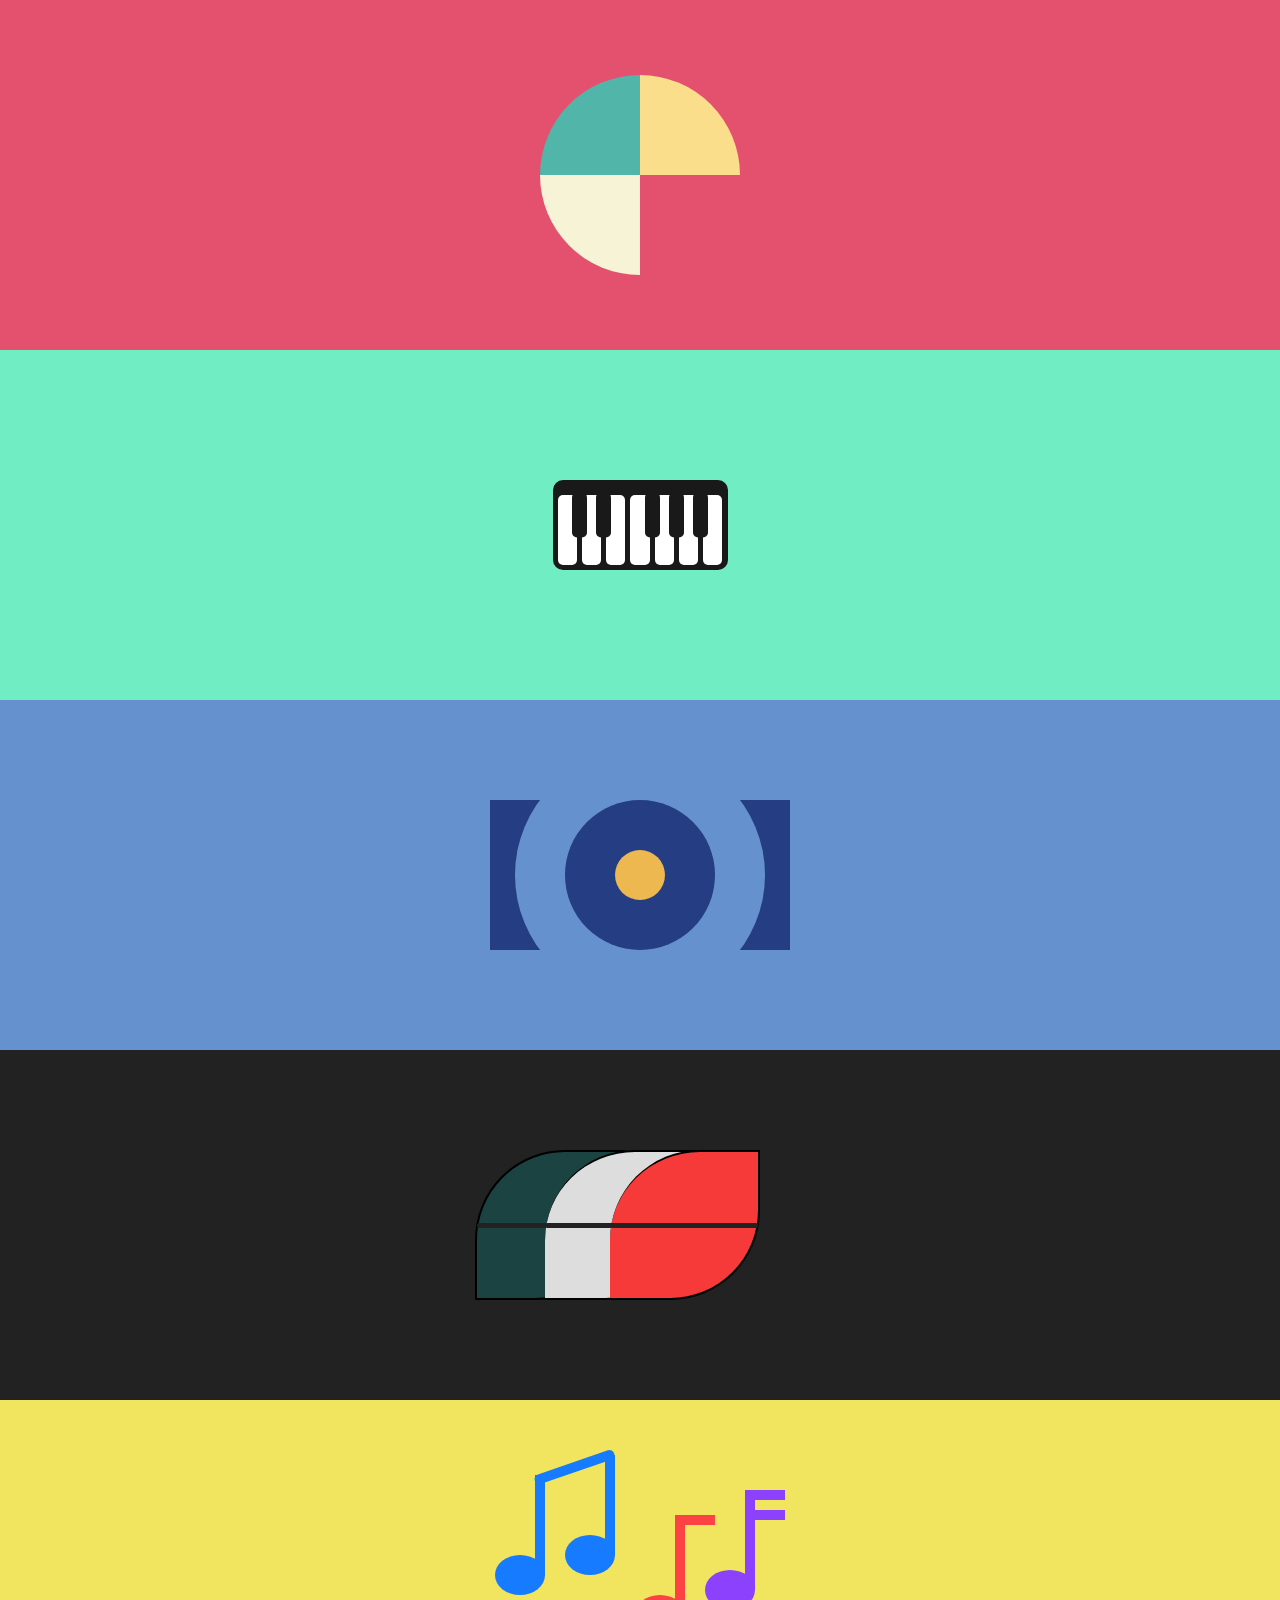
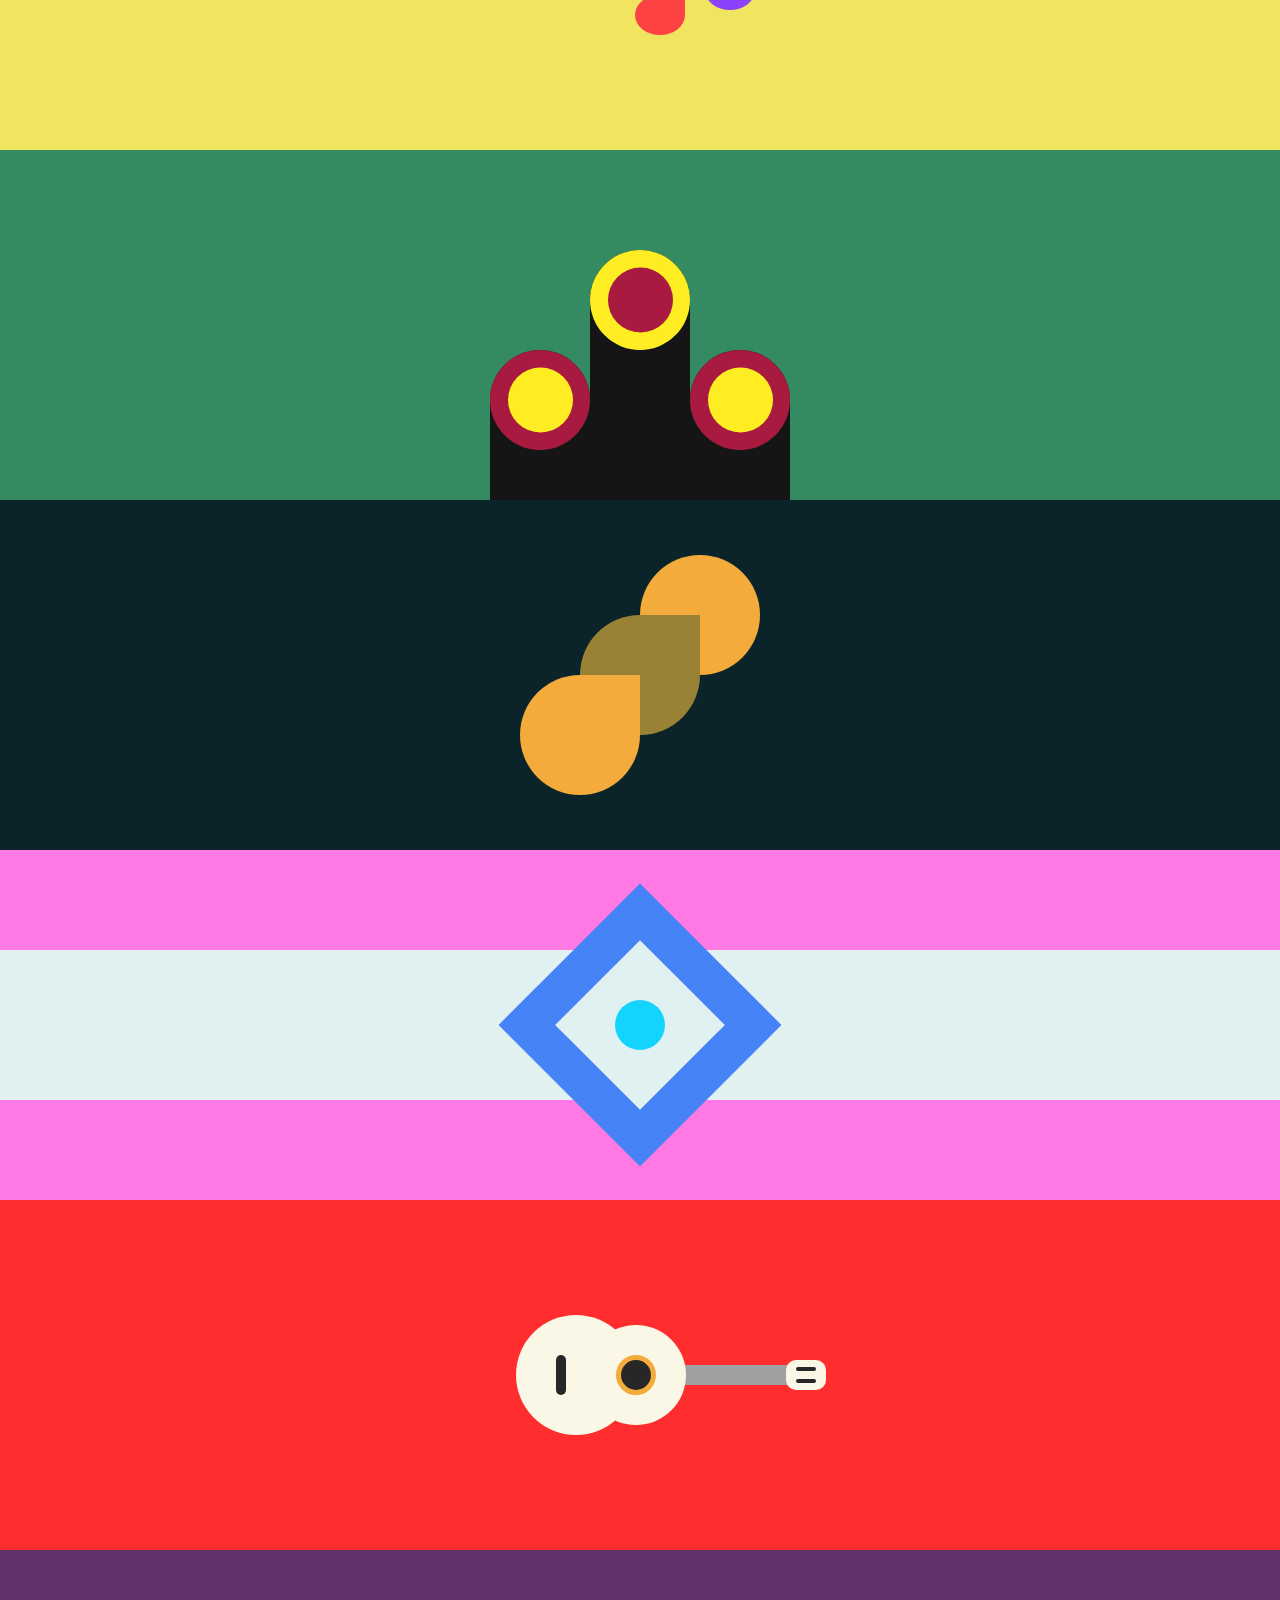
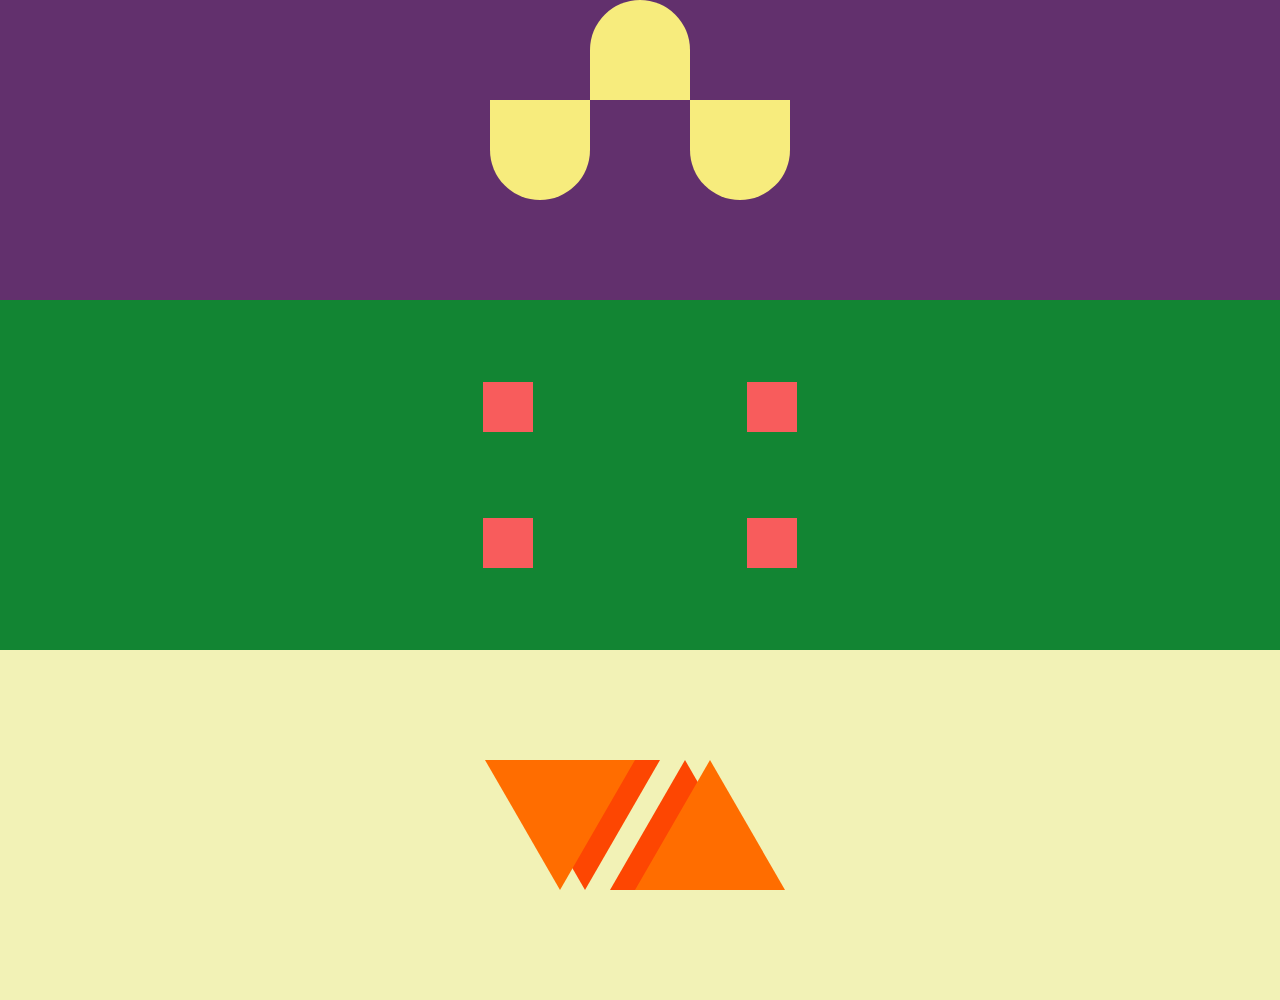
==== index.html @ 710fb30f "add favicon" ====
<!DOCTYPE html>
<html lang="en">
  <head>
    <meta charset="UTF-8" />
    <meta http-equiv="X-UA-Compatible" content="IE=edge" />
    <meta name="viewport" content="width=device-width, initial-scale=1.0" />
    <title>css shapes n drawings</title>
    <link rel="stylesheet" href="style.css" />
    <link rel="shortcut icon" href="./assets/favicon.ico" type="image/x-icon">
  </head>
  <body>
    <section class="pie wrapper">
      <div class="pieContainer">
        <div class="slices" id="tCircle"></div>
        <div class="slices" id="yCircle"></div>
        <div class="slices" id="wCircle"></div>
      </div>
    </section>
    <section class="piano">
      <div class="pianoCont">
        <div class="whiteKeys">
          <div class="w-keyC"></div>
          <div class="w-keyD"></div>
          <div class="w-keyE"></div>
          <div class="w-keyF"></div>
          <div class="w-keyG"></div>
          <div class="w-keyA"></div>
          <div class="w-keyB"></div>
        </div>
        <div class="blackKeys">
          <div class="b-keyC"></div>
          <div class="b-keyD"></div>
          <div class="t-key"></div>
          <div class="b-keyF"></div>
          <div class="b-keyG"></div>
          <div class="b-keyA"></div>
        </div>
      </div>
    </section>
    <section class="push wrapper">
      <div id="pushContainer">
        <div id="pushLight">
          <div id="pushDark">
            <div id="pushYellow"></div>
          </div>
        </div>
      </div>
    </section>
    <section class="leaf">
      <div class="leafContainer">
        <div class="leaves" id="leafOne">
            <div class="leafLine"></div>
        </div>
        <div class="leaves" id="leafTwo">
            <div class="leafLine"></div>
        </div>
        <div class="leaves" id="leafThree">
            <div class="leafLine"></div>
        </div>
      </div>
    </section>
    <section class="music">
      <div class="note musicA">
        <div class="musicUp"></div>
        <div class="musicSide musicLong"></div>
      </div>
      <div class="note musicB">
        <div class="musicUp"></div>
      </div>
      <div class="note musicC">
        <div class="musicUp"></div>
        <div class="musicSide"></div>
      </div>
      <div class="note musicD">
        <div class="musicUp"></div>
        <div class="musicSide"></div>
        <div class="musicSide musicDown"></div>
      </div>
    </section>
    <section class="ghosts">
      <div class="ghostContainer">
        <div id="ghostLow">
          <div id="gCircleO">
            <div id="gCircleI"></div>
          </div>
        </div>
        <div id="ghostHigh">
          <div id="hCircleO">
            <div id="hCircleI"></div>
          </div>
        </div>
        <div id="ghostLow">
          <div id="gCircleO">
            <div id="gCircleI"></div>
          </div>
        </div>
      </div>
    </section>
    <section class="rain wrapper">
      <div class="rainContainer">
        <div class="rainShape ly r rainFirst"></div>
        <div class="rainShape dy p rainMiddle"></div>
        <div class="rainShape ly p rainLast"></div>
      </div>
    </section>
    <section class="diamond">
      <div id="diamondCont">
        <div id="diamondBsq">
          <div id="diamondSsq">
            <div id="diamondCircle"></div>
          </div>
        </div>
      </div>
    </section>
    <section class="guitar">
      <div class="guitarCont"></div>
      <div class="guitarLeft guitarCircle">
        <div class="bridge"></div>
      </div>
      <div class="guitarRight guitarCircle">
        <div class="soundHole"></div>
      </div>
      <div class="neck">
        <div class="head">
          <div id="headLineOne"></div>
          <div id="headLineTwo"></div>
        </div>
      </div>
    </section>
    <section class="upDown wrapper">
      <div id="upDContainer">
        <div class="yel d"></div>
        <div class="yel"></div>
        <div class="yel d"></div>
      </div>
    </section>
    <section class="shapes wrapper">
      <div class="shapeContainer">
        <div id="square"></div>
        <div id="square"></div>
        <div id="square"></div>
        <div id="square"></div>
      </div>
    </section>
    <section class="triangles">
      <div class="triangle uT Tfront">
        <div class="triangle Tback"></div>
      </div>
      <div class="triangleD frontD">
        <div class="triangleD backD"></div>
      </div>
    </section>
  </body>
</html>
---- style.css ----
html {
  line-height: 1.15;
  -ms-text-size-adjust: 100%;
  -webkit-text-size-adjust: 100%;
}
body {
  margin: 0;
}
article,
aside,
footer,
header,
nav,
section {
  display: block;
}
h1 {
  font-size: 2em;
  margin: 0.67em 0;
}
figcaption,
figure,
main {
  display: block;
}
figure {
  margin: 1em 40px;
}
hr {
  box-sizing: content-box;
  height: 0;
  overflow: visible;
}
pre {
  font-family: monospace, monospace;
  font-size: 1em;
}
a {
  background-color: transparent;
  -webkit-text-decoration-skip: objects;
}
abbr[title] {
  border-bottom: none;
  text-decoration: underline;
  text-decoration: underline dotted;
}
b,
strong {
  font-weight: inherit;
}
b,
strong {
  font-weight: bolder;
}
code,
kbd,
samp {
  font-family: monospace, monospace;
  font-size: 1em;
}
dfn {
  font-style: italic;
}
mark {
  background-color: #ff0;
  color: #000;
}
small {
  font-size: 80%;
}
sub,
sup {
  font-size: 75%;
  line-height: 0;
  position: relative;
  vertical-align: baseline;
}
sub {
  bottom: -0.25em;
}
sup {
  top: -0.5em;
}
audio,
video {
  display: inline-block;
}
audio:not([controls]) {
  display: none;
  height: 0;
}
img {
  border-style: none;
}
svg:not(:root) {
  overflow: hidden;
}
button,
input,
optgroup,
select,
textarea {
  font-family: sans-serif;
  font-size: 100%;
  line-height: 1.15;
  margin: 0;
}
button,
input {
  overflow: visible;
}
button,
select {
  text-transform: none;
}
button,
html [type="button"],
[type="reset"],
button::-moz-focus-inner,
[type="button"]::-moz-focus-inner,
[type="reset"]::-moz-focus-inner,
[type="submit"]::-moz-focus-inner {
  border-style: none;
  padding: 0;
}
button:-moz-focusring,
[type="button"]:-moz-focusring,
[type="reset"]:-moz-focusring,
[type="submit"]:-moz-focusring {
  outline: 1px dotted ButtonText;
}
fieldset {
  padding: 0.35em 0.75em 0.625em;
}
legend {
  box-sizing: border-box;
  color: inherit;
  display: table;
  max-width: 100%;
  padding: 0;
  white-space: normal;
}
progress {
  display: inline-block;
  vertical-align: baseline;
}
textarea {
  overflow: auto;
}
[type="checkbox"],
[type="radio"] {
  box-sizing: border-box;
  padding: 0;
}
[type="number"]::-webkit-inner-spin-button,
[type="number"]::-webkit-outer-spin-button {
  height: auto;
}
[type="search"] {
  outline-offset: -2px;
}
[type="search"]::-webkit-search-cancel-button ::-webkit-file-upload-button {
  font: inherit;
}
details,
menu {
  display: block;
}
summary {
  display: list-item;
}
canvas {
  display: inline-block;
}
template {
  display: none;
}
[hidden] {
  display: none;
}

html {
  box-sizing: border-box;
}

*,
*:before,
*:after {
  box-sizing: inherit;
}

.sr-only {
  position: absolute;
  width: 1px;
  height: 1px;
  margin: -1px;
  border: 0;
  padding: 0;
  white-space: nowrap;
  clip-path: inset(100%);
  clip: rect(0 0 0 0);
  overflow: hidden;
}

section {
  height: 350px;
  width: 100%;
}
.shapes {
  background: #128533;
  display: flex;
  align-items: center;
}
.shapeContainer {
  display: flex;
  justify-content: space-between;
  flex-wrap: wrap;
  width: 400px;
  margin: 0 auto;
}
.push {
  background: #6592cf;
  display: flex;
  align-items: center;
}
#square {
  width: 50px;
  height: 50px;
  background: #f85c5c;
  margin: 43px;
}
#pushContainer {
  width: 300px;
  height: 150px;
  background: #243d83;
  display: flex;
  align-items: center;
  justify-content: center;
  margin: auto;
}

#pushLight {
  width: 250px;
  height: 250px;
  border-radius: 150px;
  background: #6592cf;
  display: flex;
  align-items: center;
  justify-content: center;
}

#pushDark {
  background: #243d83;
  width: 150px;
  height: 150px;
  border-radius: 100px;
  display: flex;
  animation: 3s alternate 1s linear infinite scale;
}

#pushYellow {
  width: 50px;
  height: 50px;
  background: #eeb850;
  border-radius: 50px;
  margin: auto;
  align-self: center;
  animation: alternate 2s linear infinite scale;
}
.upDown {
  background: #62306d;
  display: flex;
  justify-content: center;
}
#upDContainer {
  display: flex;
  margin: 50px 0;
}

.yel {
  width: 100px;
  height: 100px;
  background: #f7ec7d;
  border-radius: 50px 50px 0 0;
}

.d {
  transform: rotate(180deg) translateY(-100px);
}
.rain {
  background: #0b2429;
  display: flex;
  align-items: center;
}
.rainContainer {
  display: flex;
  flex-direction: row-reverse;
  margin: 0 auto;
}
.rainShape {
  height: 120px;
  width: 120px;
}
.ly {
  background: #f3ac3c;
}

.dy {
  background: #998235;
}

.p {
  border-radius: 100px 0px 100px 100px;
}
.r {
  border-radius: 150px;
}
.rainFirst {
  transform: translate(-60px, -60px);
  z-index: 0;
}

.rainMiddle {
  z-index: 1;
}

.rainLast {
  transform: translate(60px, 60px);
  z-index: 2;
}
.pie {
  background: #e3516e;
  display: flex;
  justify-content: center;
  align-items: center;
}
.pieContainer {
  display: flex;
  flex-wrap: wrap;
  width: 200px;
  animation: 7s linear infinite spin;
}
.slices {
  width: 100px;
  height: 100px;
}
#tCircle {
  background: #51b5a9;
  border-radius: 100px 0 0 0;
}

#yCircle {
  background: #fade8b;
  border-radius: 0 100px 0 0;
}

#wCircle {
  background: #f7f3d7;
  border-radius: 0 0 0 100px;
}
.leaf {
  background: #222222;
  display: flex;
  align-items: center;
}
.leaves {
  width: 150px;
  height: 150px;
  border-radius: 90px 0;
  display: flex;
  align-items: center;
}
.leafContainer {
  display: flex;
  margin: 0 auto;
}
.leafLine {
    background: #222222;
    width: 100%;
    height: 5px;
    border-radius: 50px;
}
#leafOne {
  background: #1a4341;
  transform: translate(60px);
  animation: 2s alternate linear infinite slideL; 
  border: 2px solid #000;
}
#leafTwo {
  background: #dddddd;
  transform: translate(-20px);
  border-top: 2px solid #000;
  border-bottom: 2px solid #000;
}

#leafThree {
  background: #f63a3a;
  transform: translate(-105px);
  animation: 2s alternate 1s linear infinite slideR;
  border-top: 2px solid #000;
  border-right: 2.5px solid #000;
  border-bottom: 2.5px solid #000;
}
.diamond {
  background: #ff7ae4;
  display: flex;
  align-items: center;
  justify-content: center;
}
#diamondCont {
  background: #e1f0f1;
  width: 100vw;
  height: 150px;
  display: flex;
  justify-content: center;
  align-items: center;
}

#diamondBsq {
  background: #4583f6;
  width: 200px;
  height: 200px;
  display: flex;
  justify-content: center;
  align-items: center;
  transform: rotate(45deg);
  animation: 4s ease-in-out infinite bSq;
}

#diamondSsq {
  background: #e1f0f1;
  width: 120px;
  height: 120px;
  display: flex;
  justify-content: center;
  align-items: center;
  animation: 4s ease-out infinite sSq;
}

#diamondCircle {
  background: #13d4ff;
  width: 50px;
  height: 50px;
  border-radius: 100px;
  animation: 4s linear infinite blueDot;
}
.ghosts {
  background: #348b61;
  display: flex;
  align-items: flex-end;
  justify-content: center;
}

.ghostContainer {
  display: flex;
  justify-content: space-around;
  align-items: baseline;
}

#ghostLow {
  height: 150px;
  width: 100px;
  background: #161515;
  border-radius: 100px 100px 0 0;
  animation: 9.5s ease-in-out infinite ghostLow;
}

#ghostLow:last-of-type {
    animation: 6.5s ease-out 1.5s infinite ghostLow;
}

#ghostHigh {
  height: 250px;
  width: 100px;
  background: #161515;
  border-radius: 100px 100px 0 0;
  animation: 10s ease-in-out infinite ghostHigh;
}

#gCircleO {
  background: #a81a40;
  width: 100px;
  height: 100px;
  border-radius: 100px;
  animation: 4.5s ease-in-out 1s alternate infinite ghostScaleL;
}

#gCircleO:last-of-type {
    animation: 3.5s ease-in-out alternate infinite ghostScaleL;
}

#gCircleI {
  background: #ffed24;
  width: 65px;
  height: 65px;
  border-radius: 75px;
  margin: 0 auto;
  transform: translateY(17.5px);
}

#hCircleO {
  background: #ffed24;
  width: 100px;
  height: 100px;
  border-radius: 100px;
  animation: 3.5s ease-in-out alternate infinite ghostScaleH;
}

#hCircleI {
  background: #a81a40;
  width: 65px;
  height: 65px;
  border-radius: 75px;
  margin: 0 auto;
  transform: translateY(17.5px);
}

.music {
  background: #f1e55f;
  display: flex;
  gap: 20px;
  justify-content: center;
  align-items: center;
}
.note {
  width: 50px;
  height: 40px;
  background: #167bff;
  border-radius: 50%;
  position: relative;
}

.note:last-of-type {
  background: #8c42fc;
}

.musicA {
  margin-left: -30px;
  animation: 2s alternate infinite upDown;
}

.musicB {
  top: -20px;
  animation: 2s alternate infinite upDown;
}

.musicC {
  background: #fc4242;
  top: 40px;
  animation: 2s ease-in-out alternate 3s infinite upDown;
}

.musicD {
  top: 15px;
  animation: 2s ease-in alternate 1.5s infinite upDown;
}

.musicUp {
  position: absolute;
  width: 10px;
  height: 100px;
  background: inherit;
  bottom: 50%;
  right: 0;
}

.musicSide {
  background: inherit;
  position: absolute;
  top: -80px;
  right: -60%;
  height: 10px;
  width: 40px;
}

.musicLong {
  width: 83.5px;
  right: -143%;
  top: -93px;
  transform: rotate(161deg);
  border-radius: 20px;
}

.musicDown {
  top: -60px;
}

.guitar {
  background: #ff2d2d;
  display: flex;
  align-items: center;
  justify-content: center;
}

.guitarCont {
  display: flex;
  align-items: center;
}

.guitarCircle {
  background: #fbf7e7;
  aspect-ratio: 1;
  border-radius: 50%;
}

.guitarLeft {
  width: 120px;
  margin-left: 37px;
  position: relative;
}

.guitarLeft > * {
  width: 10px;
  border-radius: 100vw;
  height: 33%;
  background: #272727;
  position: absolute;
  top: 40px;
  left: 40px;
}

.guitarRight {
  width: 100px;
  margin-left: -50px;
  z-index: 1;
  display: grid;
  place-items: center;
}

.guitarRight > * {
  background: #272727;
  width: 40px;
  border-radius: 50%;
  aspect-ratio: 1;
  border: 5px solid #f3ac3c;
}

.neck {
  background: #a0a0a0;
  height: 20px;
  width: 120px;
  margin-left: -5px;
  position: relative;
}

.head {
  height: 30px;
  width: 40px;
  background: #fbf7e7;
  position: absolute;
  right: -25px;
  top: -5px;
  border-radius: 10px;
  display: flex;
  flex-direction: column;
  justify-content: space-evenly;
  align-items: center;
}

.head > * {
  background: #272727;
  width: 50%;
  height: 4px;
  border-radius: 50vw;
}

.piano {
  background: #71edc4;
  display: flex;
  align-items: center;
  justify-content: center;
}

.pianoCont {
  width: 175px;
  height: 90px;
  background: #191919;
  border-radius: 10px;
  padding: 5px;
  position: relative;
}

.whiteKeys {
  display: flex;
  height: 100%;
  gap: 5px;
}

.whiteKeys > * {
  background: #ffffff;
  border-radius: 5px;
  height: 70px;
  width: 100px;
  flex: 1;
  margin-top: auto;
}

.w-keyC {
    animation: 2.5s linear  infinite playing  
}

.w-keyD {
    animation: 2.5s linear 0.2s infinite playing
}

.w-keyE {
    animation: 2.5s linear 0.4s infinite playing
}

.w-keyF {
    animation: 2.5s linear 0.5s infinite playing
}

.w-keyG {
    animation: 2.5s linear 0.7s infinite playing
}

.w-keyA {
    animation: 2.5s linear 0.9s infinite playing
}

.w-keyB {
    animation: 2.5s linear 1.1s infinite playing
}

.b-keyC {
    animation: 2.5s linear 0.1s infinite playingB
}

.b-keyD {
    animation: 2.5s linear 0.3s infinite playingB
}

.b-keyF {
    animation: 2.5s linear 0.6s infinite playingB
}

.b-keyG {
    animation: 2.5s linear 0.8s infinite playingB
}

.b-keyA {
    animation: 2.5s linear 1s infinite playingB
}


.blackKeys {
  display: flex;
  position: absolute;
  inset: 0 10px;
  height: 100%;
  justify-content: space-evenly;
}

.blackKeys > * {
  background: #191919;
  width: 15px;
  height: 45px;
  transform: translateY(12.5px);
  border-radius: 5px;
}

.t-key {
  background: transparent;
}

/* this code be ugly lol */
.triangles {
  display: flex;
  align-items: center;
  justify-content: center;
  background: #f2f2b6;
}

.triangle {
  width: 0px;
  height: 0px;
  border-left: 75px solid transparent;
  border-right: 75px solid transparent;
  border-bottom: 130px solid #fd4602;
}
.uT {
  transform: rotate(180deg);
}
.Tfront {
  position: relative;
  left: 20px;
}
.Tback {
  position: absolute;
  left: -50px;
  border-bottom: 130px solid #ff6d00;
}
.triangleD {
  width: 0px;
  height: 0px;
  border-left: 75px solid transparent;
  border-right: 75px solid transparent;
  border-bottom: 130px solid #fd4602;
}
.frontD {
  z-index: 1;
  position: relative;
  right: 30px;
}
.backD {
  position: absolute;
  right: -100px;
  border-bottom: 130px solid #ff6d00;
}

/* animations */

@keyframes spin {
  from {
    transform: rotate(0deg);
  }
  to {
    transform: rotate(360deg);
  }
}

@keyframes scale {
  from {
    transform: scale(1);
  }
  to {
    transform: scale(1.5);
  }
}

@keyframes slideL {
    from {
        transform: translateX(60px)
    }
    to {
        transform: translateX(50px)
    }
}

@keyframes slideR {
    from {
        transform: translateX(-105px);
    }
    to {
        transform: translateX(-115px);
    }
}

@keyframes upDown {
    0% {
        transform: translateY(0px)
    }
    20% {
        transform: translateY(-8px)
    }
    60% {
        transform: translateY(8px)
    }
    90% {
        transform: translateY(-2.5px)
    }
}

@keyframes playing {
    0% {
        background: #ffffff;
        transform: translateY(0px);
    }
    4% {
        background: #ffed24;
        transform: translateY(2px);
    }
    6% {
        background: #ffffff;
        transform: translateY(0px);
    }
}

@keyframes playingB {
    0% {
        background: #191919;
        transform: translateY(12.5px);
    }
    4% {
        background: #fd4602;
        transform: translateY(14.5px);
    }
    6% {
        background: #191919;
        transform: translateY(12.5px);
    }
}

@keyframes ghostLow {
    0% {
        height: 150px;
    }
    35% {
        height: 185px;
    }
    65% {
        height: 145px;
    }
    80% {
        height: 160px;
    }
}

@keyframes ghostHigh {
    0% {
        height: 250px;
    }
    35% {
        height: 265px;
    }
    60% {
        height: 240px;
    }
    85% {
        height: 260px;
    }
}

@keyframes ghostScaleL {
    from {
        transform: scale(1);
        background: #a81a40;
    }
    to {
        transform: scale(1.10);
        background: #71011f;
    }
}

@keyframes ghostScaleH {
    from {
        transform: scale(1);
        background: #ffed24;
    }
    to {
        transform: scale(1.15);
        background: #ed9f0e;
    }
}

@keyframes blueDot {
    0% {
        transform: scale(1);
    }
    75% {
        transform: scale(1.75);
    }
    80% {
        transform: scale(0)
    }
}

@keyframes bSq {
    0% {
        transform: translateY(0px) rotate(45deg);
    }
    20% {
        transform: translateY(-8px) rotate(45deg);
    }
    60% {
        transform: translateY(8px) rotate(55deg);
    }
    85% {
        transform: translateY(0px) rotate(0deg);
    }
}

@keyframes sSq {
    0% {
        background: #e1f0f1;
        transform: scale(1);
        border: 0px solid #e1f0f1;
        border-radius: 0px;
    }
    90% {
        background: #101010;
        transform: scale(1.1);
        border: 5px solid #e1f0f1;
        border-radius: 10px
    }
    100% {
        background: #e1f0f1;
        transform: scale(1);
        border: 0px solid #e1f0f1;
        border-radius: 0px;
    }
}
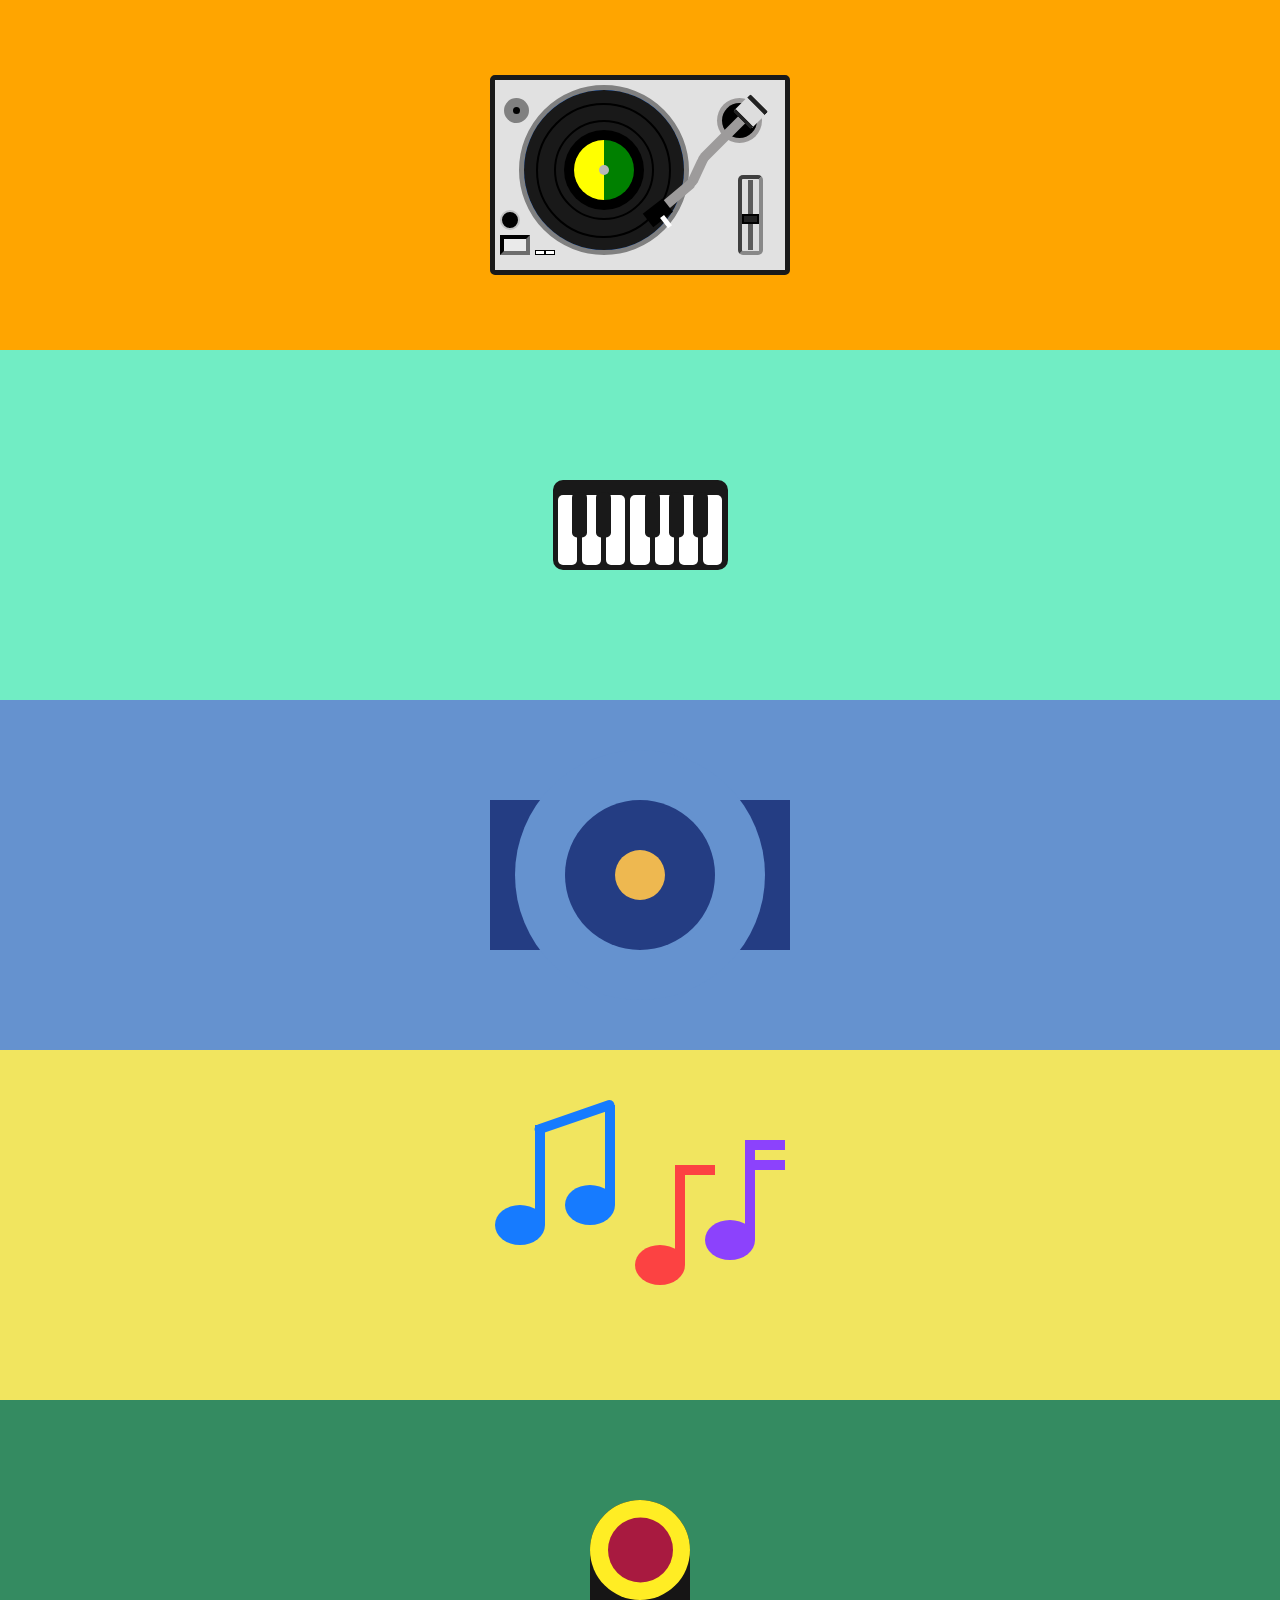
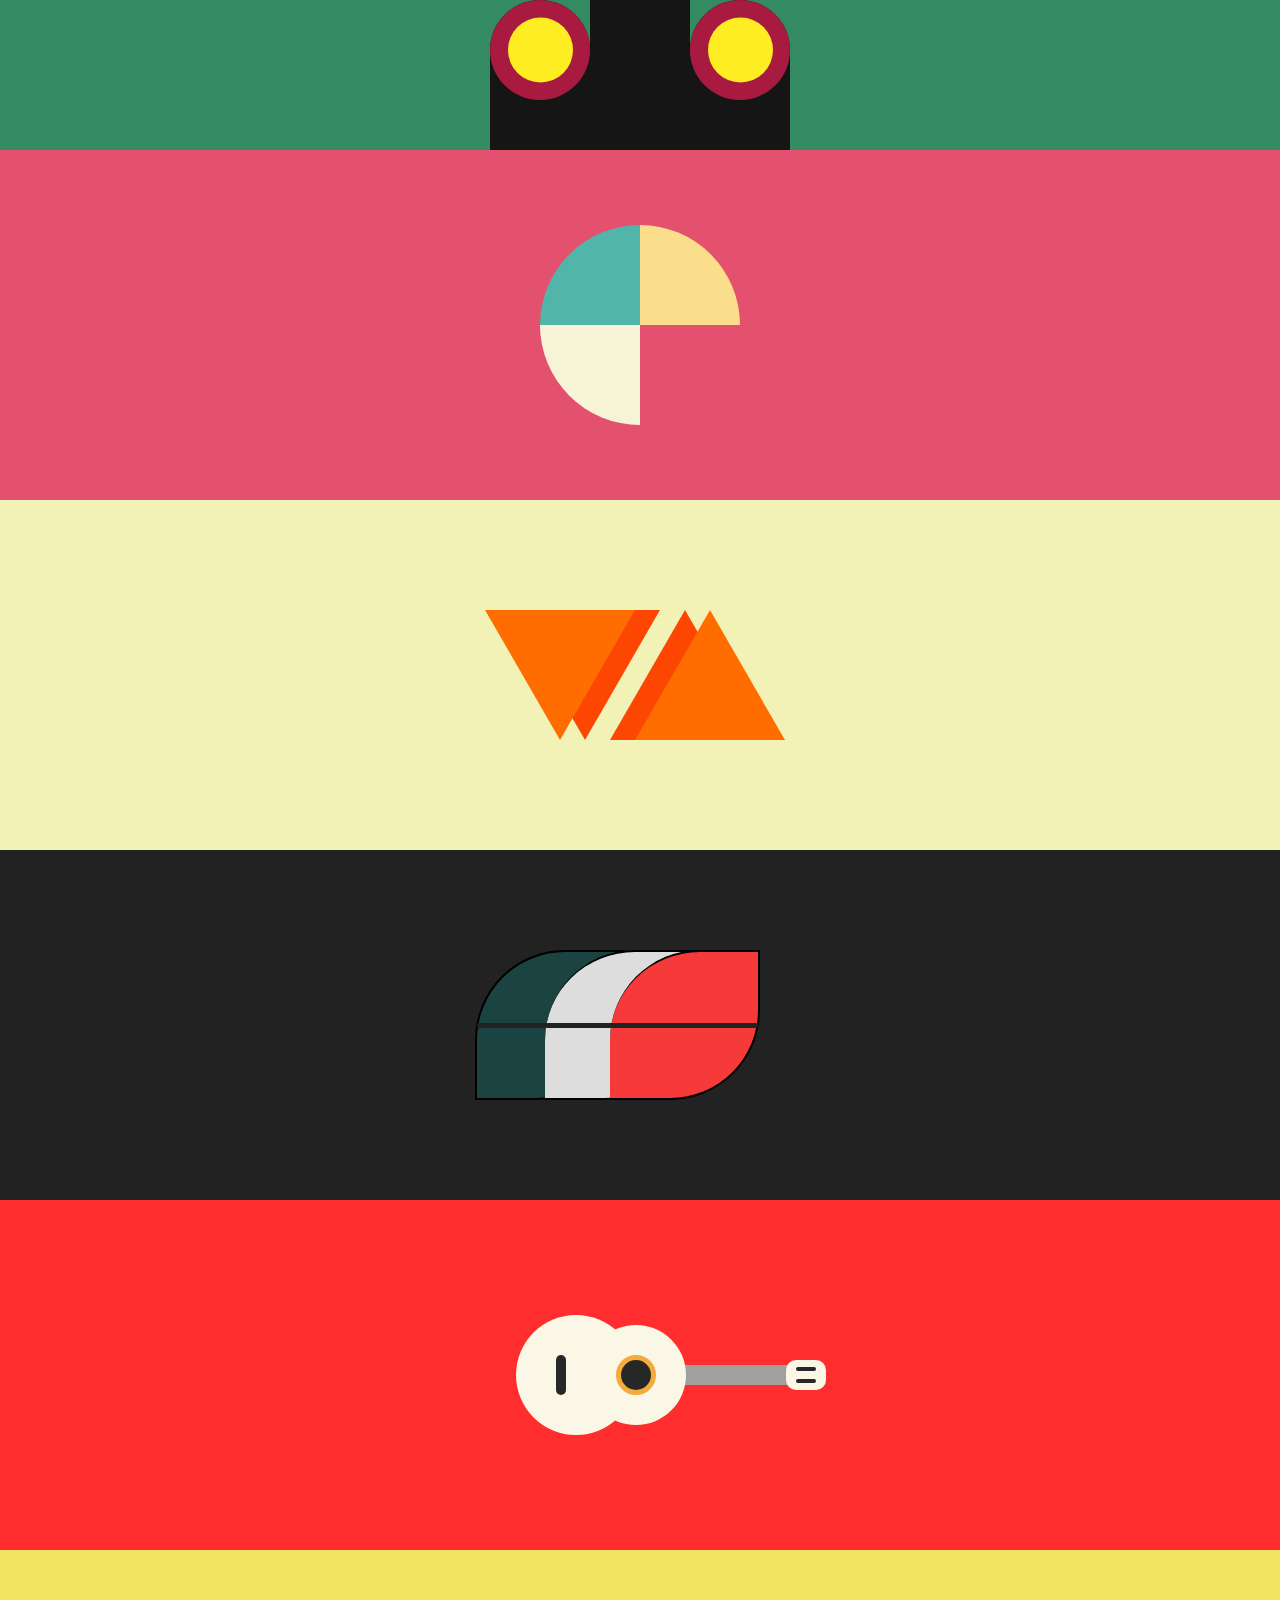
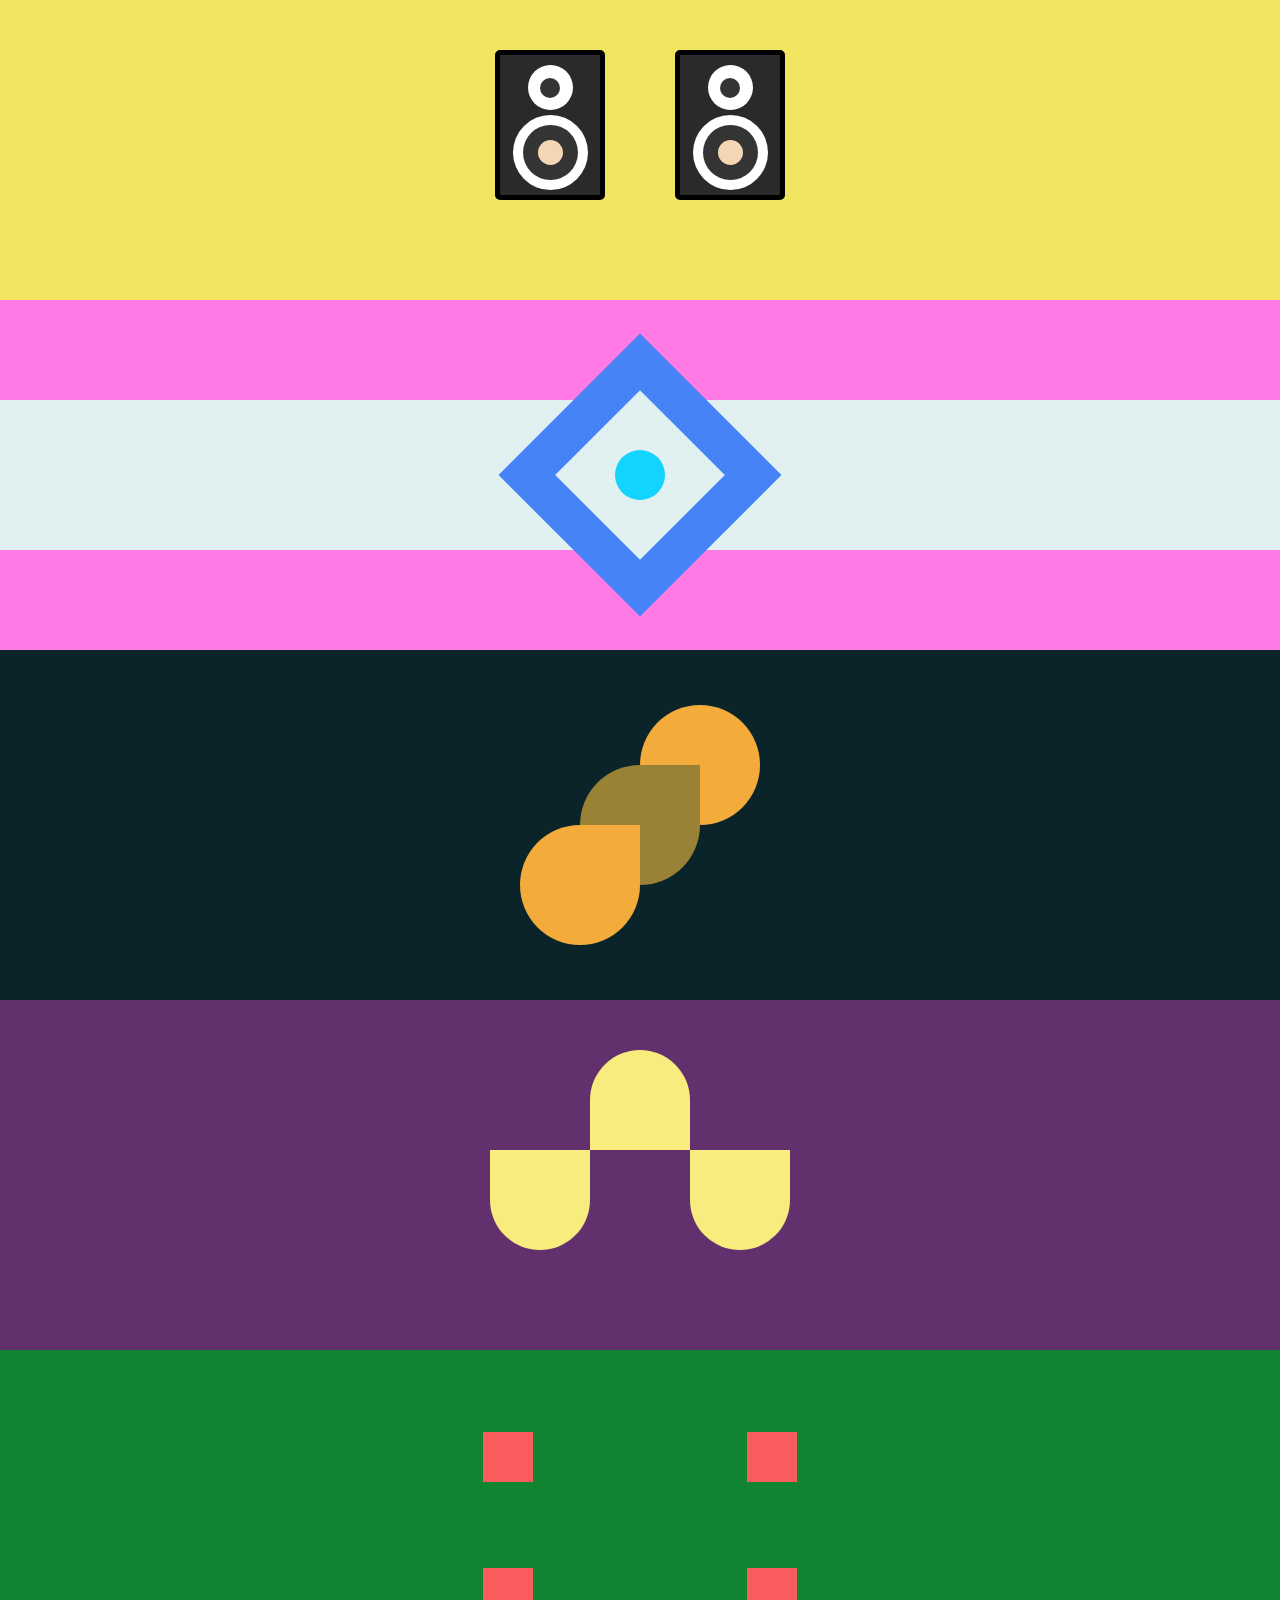
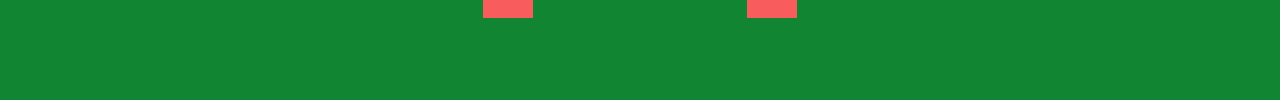
==== commit 7cacbb2b: "turntable and speakers -- rearranged order" ====
--- a/index.html
+++ b/index.html
@@ -9,13 +9,53 @@
     <link rel="shortcut icon" href="./assets/favicon.ico" type="image/x-icon">
   </head>
   <body>
-    <section class="pie wrapper">
-      <div class="pieContainer">
-        <div class="slices" id="tCircle"></div>
-        <div class="slices" id="yCircle"></div>
-        <div class="slices" id="wCircle"></div>
-      </div>
-    </section>
+  <section class="turntable">
+    <div class="plinth">
+      <div class="start"></div>
+      <div class="strobe"></div>
+      <div class="adapter">
+        <div class="innerAdapter"></div>
+      </div>
+      <div class="speedButton">
+        <div class="thirtyThree"></div>
+        <div class="fortyFour"></div>
+      </div>
+      <div class="platterContainer">
+        <div class="platter">
+          <div class="record">
+            <div class="grooveLine">
+              <div class="grooveInner">
+                <div class="innerGroove"></div>
+              </div>
+            </div>
+            <div class="label">
+              <div class="labelL"></div>
+              <div class="labelR"></div>
+            </div>
+          </div>
+          <div class="spindle"></div>
+        </div>
+      </div>
+      <div class="rightSide">
+          <div class="armBase">
+            <div class="innerBase"></div>
+          </div>
+        <div class="arm">
+          <div class="counterWeight"></div>
+          <div class="armBend"></div>
+          <div class="armBendTwo"></div>
+          <div class="cartridge">
+            <div class="lift"></div>
+          </div>
+        </div>
+        <div class="controls">
+          <div class="speed">
+            <div class="lever"></div>
+          </div>
+        </div>
+      </div>
+    </div>
+  </section>
     <section class="piano">
       <div class="pianoCont">
         <div class="whiteKeys">
@@ -46,19 +86,6 @@
         </div>
       </div>
     </section>
-    <section class="leaf">
-      <div class="leafContainer">
-        <div class="leaves" id="leafOne">
-            <div class="leafLine"></div>
-        </div>
-        <div class="leaves" id="leafTwo">
-            <div class="leafLine"></div>
-        </div>
-        <div class="leaves" id="leafThree">
-            <div class="leafLine"></div>
-        </div>
-      </div>
-    </section>
     <section class="music">
       <div class="note musicA">
         <div class="musicUp"></div>
@@ -96,6 +123,82 @@
         </div>
       </div>
     </section>
+        <section class="pie wrapper">
+      <div class="pieContainer">
+        <div class="slices" id="tCircle"></div>
+        <div class="slices" id="yCircle"></div>
+        <div class="slices" id="wCircle"></div>
+      </div>
+    </section>
+    <section class="triangles">
+      <div class="triangle uT Tfront">
+        <div class="triangle Tback"></div>
+      </div>
+      <div class="triangleD frontD">
+        <div class="triangleD backD"></div>
+      </div>
+    </section>
+        <section class="leaf">
+      <div class="leafContainer">
+        <div class="leaves" id="leafOne">
+            <div class="leafLine"></div>
+        </div>
+        <div class="leaves" id="leafTwo">
+            <div class="leafLine"></div>
+        </div>
+        <div class="leaves" id="leafThree">
+            <div class="leafLine"></div>
+        </div>
+      </div>
+    </section>
+    <section class="guitar">
+      <div class="guitarCont"></div>
+      <div class="guitarLeft guitarCircle">
+        <div class="bridge"></div>
+      </div>
+      <div class="guitarRight guitarCircle">
+        <div class="soundHole"></div>
+      </div>
+      <div class="neck">
+        <div class="head">
+          <div id="headLineOne"></div>
+          <div id="headLineTwo"></div>
+        </div>
+      </div>
+    </section>
+  <section class="speakers">
+    <div class="speakerContainer">
+      <div class="speaker">
+        <div class="topCone">
+          <div class="topConeInner"></div>
+        </div>
+        <div class="bottomCone">
+          <div class="bottomConeInner">
+            <div class="innerInner"></div>
+          </div>
+        </div>
+      </div>
+      <div class="speaker">
+        <div class="topCone">
+          <div class="topConeInner"></div>
+        </div>
+        <div class="bottomCone">
+          <div class="bottomConeInner">
+            <div class="innerInner"></div>
+          </div>
+        </div>
+      </div>
+    </div>
+  </section>
+    <section class="diamond">
+      <div id="diamondCont">
+        <div id="diamondBsq">
+          <div id="diamondSsq">
+            <div id="diamondCircle"></div>
+          </div>
+        </div>
+      </div>
+    </section>
     <section class="rain wrapper">
       <div class="rainContainer">
         <div class="rainShape ly r rainFirst"></div>
@@ -103,30 +206,6 @@
         <div class="rainShape ly p rainLast"></div>
       </div>
     </section>
-    <section class="diamond">
-      <div id="diamondCont">
-        <div id="diamondBsq">
-          <div id="diamondSsq">
-            <div id="diamondCircle"></div>
-          </div>
-        </div>
-      </div>
-    </section>
-    <section class="guitar">
-      <div class="guitarCont"></div>
-      <div class="guitarLeft guitarCircle">
-        <div class="bridge"></div>
-      </div>
-      <div class="guitarRight guitarCircle">
-        <div class="soundHole"></div>
-      </div>
-      <div class="neck">
-        <div class="head">
-          <div id="headLineOne"></div>
-          <div id="headLineTwo"></div>
-        </div>
-      </div>
-    </section>
     <section class="upDown wrapper">
       <div id="upDContainer">
         <div class="yel d"></div>
@@ -142,13 +221,5 @@
         <div id="square"></div>
       </div>
     </section>
-    <section class="triangles">
-      <div class="triangle uT Tfront">
-        <div class="triangle Tback"></div>
-      </div>
-      <div class="triangleD frontD">
-        <div class="triangleD backD"></div>
-      </div>
-    </section>
   </body>
 </html>
--- a/style.css
+++ b/style.css
@@ -808,7 +808,341 @@
   right: -100px;
   border-bottom: 130px solid #ff6d00;
 }
-
+  .speakers {
+    display: flex; 
+    justify-content: center;
+    align-items: center;
+    background: #f1e55f;
+  }
+  .speakerContainer {
+    display: flex;
+    flex-direction: space-between;
+  }
+  .speaker {
+    background: #2b2a2a;
+    height: 150px;
+    width: 110px;
+    border: 5px solid #000;
+    border-radius: 5px;
+    margin: 0 35px;
+    display: flex;
+    flex-direction: column;
+    justify-content: center;
+    align-items: center;
+  }
+  .bottomCone {
+    width: 75px;
+    height: 75px; 
+    background: #fff;
+    border-radius: 100px;
+    display: flex;
+    align-items: center;
+    justify-content: center;
+    position: relative;
+  }
+  .bottomConeInner {
+    width: 55px;
+    height: 55px;
+    border-radius: 50px;
+    background: rgb(52, 52, 52);
+    display: flex;
+    justify-content: center;
+    align-items: center;
+    animation: 2.25s linear infinite thump;
+  }
+  .innerInner {
+    width: 25px;
+    height: 25px;
+    border-radius: 50px;
+    background: #F5D6B4;
+  }
+  .topCone {
+    width: 45px;
+    height: 45px;
+    margin: 5px 0;
+    border-radius: 50px;
+    background: rgb(255, 255, 255);
+    display: flex;
+    justify-content: center;
+    align-items: center;
+  }
+  .topConeInner {
+    width: 20px;
+    height: 20px;
+    border-radius: 50px;
+    background: rgb(52, 52, 52)
+  }
+  .turntable {
+    display: flex;
+    justify-content: center;
+    align-items: center;
+    background: #FFA500;
+  }
+.plinth {
+  background: #E1E1E1;
+  width: 300px;
+  height: 200px;
+  border-radius: 5px;
+  border: 5px solid #1a1a1a;
+  display: flex;
+  align-items: center;
+  position: relative;
+}
+.adapter {
+  width: 25px;
+  height: 25px;
+  background: grey;
+  border-radius: 25px;
+  position: absolute;
+  top: 17.5px;
+  left: 8.5px;
+  display: flex;
+  justify-content: center;
+  align-items: center;
+}
+.innerAdapter {
+  width: 7px;
+  height: 7px;
+  background: black;
+  border-radius: 10px;
+}
+.strobe {
+  height: 20px;
+  width: 20px;
+  background: black;
+  border: 2px solid #c1c1c1;
+  border-radius: 20px;
+  position: absolute; 
+  bottom: 40px;
+  left: 5px;
+}
+.start {
+  width: 30px;
+  height: 20px;
+  background: #EAEAEA;
+  border: 4px inset #191919;
+  position: absolute;
+  bottom: 15px;
+  left: 5px;
+}
+.speedButton {
+  height: 5px;
+  width: 20px;
+  background: black;
+  position: absolute;
+  bottom: 15px;
+  left: 40px;
+  display: flex;
+}
+.thirtyThree {
+  width: 10px;
+  height: 5px;
+  background: #fff;
+  border: 1px solid #000;
+}
+.fortyFour {
+  width: 10px;
+  height: 5px;
+  background: #fff;
+  border: 1px solid #000;
+}
+.platterContainer {
+  width: 225px;
+  height: 180px;
+  background: #E1E1E1;
+}
+.platter {
+  width: 170px;
+  height: 170px;
+  border-radius: 180px;
+  border: 5px solid grey;
+  background: #3383FF;
+  margin: 0 auto;
+  position: relative;
+  display: flex;
+  justify-content: center;
+  align-items: center;
+}
+.record {
+  width: 160px;
+  height: 160px;
+  border-radius: 160px;
+  background: #191919;
+  display: flex;
+  align-items: center;
+  justify-content: center;
+  transform: rotate(0deg);
+  animation: 2s linear infinite nowPlaying;
+}
+.grooveLine {
+  height: 135px;
+  width: 135px;
+  border-radius: 135px;
+  background: #191919;
+  border: 2px double #000;
+  display: flex;
+  align-items: center;
+  justify-content: center;
+}
+.grooveInner {
+  height: 100px;
+  width: 100px;
+  background: #191919;
+  border: 2px double #000;
+  border-radius: 100px;
+  display: flex;
+  justify-content: center;
+  align-items: center;
+}
+.innerGroove {
+  height: 80px;
+  width: 80px;
+  background: black;
+  border-radius: 50px;
+}
+.label {
+  width: 60px;
+  height: 60px;
+  border-radius: 50px;
+  background: #000;
+  display: flex;
+  position: absolute;
+}
+.labelL {
+  width: 30px;
+  height: 60px;
+  border-radius: 60px 0 0 60px;
+  background: yellow;
+}
+.labelR {
+  width: 30px;
+  height: 60px; 
+  border-radius: 0 60px 60px 0;
+  background: green;
+}
+.spindle {
+  width: 10px;
+  height: 10px;
+  border-radius: 10px;
+  background: rgb(183, 183, 183);
+  position: absolute;
+}
+.rightSide {
+  width: 75px;
+  height: 180px;
+  background: #E1E1E1;
+  display: flex;
+  flex-direction: column;
+  position: relative;
+  z-index: 1;
+}
+.arm {
+  height: 75px;
+  width: 10px;
+  position: relative;
+  background: #9d9b9b;
+  margin: 0 auto;
+  border-radius: 0 0 0 50px;
+  transform-origin: top right 100%;
+  transform: translateX(-25px) translateY(15px) rotate(45deg);
+}
+.armBase {
+  height: 45px;
+  width: 45px;
+  border-radius: 100%;
+  background: #9d9b9b;
+  z-index: -1;
+  position: absolute;
+  top: 12.5px;
+  left: 4.5px;
+  display: flex;
+  justify-content: center;
+  align-items: center;
+}
+.innerBase {
+  height: 35px;
+  width: 35px;
+  border-radius: 35px;
+  background: black;
+}
+.counterWeight {
+  height: 25px;
+  width: 25px;
+  border-radius: 2px;
+  background: #DDDDDD;
+  border-top: 5px solid #222222;
+  border-bottom: 4px solid #222222;
+  position: absolute;
+  left: -7px;
+  top: -12.5px;
+  
+}
+.armBend {
+  height: 40px;
+  width: 10px;
+  border-radius: 50px 0 50px 0;
+  transform: rotate(-20deg);
+  background: #9d9b9b;
+  position: absolute;
+  bottom: -25px;
+  right: -5px;
+}
+.armBendTwo {
+  height: 40px;
+  width: 10px;
+  border-radius: 50px 50px 0 0;
+  transform: rotate(5deg);
+  background: #9d9b9b;
+  position: absolute;
+  bottom: -55px;
+  right: -8px;
+}
+.cartridge {
+  width: 16.5px;
+  height: 25px;
+  background: #000;
+  position: absolute;
+  bottom: -75px;
+  right: -9px;
+  transform: rotate(7deg);
+}
+.lift {
+  height: 5px;
+  width: 12.5px;
+  background: #fff;
+  position: absolute;
+  right: -10px;
+  top: 9px;
+}
+.controls {
+  height: 80px;
+  width: 25px;
+  background: #DDDDDD;
+  border: 4px inset rgba(123, 123, 123, 0.867);
+  border-radius: 5px;
+  bottom: 10px;
+  left: 25px;
+  margin: 0 auto;
+  position: absolute;
+  display: flex;
+  align-items: center;
+}
+.speed {
+  height: 70px;
+  width: 5px;
+  background: rgb(91, 91, 91);
+  margin: 0 auto;
+  
+}
+.lever {
+  height: 10px;
+  width: 17.5px;
+  background: #212121;
+  border: 2px solid #000;
+  position: absolute;
+  left: 0px;
+  top: 35px;
+}
 /* animations */
 
 @keyframes spin {
@@ -991,3 +1325,36 @@
         border-radius: 0px;
     }
 }
+
+@keyframes thump {
+    0% {
+        transform: scale(1)
+    }
+    20% {
+        transform: scale(1)
+    }
+    22% {
+        transform: scale(1.1)
+    }
+    24% {
+        transform: scale(1)
+    }
+    30% {
+        transform: scale(1)
+    }
+    32% {
+        transform: scale(1.1)
+    }
+    34% {
+        transform: scale(1)
+    }
+}
+
+@keyframes nowPlaying {
+  0% { 
+    transform: rotate(0deg)
+  }
+  100% {
+    transform: rotate(359deg)
+  }
+}
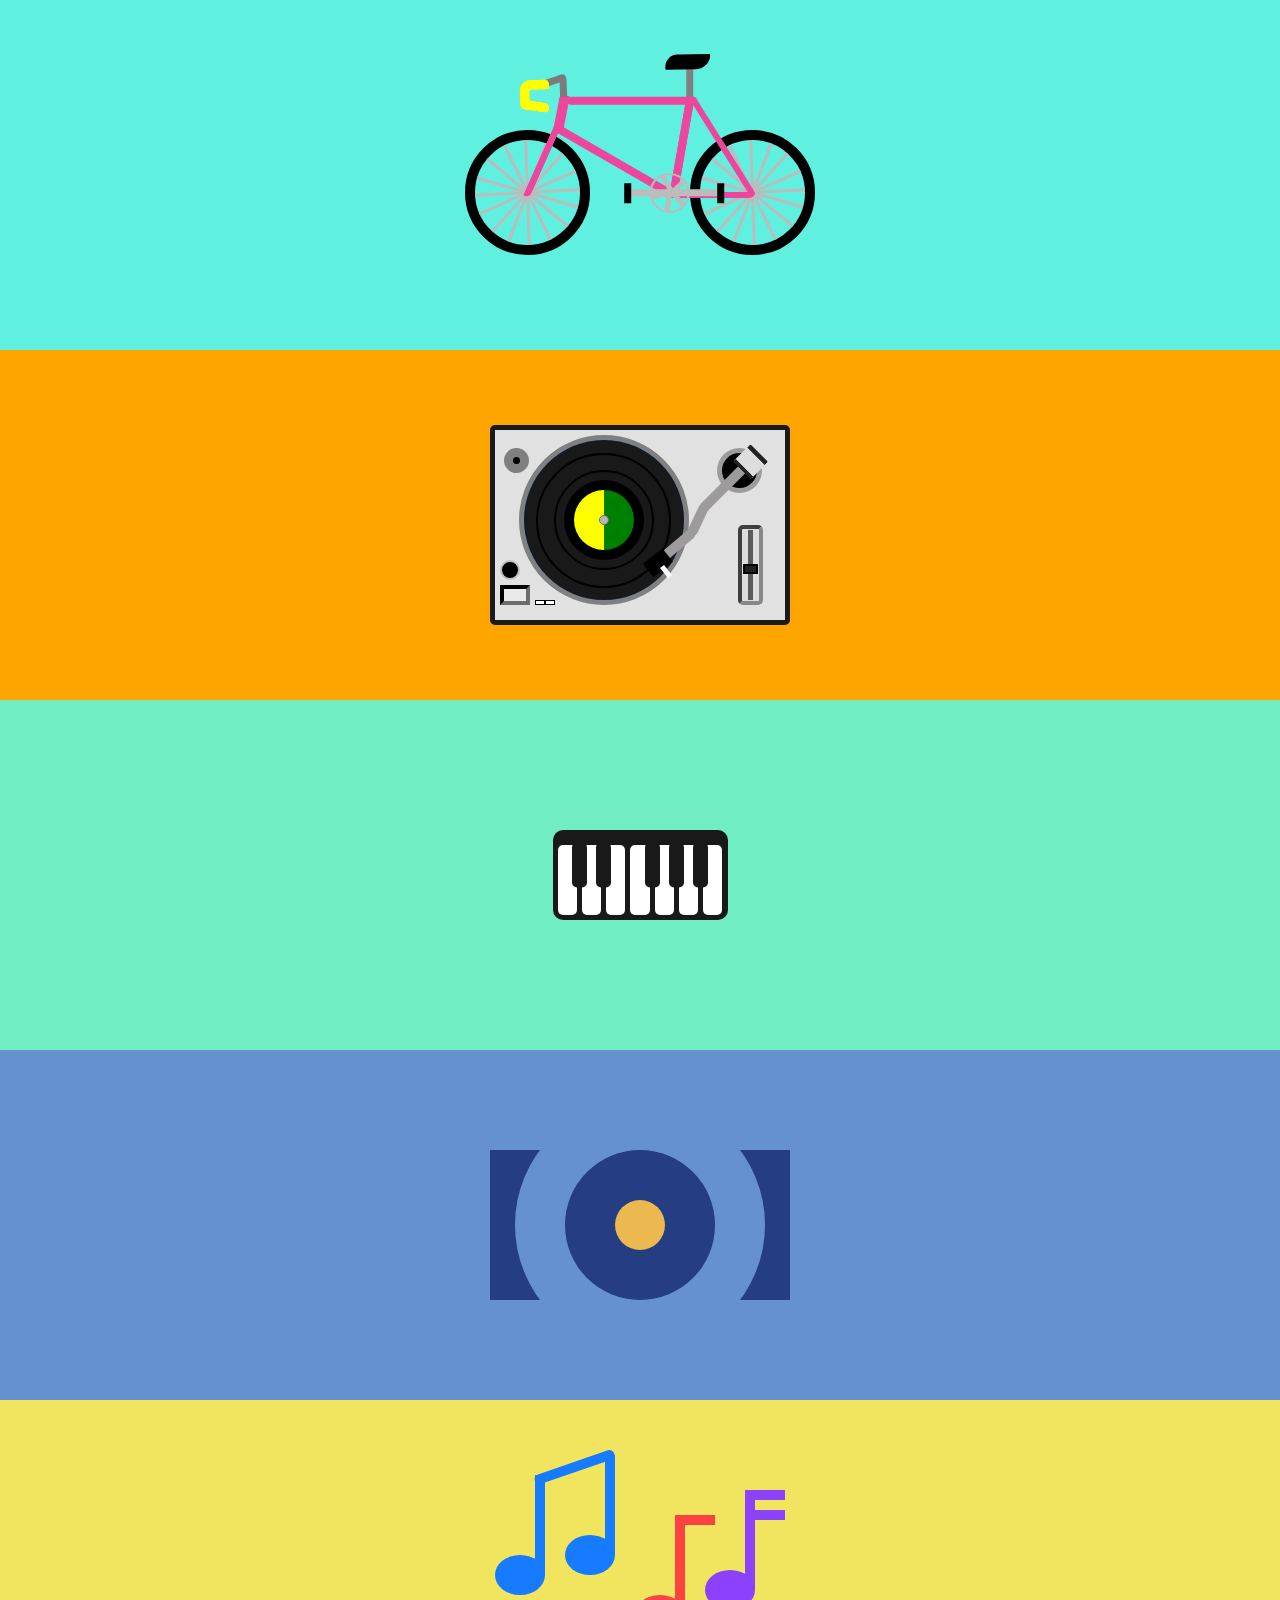
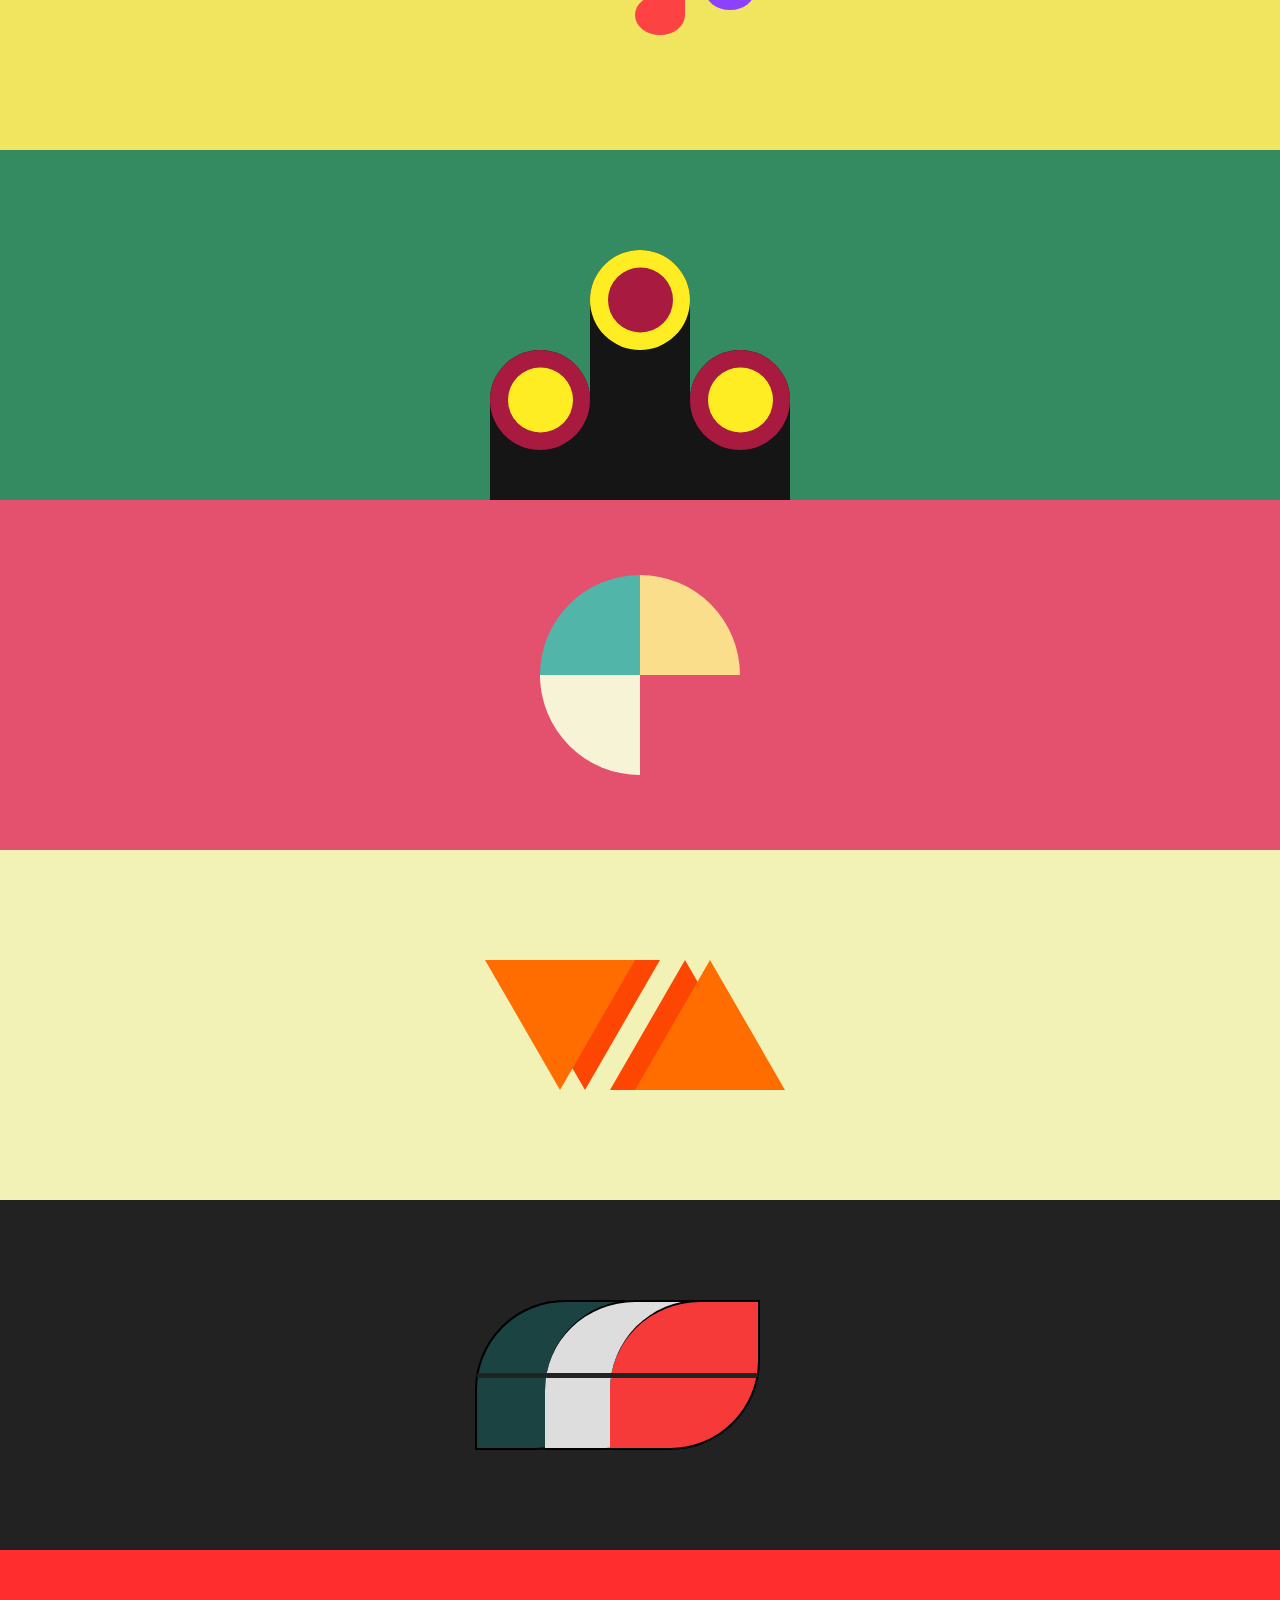
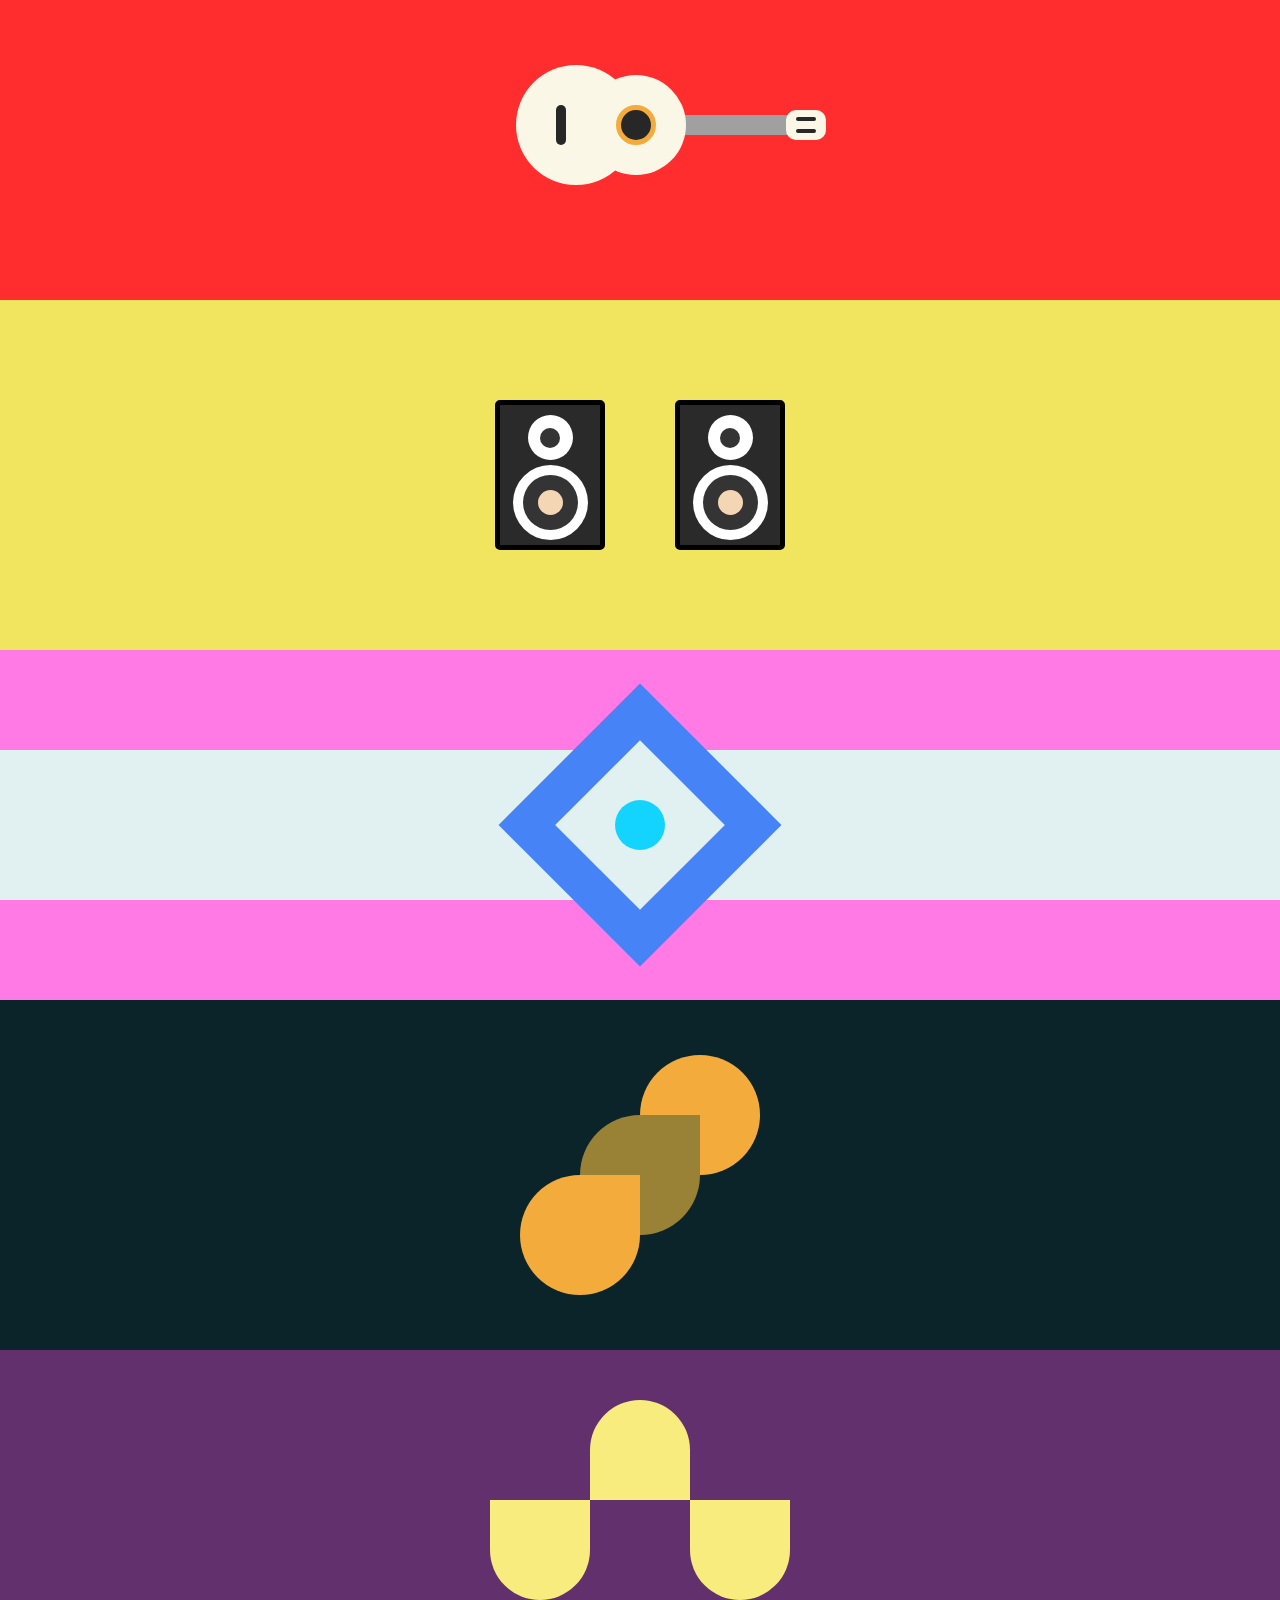
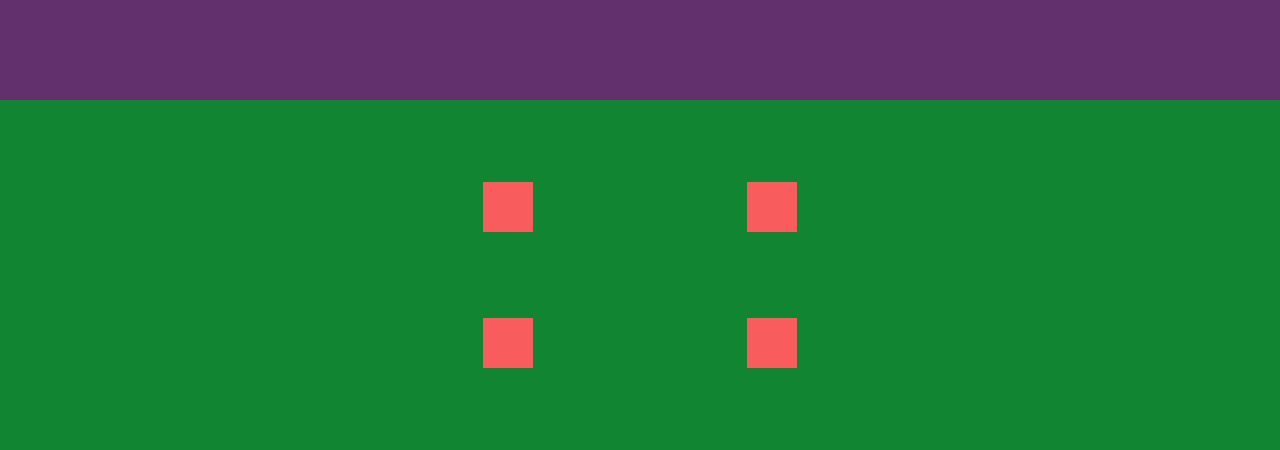
==== commit e6ac8449: "added bike still need to figure pedals" ====
--- a/index.html
+++ b/index.html
@@ -6,56 +6,121 @@
     <meta name="viewport" content="width=device-width, initial-scale=1.0" />
     <title>css shapes n drawings</title>
     <link rel="stylesheet" href="style.css" />
-    <link rel="shortcut icon" href="./assets/favicon.ico" type="image/x-icon">
+    <link rel="shortcut icon" href="./assets/favicon.ico" type="image/x-icon" />
   </head>
   <body>
-  <section class="turntable">
-    <div class="plinth">
-      <div class="start"></div>
-      <div class="strobe"></div>
-      <div class="adapter">
-        <div class="innerAdapter"></div>
-      </div>
-      <div class="speedButton">
-        <div class="thirtyThree"></div>
-        <div class="fortyFour"></div>
-      </div>
-      <div class="platterContainer">
-        <div class="platter">
-          <div class="record">
-            <div class="grooveLine">
-              <div class="grooveInner">
-                <div class="innerGroove"></div>
+    <section class="bike">
+      <div class="wheelsContainer">
+        <div class="wheel">
+          <div class="wheelHub">
+            <div class="spoke s1"></div>
+            <div class="spoke s2"></div>
+            <div class="spoke s3"></div>
+            <div class="spoke s4"></div>
+            <div class="spoke s5"></div>
+            <div class="spoke s6"></div>
+            <div class="spoke s7"></div>
+            <div class="spoke s8"></div>
+          </div>
+          <div class="frameConnectF">
+            <div class="fork"></div>
+          </div>
+        </div>
+        <div class="wheel">
+          <div class="wheelHub">
+            <div class="spoke s1"></div>
+            <div class="spoke s2"></div>
+            <div class="spoke s3"></div>
+            <div class="spoke s4"></div>
+            <div class="spoke s5"></div>
+            <div class="spoke s6"></div>
+            <div class="spoke s7"></div>
+            <div class="spoke s8"></div>
+          </div>
+          <div class="frameConnectR">
+            <div class="rearForkT"></div>
+            <div class="rearForkB">
+              <div class="frame">
+                <div class="seatPost">
+                  <div class="seat"></div>
+                </div>
+                <div class="topTube">
+                  <div class="headTube">
+                    <div class="stem"></div>
+                    <div class="stemBend"></div>
+                    <div class="handlebar">
+                      <div class="hbContinue"></div>
+                    </div>
+                  </div>
+                </div>
+                <div class="bottomTube">
+                  <div class="chainRing">
+                    <div class="crSpindle">
+                      <div class="spindleArm sa1"></div>
+                      <div class="spindleArm sa2"></div>
+                      <div class="spindleArm sa3"></div>
+                      <div class="spindleArm sa4"></div>
+                      <div class="spindleArm sa5"></div>
+                      <div class="pedalArm">
+                        <div class="pedal ped1"></div>
+                        <div class="pedal ped2"></div>
+                      </div>
+                    </div>
+                  </div>
+                </div>
               </div>
             </div>
-            <div class="label">
-              <div class="labelL"></div>
-              <div class="labelR"></div>
-            </div>
-          </div>
-          <div class="spindle"></div>
-        </div>
-      </div>
-      <div class="rightSide">
+          </div>
+          </div>
+      </div>
+    </section>
+    <section class="turntable">
+      <div class="plinth">
+        <div class="start"></div>
+        <div class="strobe"></div>
+        <div class="adapter">
+          <div class="innerAdapter"></div>
+        </div>
+        <div class="speedButton">
+          <div class="thirtyThree"></div>
+          <div class="fortyFour"></div>
+        </div>
+        <div class="platterContainer">
+          <div class="platter">
+            <div class="record">
+              <div class="grooveLine">
+                <div class="grooveInner">
+                  <div class="innerGroove"></div>
+                </div>
+              </div>
+              <div class="label">
+                <div class="labelL"></div>
+                <div class="labelR"></div>
+              </div>
+            </div>
+            <div class="spindle"></div>
+          </div>
+        </div>
+        <div class="rightSide">
           <div class="armBase">
             <div class="innerBase"></div>
           </div>
-        <div class="arm">
-          <div class="counterWeight"></div>
-          <div class="armBend"></div>
-          <div class="armBendTwo"></div>
-          <div class="cartridge">
-            <div class="lift"></div>
-          </div>
-        </div>
-        <div class="controls">
-          <div class="speed">
-            <div class="lever"></div>
-          </div>
-        </div>
-      </div>
-    </div>
-  </section>
+          <div class="arm">
+            <div class="counterWeight"></div>
+            <div class="armBend"></div>
+            <div class="armBendTwo"></div>
+            <div class="cartridge">
+              <div class="lift"></div>
+            </div>
+          </div>
+          <div class="controls">
+            <div class="speed">
+              <div class="lever"></div>
+            </div>
+          </div>
+        </div>
+      </div>
+    </section>
     <section class="piano">
       <div class="pianoCont">
         <div class="whiteKeys">
@@ -123,7 +188,7 @@
         </div>
       </div>
     </section>
-        <section class="pie wrapper">
+    <section class="pie wrapper">
       <div class="pieContainer">
         <div class="slices" id="tCircle"></div>
         <div class="slices" id="yCircle"></div>
@@ -138,16 +203,16 @@
         <div class="triangleD backD"></div>
       </div>
     </section>
-        <section class="leaf">
+    <section class="leaf">
       <div class="leafContainer">
         <div class="leaves" id="leafOne">
-            <div class="leafLine"></div>
+          <div class="leafLine"></div>
         </div>
         <div class="leaves" id="leafTwo">
-            <div class="leafLine"></div>
+          <div class="leafLine"></div>
         </div>
         <div class="leaves" id="leafThree">
-            <div class="leafLine"></div>
+          <div class="leafLine"></div>
         </div>
       </div>
     </section>
@@ -166,30 +231,30 @@
         </div>
       </div>
     </section>
-  <section class="speakers">
-    <div class="speakerContainer">
-      <div class="speaker">
-        <div class="topCone">
-          <div class="topConeInner"></div>
-        </div>
-        <div class="bottomCone">
-          <div class="bottomConeInner">
-            <div class="innerInner"></div>
-          </div>
-        </div>
-      </div>
-      <div class="speaker">
-        <div class="topCone">
-          <div class="topConeInner"></div>
-        </div>
-        <div class="bottomCone">
-          <div class="bottomConeInner">
-            <div class="innerInner"></div>
-          </div>
-        </div>
-      </div>
-    </div>
-  </section>
+    <section class="speakers">
+      <div class="speakerContainer">
+        <div class="speaker">
+          <div class="topCone">
+            <div class="topConeInner"></div>
+          </div>
+          <div class="bottomCone">
+            <div class="bottomConeInner">
+              <div class="innerInner"></div>
+            </div>
+          </div>
+        </div>
+        <div class="speaker">
+          <div class="topCone">
+            <div class="topConeInner"></div>
+          </div>
+          <div class="bottomCone">
+            <div class="bottomConeInner">
+              <div class="innerInner"></div>
+            </div>
+          </div>
+        </div>
+      </div>
+    </section>
     <section class="diamond">
       <div id="diamondCont">
         <div id="diamondBsq">
--- a/style.css
+++ b/style.css
@@ -2,6 +2,7 @@
   line-height: 1.15;
   -ms-text-size-adjust: 100%;
   -webkit-text-size-adjust: 100%;
+  overflow-x: hidden;
 }
 body {
   margin: 0;
@@ -375,15 +376,15 @@
   margin: 0 auto;
 }
 .leafLine {
-    background: #222222;
-    width: 100%;
-    height: 5px;
-    border-radius: 50px;
+  background: #222222;
+  width: 100%;
+  height: 5px;
+  border-radius: 50px;
 }
 #leafOne {
   background: #1a4341;
   transform: translate(60px);
-  animation: 2s alternate linear infinite slideL; 
+  animation: 2s alternate linear infinite slideL;
   border: 2px solid #000;
 }
 #leafTwo {
@@ -466,7 +467,7 @@
 }
 
 #ghostLow:last-of-type {
-    animation: 6.5s ease-out 1.5s infinite ghostLow;
+  animation: 6.5s ease-out 1.5s infinite ghostLow;
 }
 
 #ghostHigh {
@@ -486,7 +487,7 @@
 }
 
 #gCircleO:last-of-type {
-    animation: 3.5s ease-in-out alternate infinite ghostScaleL;
+  animation: 3.5s ease-in-out alternate infinite ghostScaleL;
 }
 
 #gCircleI {
@@ -696,53 +697,52 @@
 }
 
 .w-keyC {
-    animation: 2.5s linear  infinite playing  
+  animation: 2.5s linear 0.05 infinite playing;
 }
 
 .w-keyD {
-    animation: 2.5s linear 0.2s infinite playing
+  animation: 2.5s linear 0.2s infinite playing;
 }
 
 .w-keyE {
-    animation: 2.5s linear 0.4s infinite playing
+  animation: 2.5s linear 0.4s infinite playing;
 }
 
 .w-keyF {
-    animation: 2.5s linear 0.5s infinite playing
+  animation: 2.5s linear 0.5s infinite playing;
 }
 
 .w-keyG {
-    animation: 2.5s linear 0.7s infinite playing
+  animation: 2.5s linear 0.7s infinite playing;
 }
 
 .w-keyA {
-    animation: 2.5s linear 0.9s infinite playing
+  animation: 2.5s linear 0.9s infinite playing;
 }
 
 .w-keyB {
-    animation: 2.5s linear 1.1s infinite playing
+  animation: 2.5s linear 1.1s infinite playing;
 }
 
 .b-keyC {
-    animation: 2.5s linear 0.1s infinite playingB
+  animation: 2.5s linear 0.1s infinite playingB;
 }
 
 .b-keyD {
-    animation: 2.5s linear 0.3s infinite playingB
+  animation: 2.5s linear 0.3s infinite playingB;
 }
 
 .b-keyF {
-    animation: 2.5s linear 0.6s infinite playingB
+  animation: 2.5s linear 0.6s infinite playingB;
 }
 
 .b-keyG {
-    animation: 2.5s linear 0.8s infinite playingB
+  animation: 2.5s linear 0.8s infinite playingB;
 }
 
 .b-keyA {
-    animation: 2.5s linear 1s infinite playingB
-}
-
+  animation: 2.5s linear 1s infinite playingB;
+}
 
 .blackKeys {
   display: flex;
@@ -808,78 +808,78 @@
   right: -100px;
   border-bottom: 130px solid #ff6d00;
 }
-  .speakers {
-    display: flex; 
-    justify-content: center;
-    align-items: center;
-    background: #f1e55f;
-  }
-  .speakerContainer {
-    display: flex;
-    flex-direction: space-between;
-  }
-  .speaker {
-    background: #2b2a2a;
-    height: 150px;
-    width: 110px;
-    border: 5px solid #000;
-    border-radius: 5px;
-    margin: 0 35px;
-    display: flex;
-    flex-direction: column;
-    justify-content: center;
-    align-items: center;
-  }
-  .bottomCone {
-    width: 75px;
-    height: 75px; 
-    background: #fff;
-    border-radius: 100px;
-    display: flex;
-    align-items: center;
-    justify-content: center;
-    position: relative;
-  }
-  .bottomConeInner {
-    width: 55px;
-    height: 55px;
-    border-radius: 50px;
-    background: rgb(52, 52, 52);
-    display: flex;
-    justify-content: center;
-    align-items: center;
-    animation: 2.25s linear infinite thump;
-  }
-  .innerInner {
-    width: 25px;
-    height: 25px;
-    border-radius: 50px;
-    background: #F5D6B4;
-  }
-  .topCone {
-    width: 45px;
-    height: 45px;
-    margin: 5px 0;
-    border-radius: 50px;
-    background: rgb(255, 255, 255);
-    display: flex;
-    justify-content: center;
-    align-items: center;
-  }
-  .topConeInner {
-    width: 20px;
-    height: 20px;
-    border-radius: 50px;
-    background: rgb(52, 52, 52)
-  }
-  .turntable {
-    display: flex;
-    justify-content: center;
-    align-items: center;
-    background: #FFA500;
-  }
+.speakers {
+  display: flex;
+  justify-content: center;
+  align-items: center;
+  background: #f1e55f;
+}
+.speakerContainer {
+  display: flex;
+  flex-direction: space-between;
+}
+.speaker {
+  background: #2b2a2a;
+  height: 150px;
+  width: 110px;
+  border: 5px solid #000;
+  border-radius: 5px;
+  margin: 0 35px;
+  display: flex;
+  flex-direction: column;
+  justify-content: center;
+  align-items: center;
+}
+.bottomCone {
+  width: 75px;
+  height: 75px;
+  background: #fff;
+  border-radius: 100px;
+  display: flex;
+  align-items: center;
+  justify-content: center;
+  position: relative;
+}
+.bottomConeInner {
+  width: 55px;
+  height: 55px;
+  border-radius: 50px;
+  background: rgb(52, 52, 52);
+  display: flex;
+  justify-content: center;
+  align-items: center;
+  animation: 2.25s linear infinite thump;
+}
+.innerInner {
+  width: 25px;
+  height: 25px;
+  border-radius: 50px;
+  background: #f5d6b4;
+}
+.topCone {
+  width: 45px;
+  height: 45px;
+  margin: 5px 0;
+  border-radius: 50px;
+  background: rgb(255, 255, 255);
+  display: flex;
+  justify-content: center;
+  align-items: center;
+}
+.topConeInner {
+  width: 20px;
+  height: 20px;
+  border-radius: 50px;
+  background: rgb(52, 52, 52);
+}
+.turntable {
+  display: flex;
+  justify-content: center;
+  align-items: center;
+  background: #ffa500;
+}
 .plinth {
-  background: #E1E1E1;
+  background: #e1e1e1;
   width: 300px;
   height: 200px;
   border-radius: 5px;
@@ -912,14 +912,14 @@
   background: black;
   border: 2px solid #c1c1c1;
   border-radius: 20px;
-  position: absolute; 
+  position: absolute;
   bottom: 40px;
   left: 5px;
 }
 .start {
   width: 30px;
   height: 20px;
-  background: #EAEAEA;
+  background: #eaeaea;
   border: 4px inset #191919;
   position: absolute;
   bottom: 15px;
@@ -949,14 +949,14 @@
 .platterContainer {
   width: 225px;
   height: 180px;
-  background: #E1E1E1;
+  background: #e1e1e1;
 }
 .platter {
   width: 170px;
   height: 170px;
   border-radius: 180px;
   border: 5px solid grey;
-  background: #3383FF;
+  background: #3383ff;
   margin: 0 auto;
   position: relative;
   display: flex;
@@ -1016,7 +1016,7 @@
 }
 .labelR {
   width: 30px;
-  height: 60px; 
+  height: 60px;
   border-radius: 0 60px 60px 0;
   background: green;
 }
@@ -1024,13 +1024,14 @@
   width: 10px;
   height: 10px;
   border-radius: 10px;
-  background: rgb(183, 183, 183);
+  background: #b7b7b7;
+  border: 1px double #6d6d6d;
   position: absolute;
 }
 .rightSide {
   width: 75px;
   height: 180px;
-  background: #E1E1E1;
+  background: #e1e1e1;
   display: flex;
   flex-direction: column;
   position: relative;
@@ -1069,13 +1070,12 @@
   height: 25px;
   width: 25px;
   border-radius: 2px;
-  background: #DDDDDD;
+  background: #dddddd;
   border-top: 5px solid #222222;
   border-bottom: 4px solid #222222;
   position: absolute;
   left: -7px;
   top: -12.5px;
-  
 }
 .armBend {
   height: 40px;
@@ -1117,7 +1117,7 @@
 .controls {
   height: 80px;
   width: 25px;
-  background: #DDDDDD;
+  background: #dddddd;
   border: 4px inset rgba(123, 123, 123, 0.867);
   border-radius: 5px;
   bottom: 10px;
@@ -1132,17 +1132,317 @@
   width: 5px;
   background: rgb(91, 91, 91);
   margin: 0 auto;
-  
 }
 .lever {
   height: 10px;
-  width: 17.5px;
+  width: 14.5px;
   background: #212121;
   border: 2px solid #000;
   position: absolute;
-  left: 0px;
+  left: 1.5px;
   top: 35px;
 }
+
+.bike {
+  display: flex;
+  justify-content: center;
+  align-items: center;
+  background: #5ff0df;
+}
+
+.wheelsContainer {
+  display: flex;
+  justify-content: space-between;
+  width: 350px;
+  padding-top: 35px;
+}
+
+.wheel {
+  border: 10px solid black;
+  border-radius: 125px;
+  width: 125px;
+  height: 125px;
+  display: flex;
+  justify-content: center;
+  align-items: center;
+}
+
+.wheelHub {
+  width: 15px;
+  height: 15px;
+  border: 5px solid #bcbcbc;
+  background: #bcbcbc;
+  border-radius: 50px;
+  position: relative;
+  transform: rotate(0deg);
+  animation: 5s linear infinite riding;
+}
+
+.spoke {
+  background: #bcbcbc;
+  position: absolute;
+}
+
+.s1 {
+  transform: translateX(1px) translateY(-50px) rotate(66deg);
+  width: 3px;
+  height: 105px;
+}
+
+.s2 {
+  transform: translateX(1px) translateY(-50px) rotate(154deg);
+  width: 3px;
+  height: 105px;
+}
+
+.s3 {
+  transform: translateX(1px) translateY(-50px) rotate(286deg);
+  width: 3px;
+  height: 105px;
+}
+
+.s4 {
+  transform: translateX(1px) translateY(-50px) rotate(21deg);
+  width: 3px;
+  height: 105px;
+}
+
+.s5 {
+  transform: translateX(1px) translateY(-50px) rotate(42deg);
+  width: 3px;
+  height: 105px;
+}
+
+.s6 {
+  transform: translateX(1px) translateY(-50px) rotate(310deg);
+  width: 3px;
+  height: 105px;
+}
+
+.s7 {
+  transform: translateX(1px) translateY(-50px) rotate(358deg);
+  width: 3px;
+  height: 105px;
+}
+
+.s8 {
+  transform: translateX(1px) translateY(-50px) rotate(87deg);
+  width: 3px;
+  height: 105px;
+}
+
+.frameConnectF {
+  transform: translateX(-10px) translateY(0px);
+}
+
+.frameConnectR {
+  transform: translateX(-10px) translateY(0px);
+}
+
+.fork {
+  width: 7px;
+  height: 75px;
+  border: 3px solid #ed469c;
+  border-radius: 0px 15px 25px 5px;
+  background-color: #ed469c;
+  position: absolute;
+  top: -65px;
+  transform: translateX(13px) translateY(-3px) rotate(24deg);
+}
+
+.rearForkT {
+  width: 6px;
+  height: 112px;
+  border: 3px solid #ed469c;
+  border-radius: 5px 5px 5px 5px;
+  background-color: #ed469c;
+  position: absolute;
+  transform: translateX(-30px) translateY(-102px) rotate(328deg);
+}
+
+.rearForkB {
+  width: 6px;
+  height: 86px;
+  border: 3px solid #ed469c;
+  border-radius: 5px 5px 15px 702px;
+  background-color: #ed469c;
+  position: absolute;
+  transform: translateX(-41px) translateY(-41px) rotate(-90deg);
+  z-index: 5;
+}
+
+.frame {
+  width: 8px;
+  height: 100px;
+  border: 3px solid #ed469c;
+  background-color: #ed469c;
+  position: absolute;
+  transform: translateY(-40px) translateX(45px) rotate(100deg);
+  z-index: 5;
+}
+
+.seatPost {
+  width: 7px;
+  height: 35px;
+  background: grey;
+  position: absolute;
+  top: -20px;
+  transform: translateX(-6px) translateY(-15px) rotate(350deg);
+}
+
+.seat {
+  width: 45px;
+  height: 15px;
+  background: black;
+  transform: translateX(-21px) translateY(-10px) rotate(359deg);
+  border-radius: 85px 5px 100px 5px;
+}
+
+.bottomTube {
+  width: 8px;
+  height: 136.5px;
+  border: 3px solid #ed469c;
+  border-radius: 5px 5px 5px 5px;
+  background-color: #ed469c;
+  position: absolute;
+  transform: translateX(-68px) translateY(5px) rotate(290deg);
+}
+
+.chainRing {
+  height: 40px;
+  width: 40px;
+  border-radius: 50px;
+  border: 2px solid #bcbcbc;
+  transform: translateX(-19px) translateY(110px);
+  display: flex;
+  justify-content: center;
+  align-items: center;
+}
+
+.crSpindle {
+  width: 10px;
+  height: 10px;
+  border-radius: 100%;
+  background: #bcbcbc;
+  transform: rotate(0deg);
+  /* animation: 5s linear infinite riding; */
+}
+
+.spindleArm {
+  background: #bcbcbc;
+}
+
+.sa1 {
+  transform: translateX(-5px) translateY(-2px) rotate(66deg);
+  width: 5px;
+  height: 20px;
+}
+
+.sa2 {
+  transform: translateX(-4px) translateY(-32px) rotate(137deg);
+  width: 5px;
+  height: 20px;
+}
+
+.sa3 {
+  transform: translateX(9px) translateY(-51px) rotate(210deg);
+  width: 5px;
+  height: 20px;
+}
+
+.sa4 {
+  transform: translateX(11px) translateY(-61px) rotate(287deg);
+  width: 5px;
+  height: 20px;
+}
+
+.sa5 {
+  transform: translateX(2px) translateY(-76px) rotate(17deg);
+  width: 5px;
+  height: 20px;
+}
+
+.pedalArm {
+  width: 7px;
+  height: 100px;
+  background: #bcbcbc;
+  transform: translateX(4px) translateY(-141px) rotate(330deg);
+  border-radius: 5px 5px 0 0;
+}
+
+.pedal {
+  width: 20px;
+  height: 7px;
+  background: black;
+  transform: rotate(0deg) translateX(-7px) translateY(0px);
+}
+
+.ped1 {
+  z-index: 10;
+}
+
+.ped2 {
+  transform: rotate(0deg) translateX(-7px) translateY(86px);
+}
+
+.topTube {
+  width: 8px;
+  height: 130px;
+  border: 3px solid #ed469c;
+  border-radius: 10px 10px 10px 10px;
+  background-color: #ed469c;
+  position: absolute;
+  transform: translateX(-60px) translateY(-54px) rotate(260deg);
+}
+
+.headTube {
+  width: 10px;
+  height: 35px;
+  background: #ed469c;
+  transform: translateX(-16px) translateY(-26px) rotate(101deg);
+  border-radius: 3px 0 0 0;
+  z-index: 2;
+  position: relative;
+}
+
+.stem {
+  width: 7px;
+  height: 22px;
+  background: #7b7b7b;
+  transform: translateX(-2px) translateY(-20px) rotate(347deg);
+  z-index: 1;
+  position: relative;
+  border-radius: 0 5px 0 0;
+}
+.stemBend {
+  width: 7px;
+  height: 22px;
+  background: #7b7b7b;
+  transform: translateX(-11px) translateY(-46px) rotate(60deg);
+  border-radius: 5px 5px 5px 0;
+}
+
+.handlebar {
+  width: 30px;
+  height: 30px;
+  border: 10px solid yellow;
+  border-radius: 10px 16px 7px 30px;
+  border-left: none;
+  border-bottom: none;
+  transform: translateX(-40px) translateY(-54px) rotate(257deg);
+}
+
+.hbContinue {
+  width: 29px;
+  height: 10px;
+  /* background: orange; */
+  border: 10px solid yellow;
+  border-left: none;
+  border-bottom: none;
+  transform: translateX(-11px) translateY(0px) rotate(280deg);
+  border-radius: 55px 67px 10px 75px;
+}
+
 /* animations */
 
 @keyframes spin {
@@ -1164,197 +1464,206 @@
 }
 
 @keyframes slideL {
-    from {
-        transform: translateX(60px)
-    }
-    to {
-        transform: translateX(50px)
-    }
+  from {
+    transform: translateX(60px);
+  }
+  to {
+    transform: translateX(50px);
+  }
 }
 
 @keyframes slideR {
-    from {
-        transform: translateX(-105px);
-    }
-    to {
-        transform: translateX(-115px);
-    }
+  from {
+    transform: translateX(-105px);
+  }
+  to {
+    transform: translateX(-115px);
+  }
 }
 
 @keyframes upDown {
-    0% {
-        transform: translateY(0px)
-    }
-    20% {
-        transform: translateY(-8px)
-    }
-    60% {
-        transform: translateY(8px)
-    }
-    90% {
-        transform: translateY(-2.5px)
-    }
+  0% {
+    transform: translateY(0px);
+  }
+  20% {
+    transform: translateY(-8px);
+  }
+  60% {
+    transform: translateY(8px);
+  }
+  90% {
+    transform: translateY(-2.5px);
+  }
 }
 
 @keyframes playing {
-    0% {
-        background: #ffffff;
-        transform: translateY(0px);
-    }
-    4% {
-        background: #ffed24;
-        transform: translateY(2px);
-    }
-    6% {
-        background: #ffffff;
-        transform: translateY(0px);
-    }
+  0% {
+    background: #ffffff;
+    transform: translateY(0px);
+  }
+  4% {
+    background: #ffed24;
+    transform: translateY(2px);
+  }
+  6% {
+    background: #ffffff;
+    transform: translateY(0px);
+  }
 }
 
 @keyframes playingB {
-    0% {
-        background: #191919;
-        transform: translateY(12.5px);
-    }
-    4% {
-        background: #fd4602;
-        transform: translateY(14.5px);
-    }
-    6% {
-        background: #191919;
-        transform: translateY(12.5px);
-    }
+  0% {
+    background: #191919;
+    transform: translateY(12.5px);
+  }
+  4% {
+    background: #fd4602;
+    transform: translateY(14.5px);
+  }
+  6% {
+    background: #191919;
+    transform: translateY(12.5px);
+  }
 }
 
 @keyframes ghostLow {
-    0% {
-        height: 150px;
-    }
-    35% {
-        height: 185px;
-    }
-    65% {
-        height: 145px;
-    }
-    80% {
-        height: 160px;
-    }
+  0% {
+    height: 150px;
+  }
+  35% {
+    height: 185px;
+  }
+  65% {
+    height: 145px;
+  }
+  80% {
+    height: 160px;
+  }
 }
 
 @keyframes ghostHigh {
-    0% {
-        height: 250px;
-    }
-    35% {
-        height: 265px;
-    }
-    60% {
-        height: 240px;
-    }
-    85% {
-        height: 260px;
-    }
+  0% {
+    height: 250px;
+  }
+  35% {
+    height: 265px;
+  }
+  60% {
+    height: 240px;
+  }
+  85% {
+    height: 260px;
+  }
 }
 
 @keyframes ghostScaleL {
-    from {
-        transform: scale(1);
-        background: #a81a40;
-    }
-    to {
-        transform: scale(1.10);
-        background: #71011f;
-    }
+  from {
+    transform: scale(1);
+    background: #a81a40;
+  }
+  to {
+    transform: scale(1.1);
+    background: #71011f;
+  }
 }
 
 @keyframes ghostScaleH {
-    from {
-        transform: scale(1);
-        background: #ffed24;
-    }
-    to {
-        transform: scale(1.15);
-        background: #ed9f0e;
-    }
+  from {
+    transform: scale(1);
+    background: #ffed24;
+  }
+  to {
+    transform: scale(1.15);
+    background: #ed9f0e;
+  }
 }
 
 @keyframes blueDot {
-    0% {
-        transform: scale(1);
-    }
-    75% {
-        transform: scale(1.75);
-    }
-    80% {
-        transform: scale(0)
-    }
+  0% {
+    transform: scale(1);
+  }
+  75% {
+    transform: scale(1.75);
+  }
+  80% {
+    transform: scale(0);
+  }
 }
 
 @keyframes bSq {
-    0% {
-        transform: translateY(0px) rotate(45deg);
-    }
-    20% {
-        transform: translateY(-8px) rotate(45deg);
-    }
-    60% {
-        transform: translateY(8px) rotate(55deg);
-    }
-    85% {
-        transform: translateY(0px) rotate(0deg);
-    }
+  0% {
+    transform: translateY(0px) rotate(45deg);
+  }
+  20% {
+    transform: translateY(-8px) rotate(45deg);
+  }
+  60% {
+    transform: translateY(8px) rotate(55deg);
+  }
+  85% {
+    transform: translateY(0px) rotate(0deg);
+  }
 }
 
 @keyframes sSq {
-    0% {
-        background: #e1f0f1;
-        transform: scale(1);
-        border: 0px solid #e1f0f1;
-        border-radius: 0px;
-    }
-    90% {
-        background: #101010;
-        transform: scale(1.1);
-        border: 5px solid #e1f0f1;
-        border-radius: 10px
-    }
-    100% {
-        background: #e1f0f1;
-        transform: scale(1);
-        border: 0px solid #e1f0f1;
-        border-radius: 0px;
-    }
+  0% {
+    background: #e1f0f1;
+    transform: scale(1);
+    border: 0px solid #e1f0f1;
+    border-radius: 0px;
+  }
+  90% {
+    background: #101010;
+    transform: scale(1.1);
+    border: 5px solid #e1f0f1;
+    border-radius: 10px;
+  }
+  100% {
+    background: #e1f0f1;
+    transform: scale(1);
+    border: 0px solid #e1f0f1;
+    border-radius: 0px;
+  }
 }
 
 @keyframes thump {
-    0% {
-        transform: scale(1)
-    }
-    20% {
-        transform: scale(1)
-    }
-    22% {
-        transform: scale(1.1)
-    }
-    24% {
-        transform: scale(1)
-    }
-    30% {
-        transform: scale(1)
-    }
-    32% {
-        transform: scale(1.1)
-    }
-    34% {
-        transform: scale(1)
-    }
+  0% {
+    transform: scale(1);
+  }
+  20% {
+    transform: scale(1);
+  }
+  22% {
+    transform: scale(1.1);
+  }
+  24% {
+    transform: scale(1);
+  }
+  30% {
+    transform: scale(1);
+  }
+  32% {
+    transform: scale(1.1);
+  }
+  34% {
+    transform: scale(1);
+  }
 }
 
 @keyframes nowPlaying {
-  0% { 
-    transform: rotate(0deg)
+  0% {
+    transform: rotate(0deg);
   }
   100% {
-    transform: rotate(359deg)
-  }
-}
+    transform: rotate(359deg);
+  }
+}
+
+@keyframes riding {
+  0% {
+    transform: rotate(0deg);
+  }
+  100% {
+    transform: rotate(-359deg);
+  }
+}
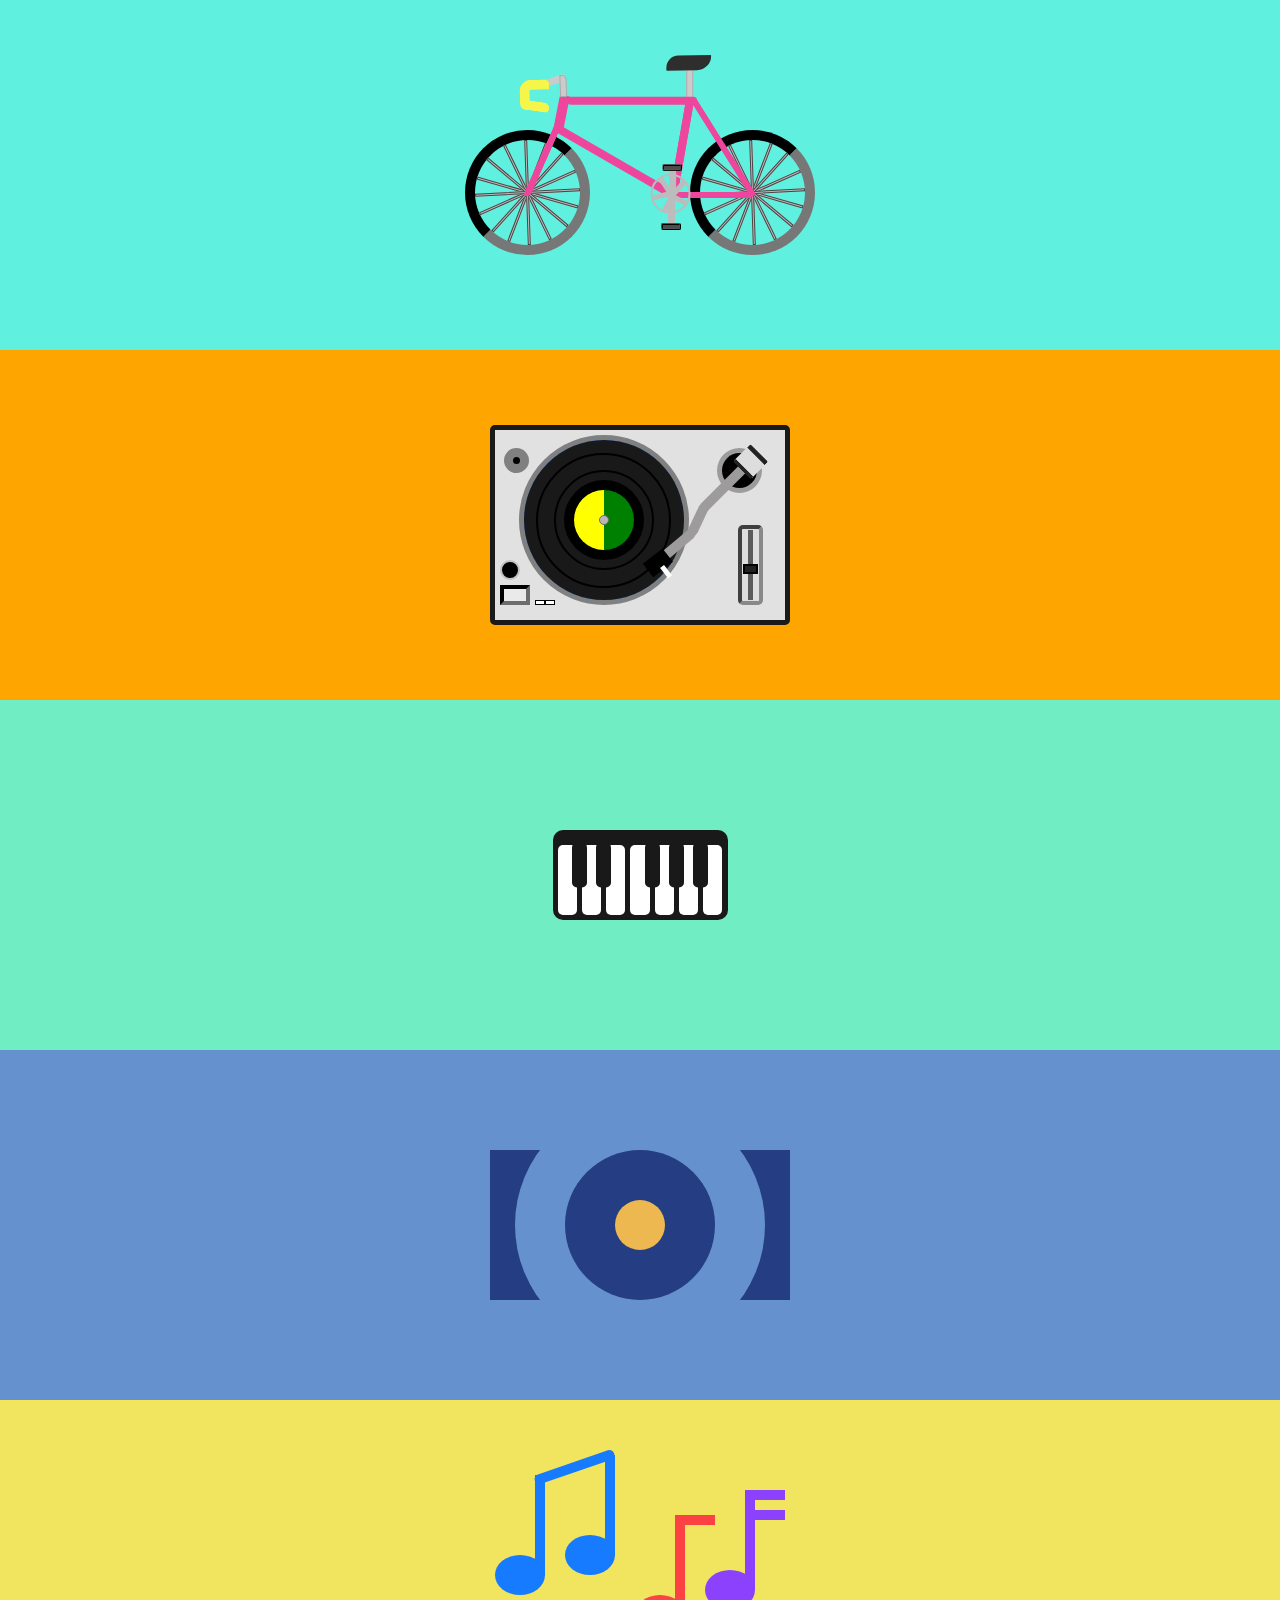
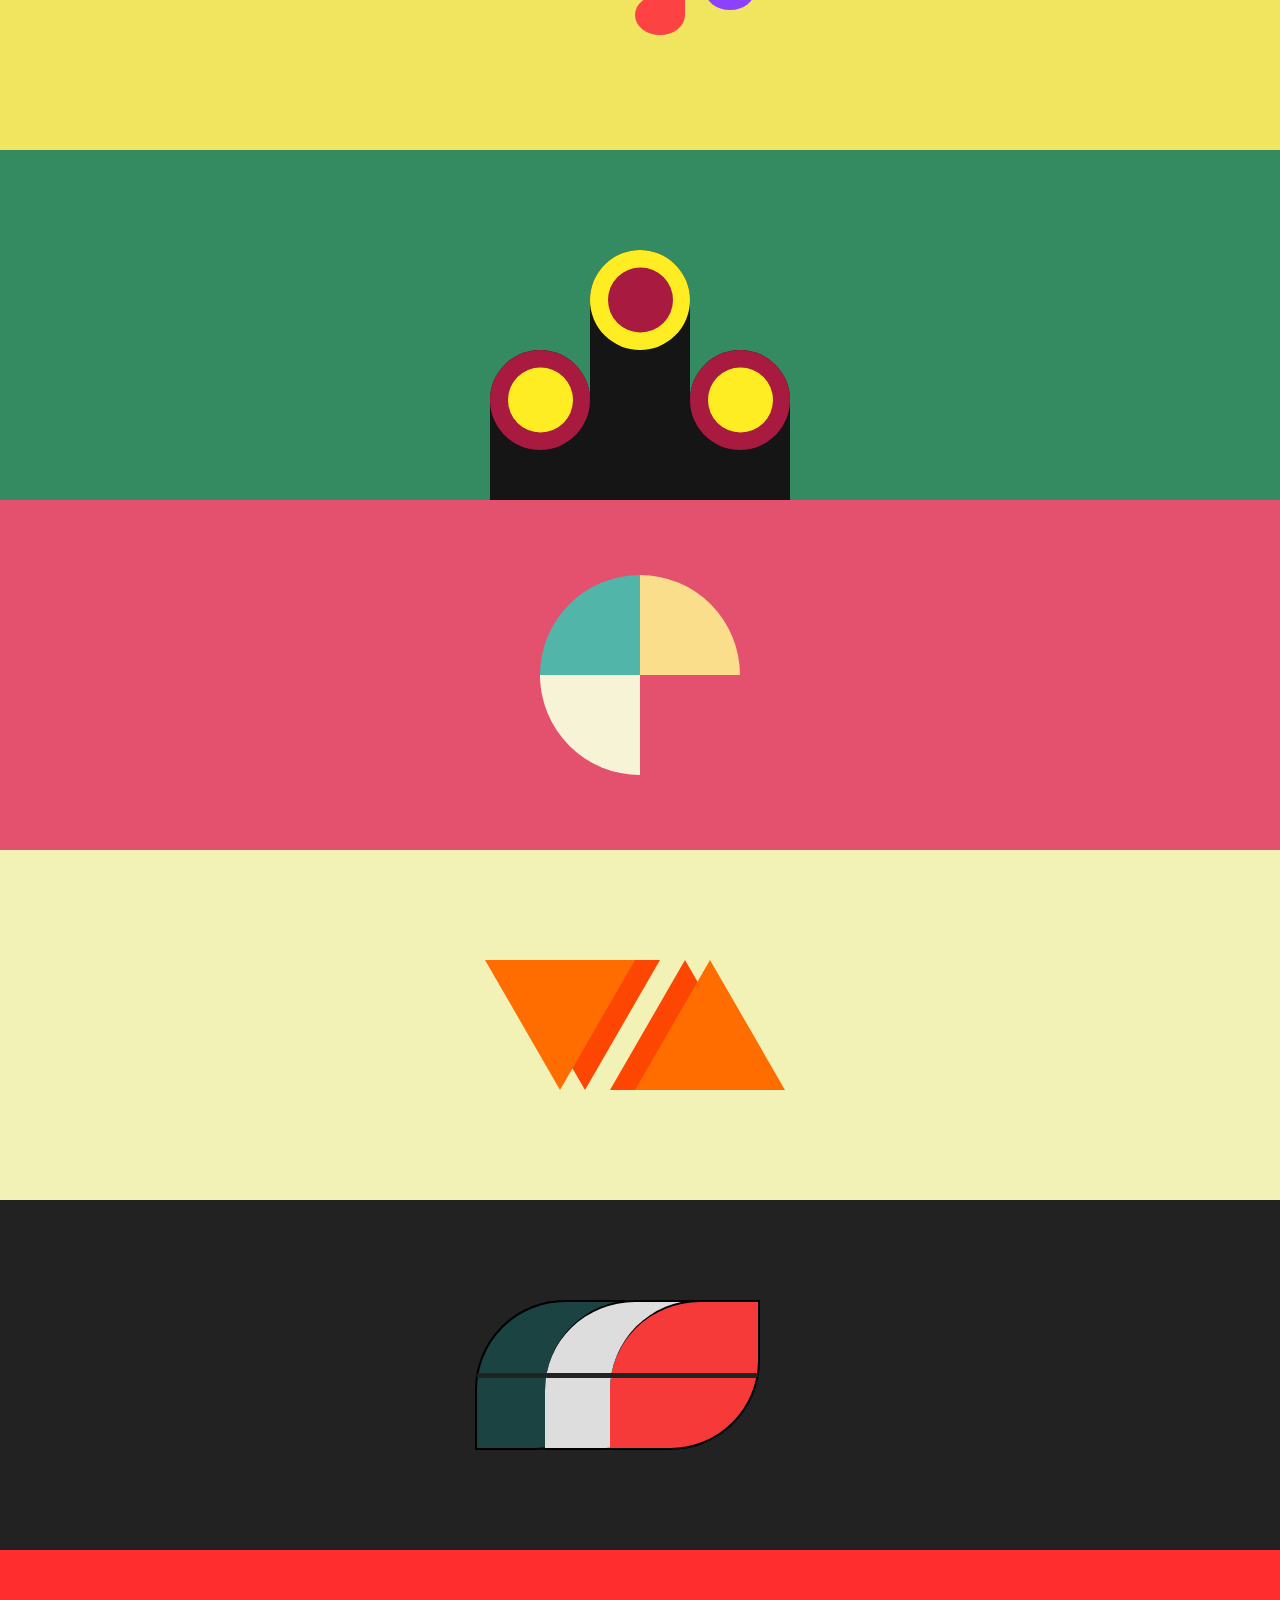
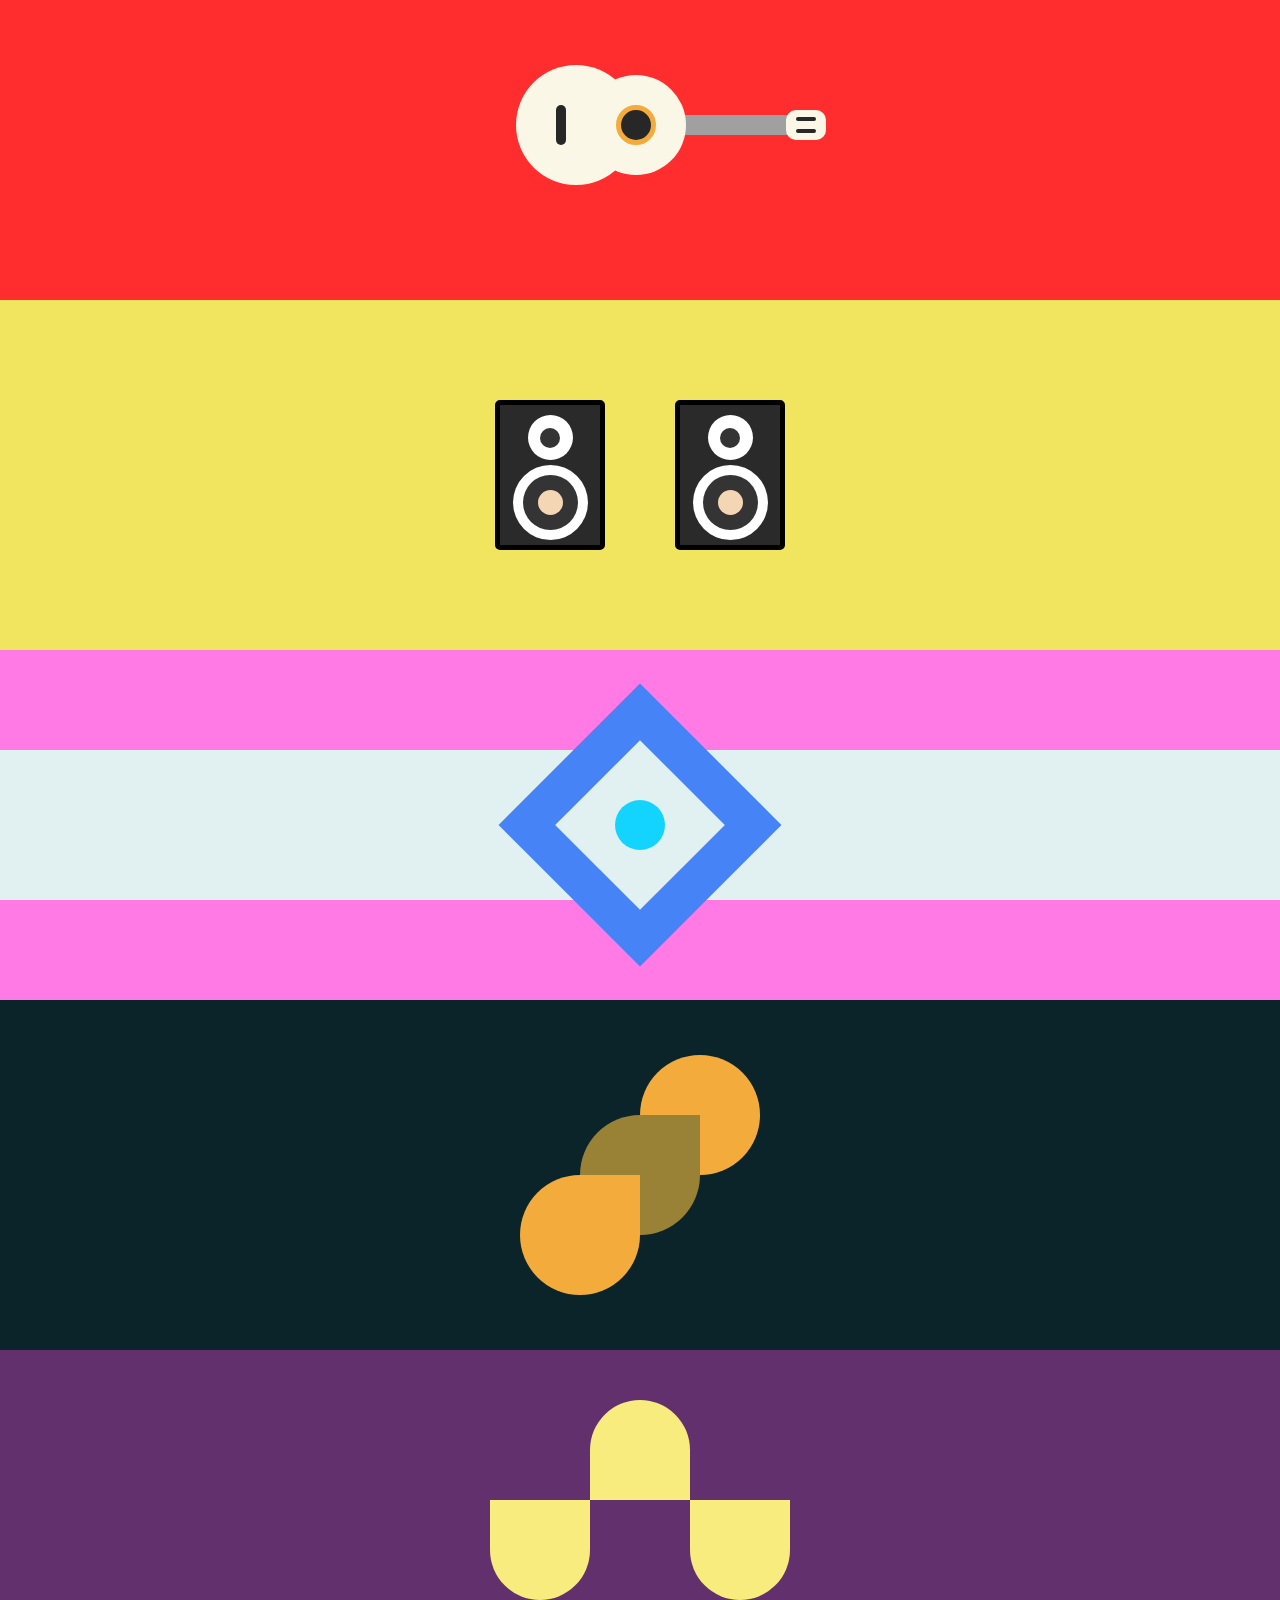
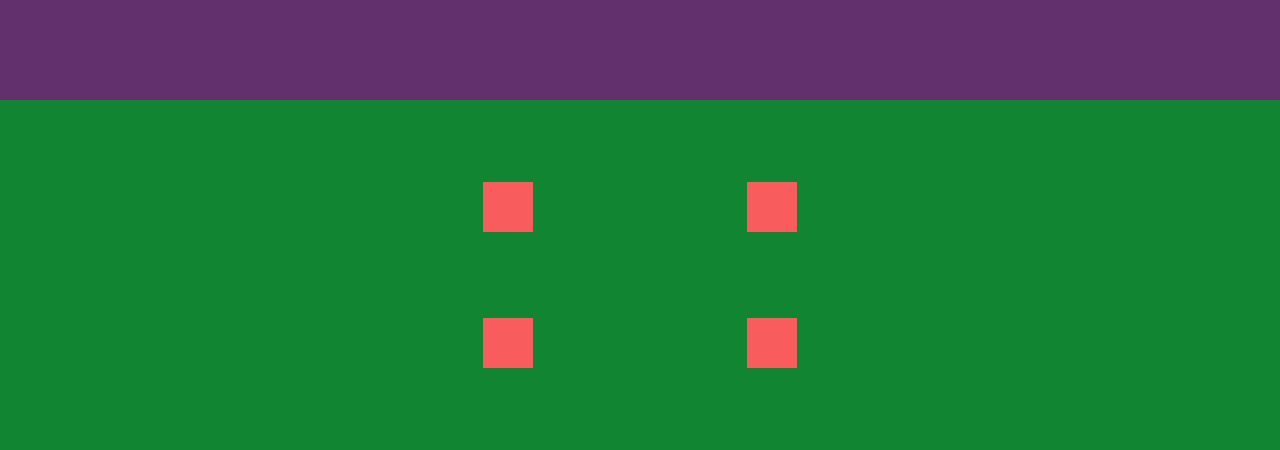
==== commit 8c5773d5: "bike done" ====
--- a/index.html
+++ b/index.html
@@ -37,6 +37,7 @@
             <div class="spoke s7"></div>
             <div class="spoke s8"></div>
           </div>
+          <!-- <div class="chain"></div> -->
           <div class="frameConnectR">
             <div class="rearForkT"></div>
             <div class="rearForkB">
@@ -53,25 +54,26 @@
                     </div>
                   </div>
                 </div>
-                <div class="bottomTube">
-                  <div class="chainRing">
-                    <div class="crSpindle">
-                      <div class="spindleArm sa1"></div>
-                      <div class="spindleArm sa2"></div>
-                      <div class="spindleArm sa3"></div>
-                      <div class="spindleArm sa4"></div>
-                      <div class="spindleArm sa5"></div>
-                      <div class="pedalArm">
-                        <div class="pedal ped1"></div>
-                        <div class="pedal ped2"></div>
-                      </div>
+                <div class="bottomTube"></div>
+                <div class="chainRing">
+                  <div class="crSpindle">
+                    <div class="spindleArm sa1"></div>
+                    <div class="spindleArm sa2"></div>
+                    <div class="spindleArm sa3"></div>
+                    <div class="spindleArm sa4"></div>
+                    <div class="spindleArm sa5"></div>
+                    <div class="pedalArm">
+                      <div class="pedal ped1"></div>
                     </div>
                   </div>
                 </div>
               </div>
             </div>
           </div>
-          </div>
+        </div>
+        <div class="pedalArmBack">
+          <div class="pedal ped2"></div>
+        </div>
       </div>
     </section>
     <section class="turntable">
--- a/style.css
+++ b/style.css
@@ -697,7 +697,7 @@
 }
 
 .w-keyC {
-  animation: 2.5s linear 0.05 infinite playing;
+  animation: 2.5s linear 0.05s infinite playing;
 }
 
 .w-keyD {
@@ -1155,10 +1155,12 @@
   justify-content: space-between;
   width: 350px;
   padding-top: 35px;
+  position: relative;
+  z-index: 5;
 }
 
 .wheel {
-  border: 10px solid black;
+  border: 10px inset #232323;
   border-radius: 125px;
   width: 125px;
   height: 125px;
@@ -1178,8 +1180,19 @@
   animation: 5s linear infinite riding;
 }
 
+.chain {
+  width: 110px;
+  height: 46px;
+  border: 3px solid #272727;
+  position: absolute;
+  z-index: 3;
+  transform: translateX(-50px) translateY(0.5px);
+  border-radius: 65px 70px 70px 65px;
+}
+
 .spoke {
   background: #bcbcbc;
+  border: .5px solid #464646;
   position: absolute;
 }
 
@@ -1276,7 +1289,7 @@
   height: 100px;
   border: 3px solid #ed469c;
   background-color: #ed469c;
-  position: absolute;
+  position: relative;
   transform: translateY(-40px) translateX(45px) rotate(100deg);
   z-index: 5;
 }
@@ -1284,7 +1297,8 @@
 .seatPost {
   width: 7px;
   height: 35px;
-  background: grey;
+  background: #cbcbcb;
+  border: 1.5px solid #aeabab;
   position: absolute;
   top: -20px;
   transform: translateX(-6px) translateY(-15px) rotate(350deg);
@@ -1293,7 +1307,7 @@
 .seat {
   width: 45px;
   height: 15px;
-  background: black;
+  background: #2e2e2e;
   transform: translateX(-21px) translateY(-10px) rotate(359deg);
   border-radius: 85px 5px 100px 5px;
 }
@@ -1305,6 +1319,7 @@
   border-radius: 5px 5px 5px 5px;
   background-color: #ed469c;
   position: absolute;
+  z-index: -6;
   transform: translateX(-68px) translateY(5px) rotate(290deg);
 }
 
@@ -1313,10 +1328,12 @@
   width: 40px;
   border-radius: 50px;
   border: 2px solid #bcbcbc;
-  transform: translateX(-19px) translateY(110px);
-  display: flex;
-  justify-content: center;
-  align-items: center;
+  transform: translateX(-22px) translateY(76px);
+  display: flex;
+  justify-content: center;
+  align-items: center;
+  position: relative;
+  z-index: -5;
 }
 
 .crSpindle {
@@ -1325,7 +1342,7 @@
   border-radius: 100%;
   background: #bcbcbc;
   transform: rotate(0deg);
-  /* animation: 5s linear infinite riding; */
+  animation: 12s linear infinite riding;
 }
 
 .spindleArm {
@@ -1364,25 +1381,40 @@
 
 .pedalArm {
   width: 7px;
-  height: 100px;
+  height: 30px;
   background: #bcbcbc;
-  transform: translateX(4px) translateY(-141px) rotate(330deg);
+  transform: translateX(1px) translateY(-125px) rotate(350deg);
   border-radius: 5px 5px 0 0;
+}
+
+.pedalArmBack {
+  width: 7px;
+  height: 30px;
+  background: #bcbcbc;
+  transform: translateX(203px) translateY(65px) rotate(0deg);
+  border-radius: 5px 5px 0 0;
+  position: absolute;
+  z-index: -5;
+  transform-origin: top;
+  animation: 12s linear infinite spindleBack;
 }
 
 .pedal {
   width: 20px;
   height: 7px;
-  background: black;
+  background: #4c4c4c;
+  border: 2px ridge #000000;
+  border-radius: 2px;
   transform: rotate(0deg) translateX(-7px) translateY(0px);
 }
 
 .ped1 {
-  z-index: 10;
+  position: relative;
+  z-index: -5;
 }
 
 .ped2 {
-  transform: rotate(0deg) translateX(-7px) translateY(86px);
+  transform: rotate(0deg) translateX(-7px) translateY(28px);
 }
 
 .topTube {
@@ -1408,7 +1440,8 @@
 .stem {
   width: 7px;
   height: 22px;
-  background: #7b7b7b;
+  background: #cbcbcb;
+    border: 1.5px solid #aeabab;
   transform: translateX(-2px) translateY(-20px) rotate(347deg);
   z-index: 1;
   position: relative;
@@ -1417,7 +1450,7 @@
 .stemBend {
   width: 7px;
   height: 22px;
-  background: #7b7b7b;
+  background: #cbcbcb;
   transform: translateX(-11px) translateY(-46px) rotate(60deg);
   border-radius: 5px 5px 5px 0;
 }
@@ -1425,7 +1458,7 @@
 .handlebar {
   width: 30px;
   height: 30px;
-  border: 10px solid yellow;
+  border: 10px solid #f5f54a;
   border-radius: 10px 16px 7px 30px;
   border-left: none;
   border-bottom: none;
@@ -1436,7 +1469,7 @@
   width: 29px;
   height: 10px;
   /* background: orange; */
-  border: 10px solid yellow;
+  border: 10px solid #f5f54a;
   border-left: none;
   border-bottom: none;
   transform: translateX(-11px) translateY(0px) rotate(280deg);
@@ -1667,3 +1700,12 @@
     transform: rotate(-359deg);
   }
 }
+
+@keyframes spindleBack {
+  0% {
+    transform: translateX(199px) translateY(62px) rotate(0deg);
+  }
+  100% {
+    transform: translateX(199px) translateY(62px) rotate(-359deg);
+  }
+}
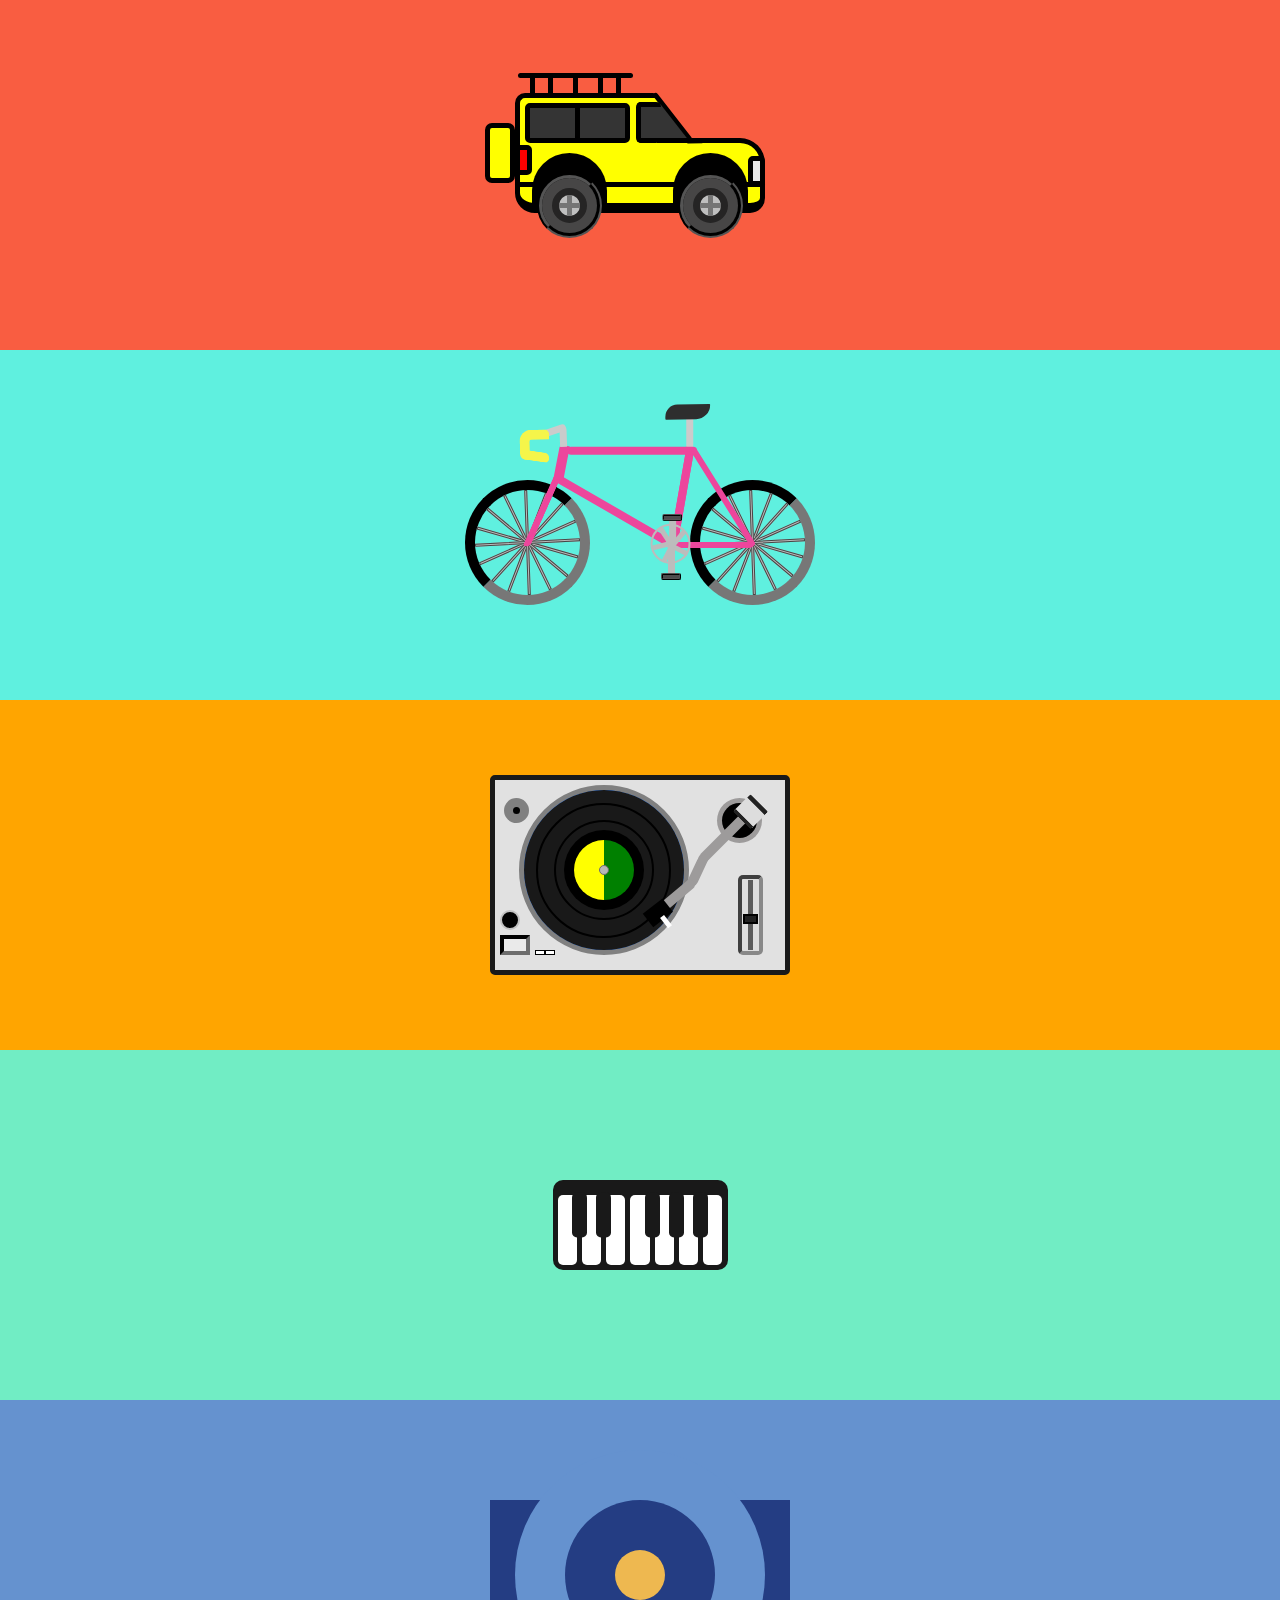
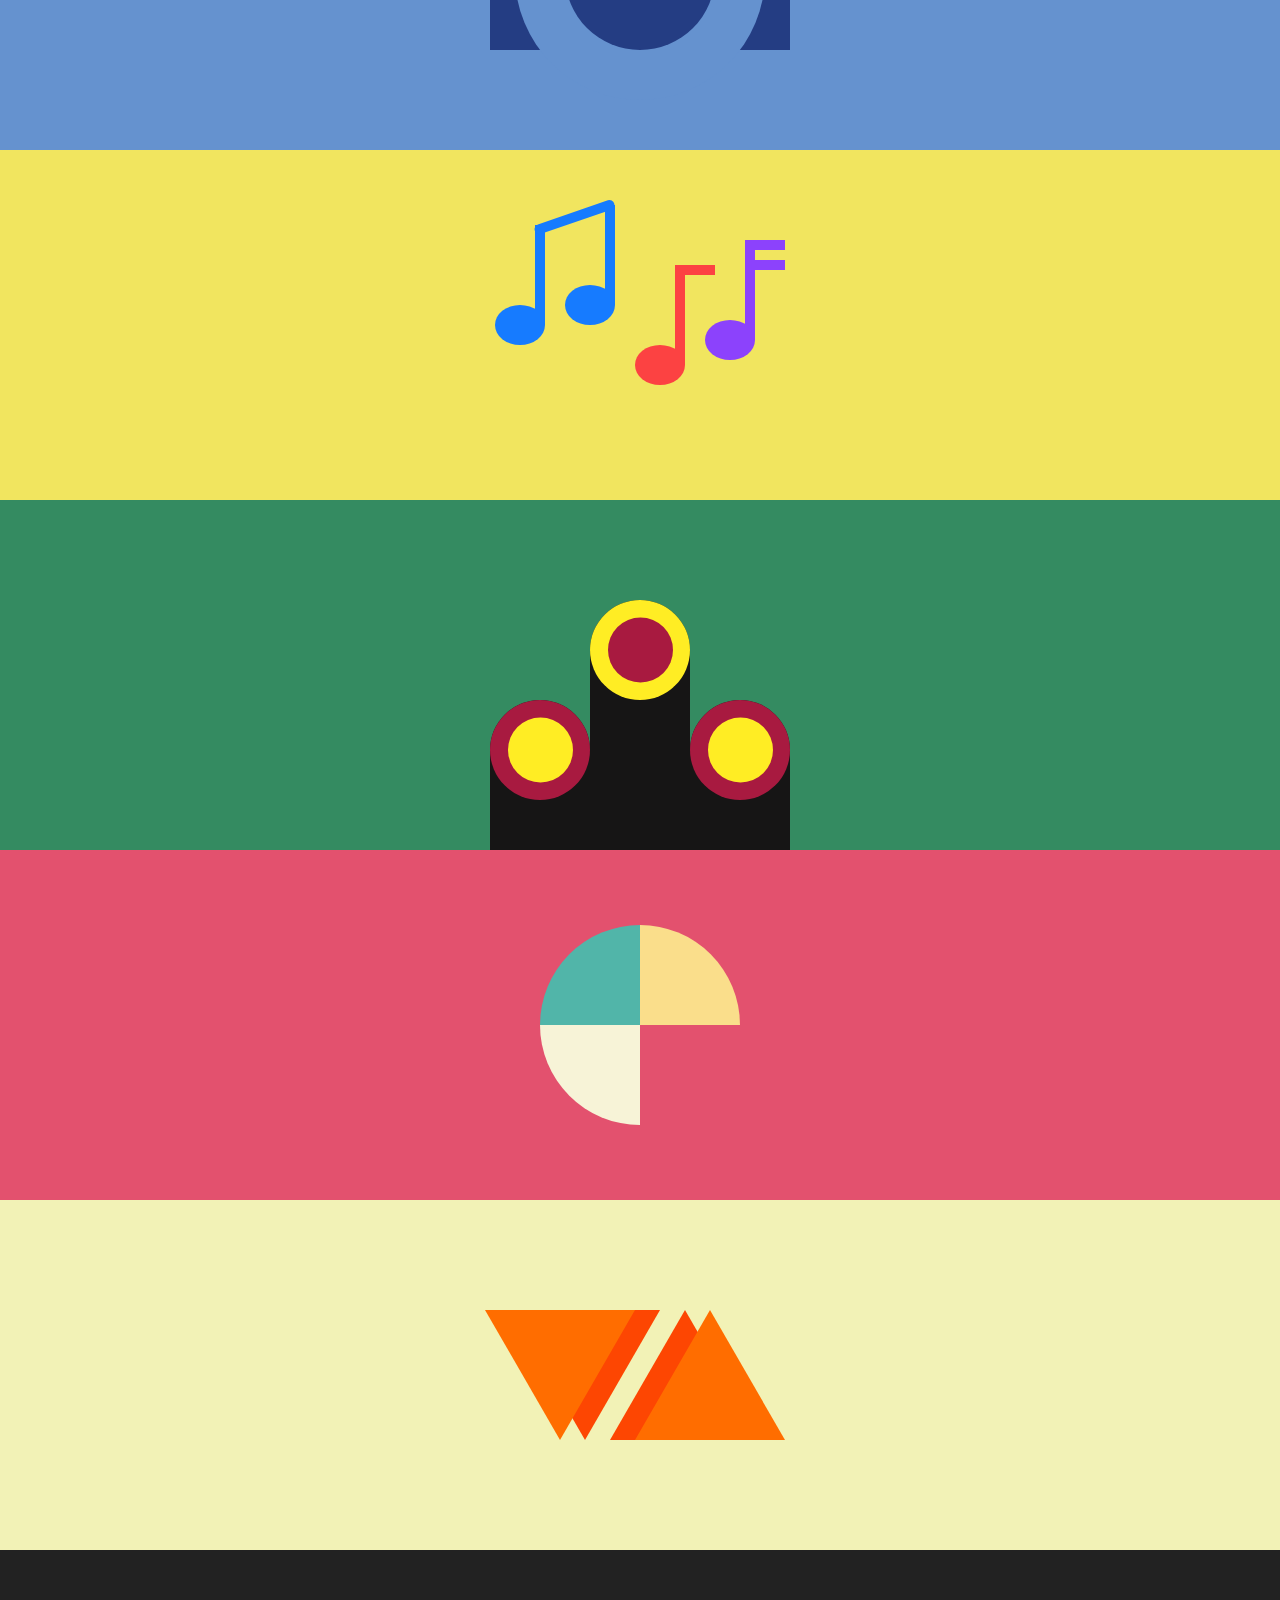
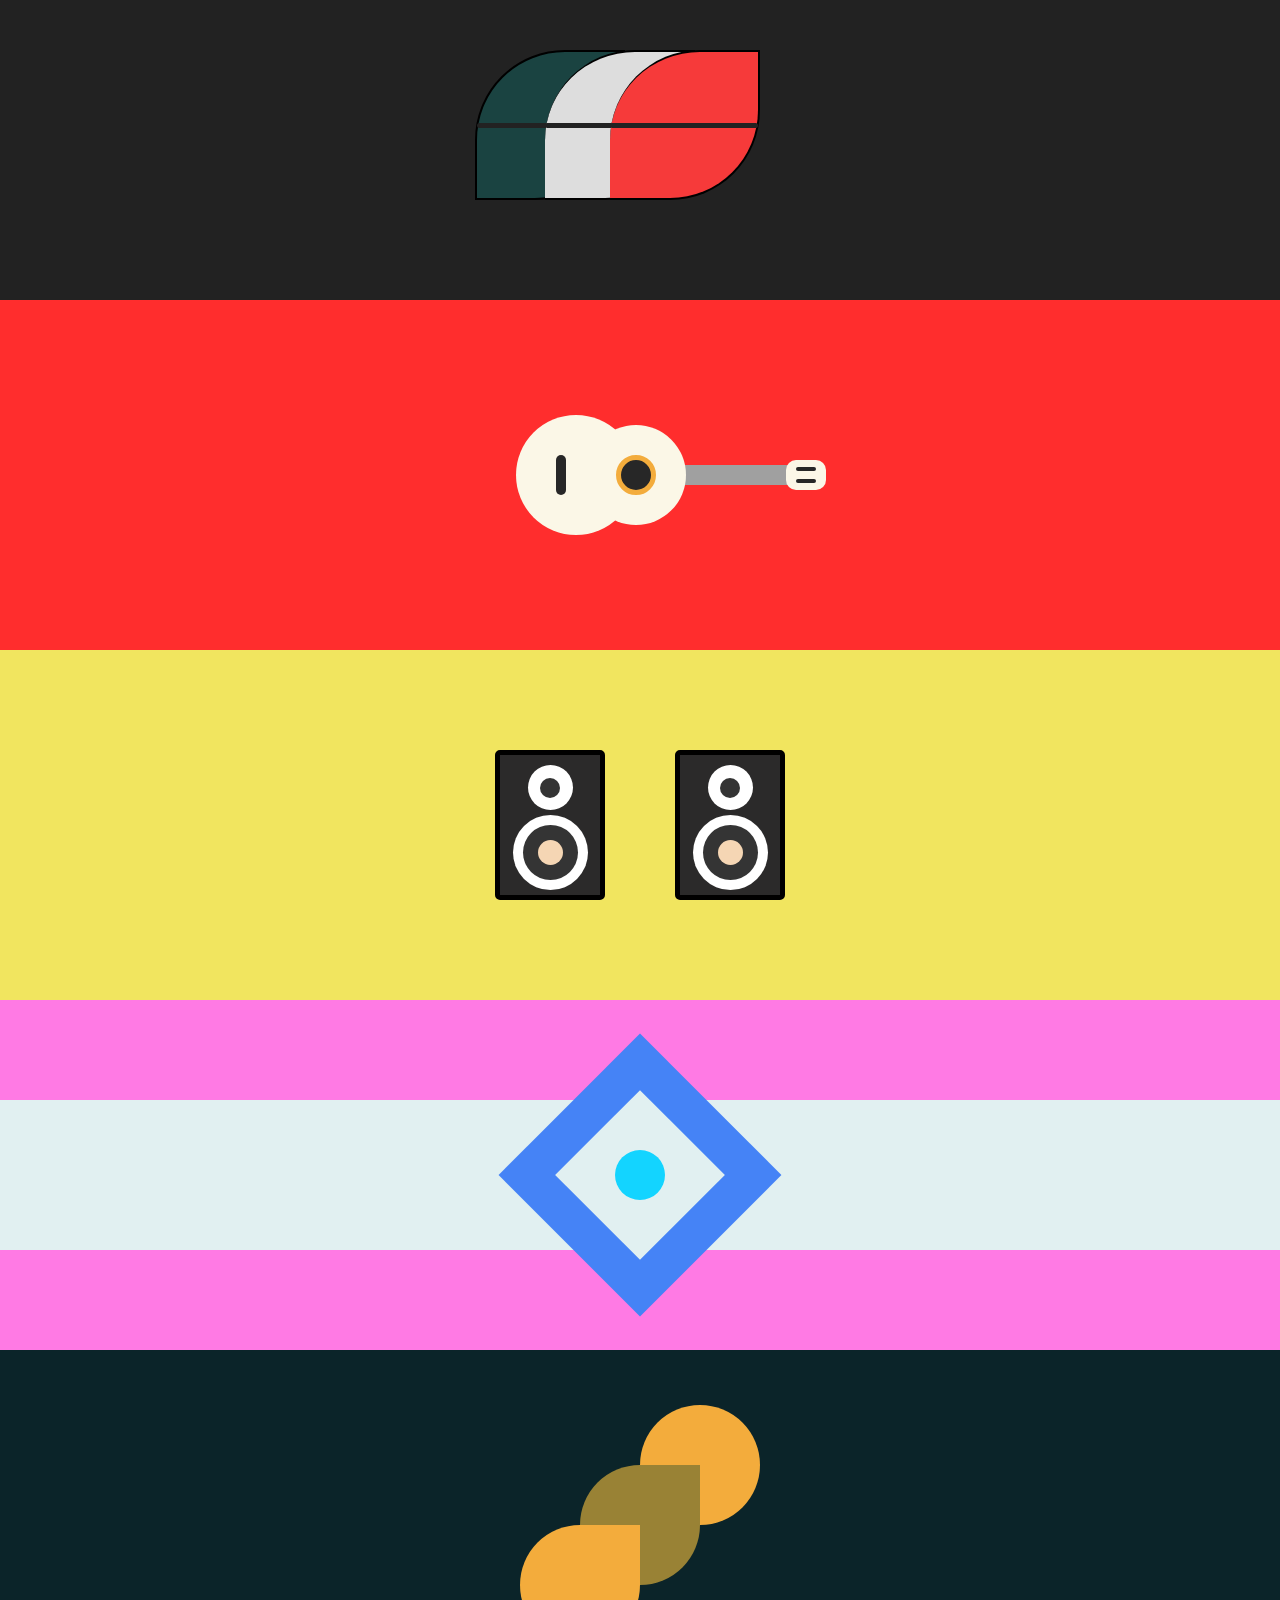
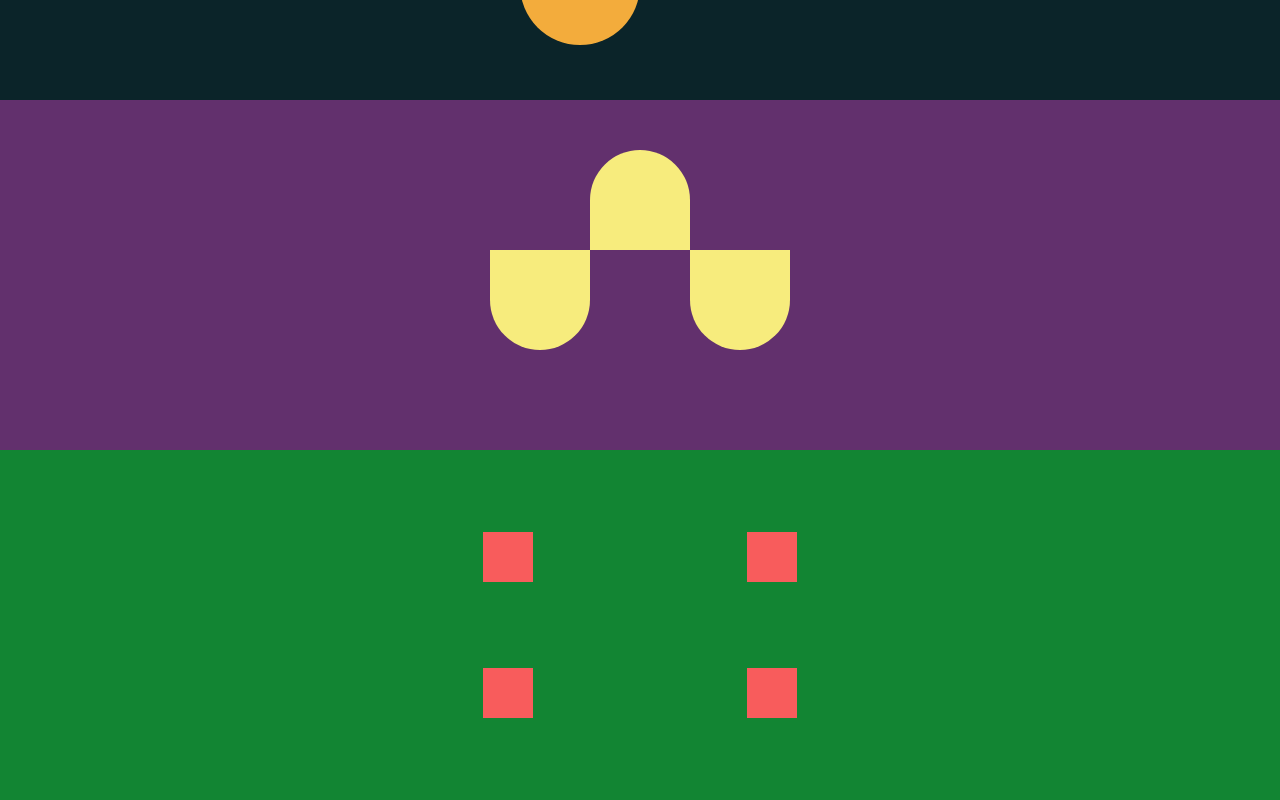
==== commit c10e2cbe: "truck done?" ====
--- a/index.html
+++ b/index.html
@@ -9,6 +9,54 @@
     <link rel="shortcut icon" href="./assets/favicon.ico" type="image/x-icon" />
   </head>
   <body>
+    <section class="truck">
+      <div class="truckBody">
+        <div class="rearLight"></div>
+        <div class="frontLight"></div>
+        <div class="fenderLine"></div>
+        <div class="wheelWells">
+          <div class="tire">
+            <div class="rim">
+              <div class="rimSpoke rs1"></div>
+              <div class="rimSpoke rs2"></div>
+            </div>
+          </div>
+        </div>
+        <div class="wheelWells">
+          <div class="tire">
+            <div class="rim">
+              <div class="rimSpoke rs1"></div>
+              <div class="rimSpoke rs2"></div>
+            </div>
+          </div>
+        </div>
+        <div class="topFrame">
+          <div class="roofRack">
+            <div class="rackLine rl1"></div>
+            <div class="rackLine rl2"></div>
+            <div class="rackLine rl3"></div>
+            <div class="rackLine rl4"></div>
+            <div class="rackLine rl5"></div>
+          </div>
+          <div class="topFrameR">
+            <div class="window">
+              <div class="windowDiv"></div>
+            </div>
+            <div class="frontWindow"></div>
+          </div>
+          <div class="topFrameF">
+            <div class="bezel">
+              <div class="bezelCont"></div>
+            </div>
+            <div class="triangleWindow"></div>
+            <div class="frontWindowAdd">
+              <div class="windowLine"></div>
+            </div>
+          </div>
+        </div>
+        <div class="spare"></div>
+      </div>
+    </section>
     <section class="bike">
       <div class="wheelsContainer">
         <div class="wheel">
--- a/style.css
+++ b/style.css
@@ -1192,7 +1192,7 @@
 
 .spoke {
   background: #bcbcbc;
-  border: .5px solid #464646;
+  border: 0.5px solid #464646;
   position: absolute;
 }
 
@@ -1298,7 +1298,6 @@
   width: 7px;
   height: 35px;
   background: #cbcbcb;
-  border: 1.5px solid #aeabab;
   position: absolute;
   top: -20px;
   transform: translateX(-6px) translateY(-15px) rotate(350deg);
@@ -1441,7 +1440,6 @@
   width: 7px;
   height: 22px;
   background: #cbcbcb;
-    border: 1.5px solid #aeabab;
   transform: translateX(-2px) translateY(-20px) rotate(347deg);
   z-index: 1;
   position: relative;
@@ -1476,6 +1474,245 @@
   border-radius: 55px 67px 10px 75px;
 }
 
+.truck {
+  display: flex;
+  justify-content: center;
+  align-items: center;
+  background: #f95d41;
+}
+
+.truckBody {
+  height: 75px;
+  width: 250px;
+  border: 5px solid black;
+  border-bottom: 10px solid black;
+  background: yellow;
+  border-radius: 0px 25px 15px 20px;
+  display: flex;
+  position: relative;
+  justify-content: space-between;
+  padding: 0 12px;
+  align-items: end;
+}
+
+.rearLight {
+  height: 30px;
+  width: 17px;
+  border-radius: 5px;
+  background: red;
+  border: 5px solid black;
+  position: absolute;
+  transform: translateX(-17px) translateY(-28px);
+}
+
+.frontLight {
+  height: 30px;
+  width: 17px;
+  border-radius: 5px;
+  background: #e8e8e8;
+  border: 5px solid black;
+  position: absolute;
+  transform: translateX(216px) translateY(-17px);
+}
+
+.fenderLine {
+  width: 250px;
+  height: 5px;
+  border-radius: 10px;
+  background: #000000;
+  position: absolute;
+  transform: translateX(-17px) translateY(-16px);
+}
+
+.topFrame {
+  height: 75px;
+  width: 275px;
+  position: absolute;
+  top: -50px;
+  left: -5px;
+  display: flex;
+}
+
+.roofRack {
+  position: absolute;
+  height: 5px;
+  width: 115px;
+  background: #000000;
+  transform: translateX(3px) translateY(-20px) rotate(0deg);
+  border-radius: 10px;
+}
+
+.rackLine {
+  width: 5px;
+  height: 23px;
+  background: #000000;
+  position: absolute;
+}
+
+.rl1 {
+  transform: translateX(98px);
+}
+
+.rl2 {
+  transform: translateX(80px);
+}
+
+.rl3 {
+  transform: translateX(55px);
+}
+
+.rl4 {
+  transform: translateX(30px);
+}
+
+.rl5 {
+  transform: translateX(12px);
+}
+
+.topFrameR {
+  width: 140px;
+  height: 50px;
+  border: 5px solid rgb(0, 0, 0);
+  border-right: none;
+  border-bottom: none;
+  background: yellow;
+  border-radius: 10px 2px 0 0;
+  display: flex;
+  justify-content: flex-start;
+}
+
+.window {
+  height: 40px;
+  width: 105px;
+  border: 5px solid black;
+  background: #343434;
+  border-radius: 5px;
+  margin: 5px 0 0 5px;
+  display: flex;
+  justify-content: center;
+}
+
+.windowDiv {
+  height: 35px;
+  width: 5px;
+  background: black;
+}
+
+.topFrameF {
+  width: 0;
+  height: 0;
+  border-style: solid;
+  border-width: 50px 0 0 40px;
+  border-color: transparent transparent transparent yellow;
+  border-radius: 0px 0px 0px 0px;
+}
+
+.bezel {
+  width: 5px;
+  height: 60px;
+  background: black;
+  transform: translateX(-25px) translateY(-56px) rotate(322deg);
+  border-radius: 5px;
+}
+
+.bezelCont {
+  width: 5px;
+  height: 15px;
+  background: black;
+  transform: translateX(3px) translateY(55px) rotate(307deg);
+}
+
+.triangleWindow {
+  width: 0;
+  height: 0;
+  border-style: solid;
+  border-width: 35px 0 0 35px;
+  border-color: transparent transparent transparent #343434;
+  position: absolute;
+  transform: translateX(-37px) translateY(-97px) rotate(7deg);
+}
+
+.frontWindowAdd {
+  position: absolute;
+  height: 41px;
+  width: 25px;
+  background: #343434;
+  border: 5px solid black;
+  border-right: none;
+  border-radius: 5px;
+  transform: translateX(-59px) translateY(-101px) rotate(0deg);
+}
+
+.windowLine {
+  position: absolute;
+  width: 35px;
+  height: 5px;
+  background: #000000;
+  transform: translateX(16px) translateY(31px) rotate(0deg);
+}
+
+.wheelWells {
+  height: 50px;
+  width: 75px;
+  border-radius: 50px 50px 0 0;
+  background: #000000;
+  display: flex;
+  justify-content: center;
+  align-items: flex-end;
+  z-index: 10;
+}
+
+.tire {
+  height: 65px;
+  width: 65px;
+  border-radius: 100%;
+  background: #474646;
+  border: 5px groove #000000;
+  position: relative;
+  top: 35px;
+  display: flex;
+  align-items: center;
+  justify-content: center;
+  transform: translateY(0px);
+  /* animation: 1s linear infinite tireBounce; */
+}
+
+.rim {
+  height: 35px;
+  width: 35px;
+  border-radius: 100%;
+  background: #bfbfbf;
+  border: 7px solid #252424;
+  transform: rotate(0deg);
+  animation: 2s linear infinite nowPlaying;
+}
+
+.rimSpoke {
+  height: 21px;
+  width: 5px;
+  background: #757575;
+  position: absolute;
+}
+
+.rs1 {
+  transform: translateX(8px) translateY(0px) rotate(0deg);
+}
+
+.rs2 {
+  transform: translateX(8px) translateY(0px) rotate(90deg);
+}
+
+.spare {
+  width: 30px;
+  height: 60px;
+  border-radius: 7px;
+  border: 5px solid black;
+  background: yellow;
+  position: absolute;
+  left: -35px;
+  top: -20px;
+}
+
 /* animations */
 
 @keyframes spin {
@@ -1709,3 +1946,18 @@
     transform: translateX(199px) translateY(62px) rotate(-359deg);
   }
 }
+
+@keyframes tireBounce {
+  0% {
+    transform: translateY(0px);
+  }
+  50% {
+    transform: translateY(-4px);
+  }
+  65% {
+    transform: translateY(-1px);
+  }
+  100% {
+    transform: translateY(1px);
+  }
+}
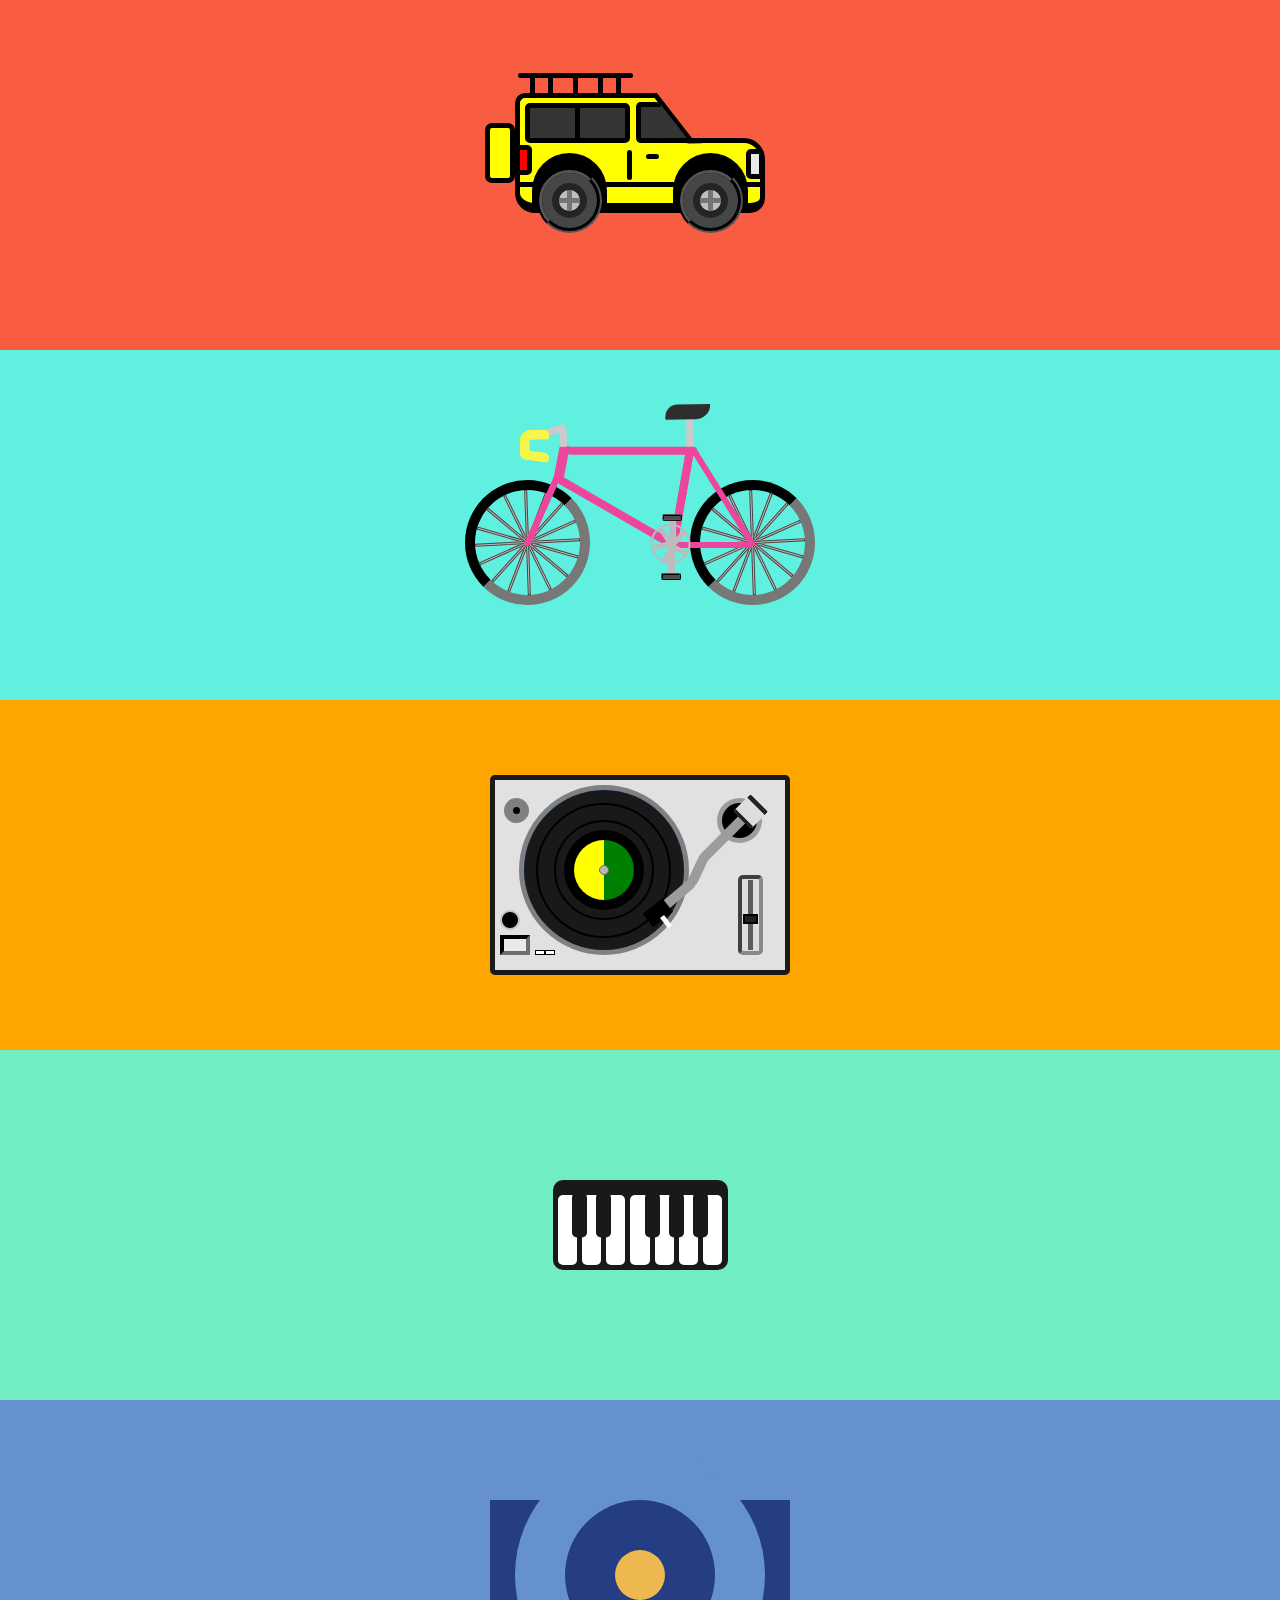
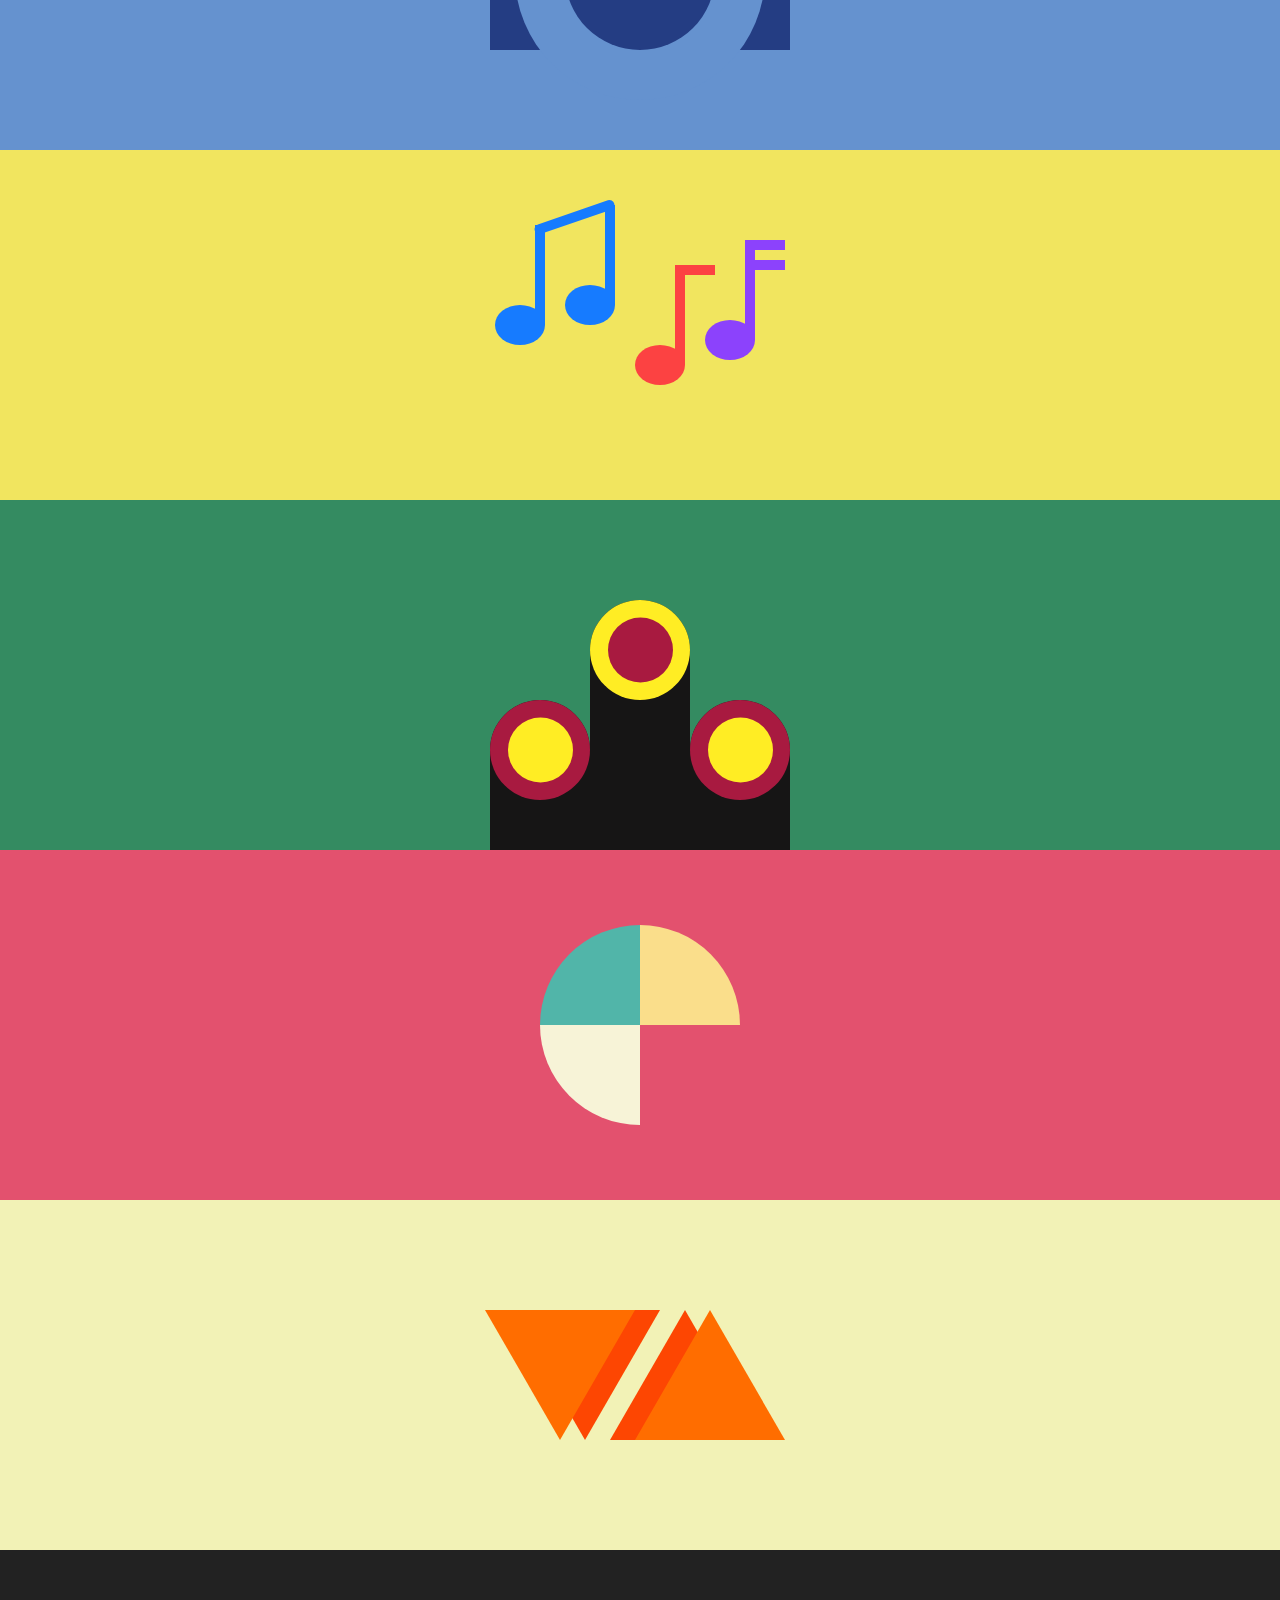
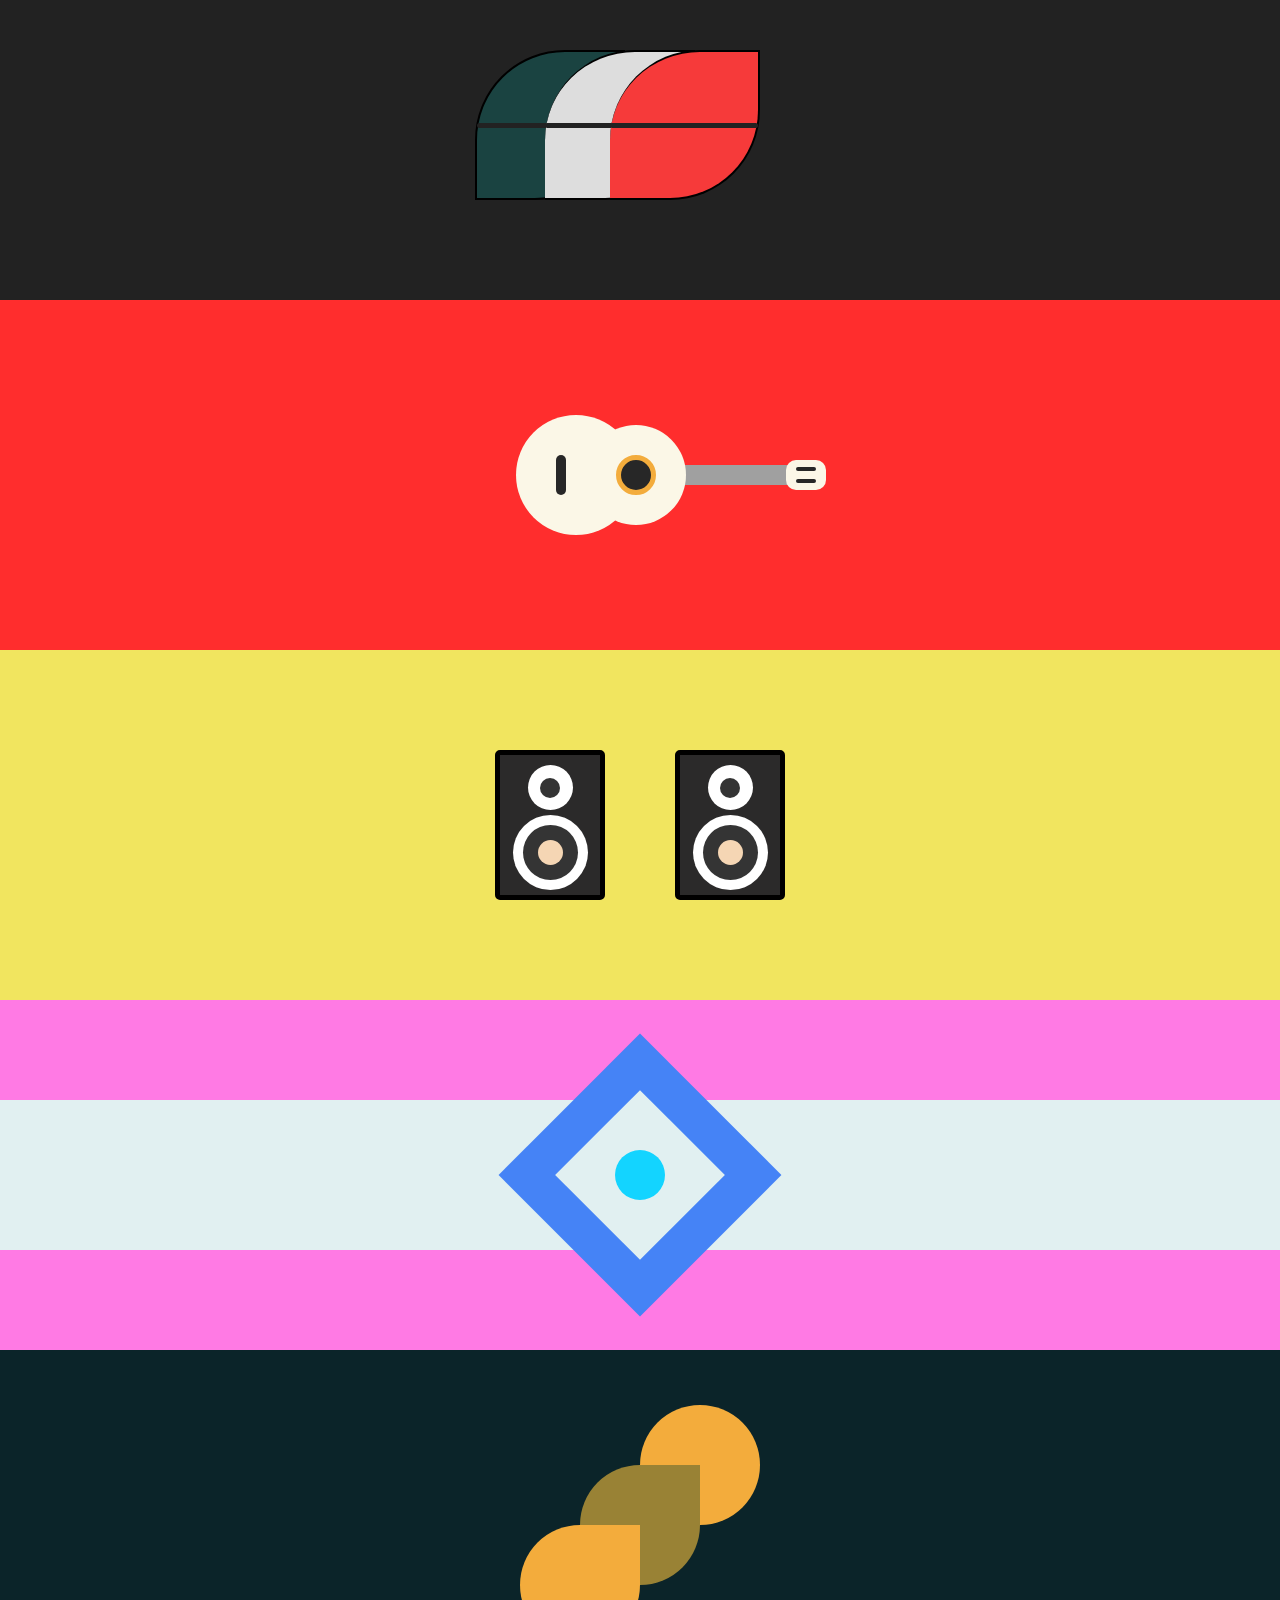
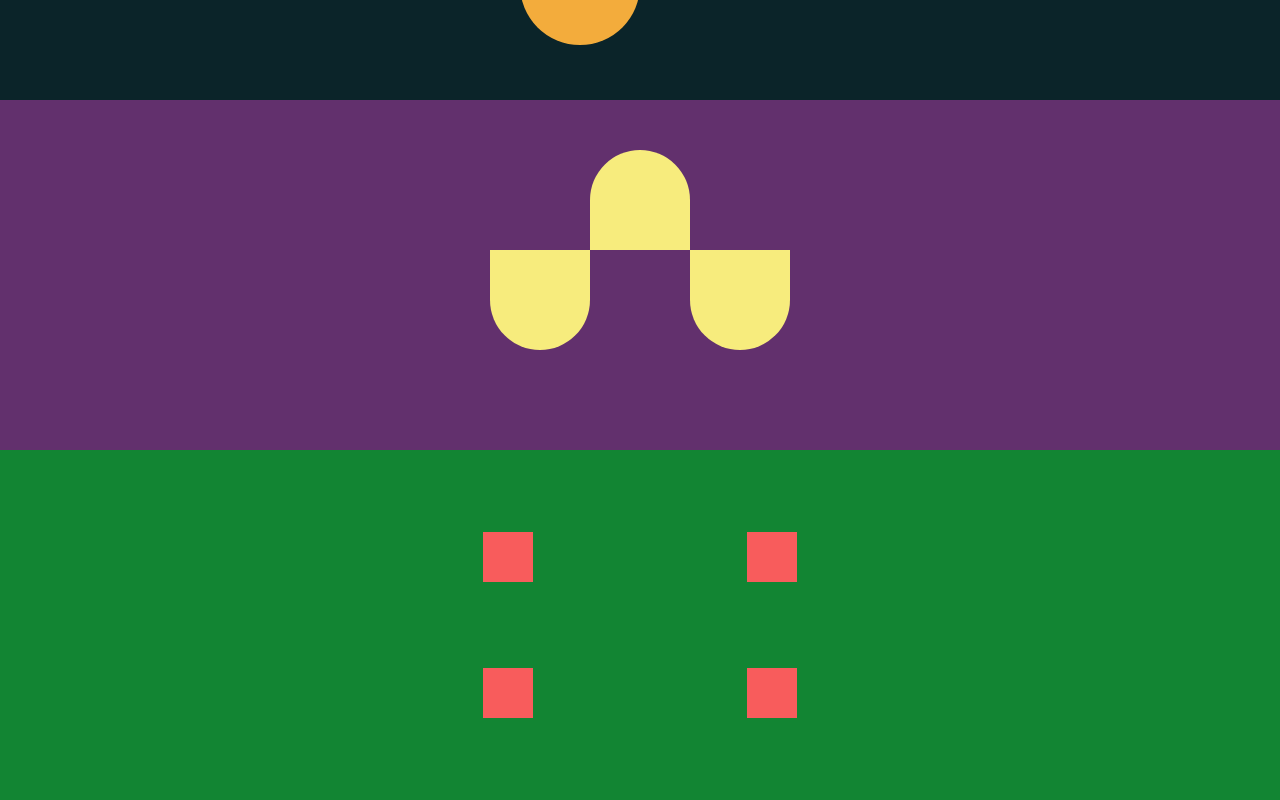
==== commit c153ec44: "truck" ====
--- a/index.html
+++ b/index.html
@@ -13,7 +13,10 @@
       <div class="truckBody">
         <div class="rearLight"></div>
         <div class="frontLight"></div>
-        <div class="fenderLine"></div>
+        <div class="fenderLine">
+          <div class="middleLine"></div>
+          <div class="doorhandle"></div>
+        </div>
         <div class="wheelWells">
           <div class="tire">
             <div class="rim">
--- a/style.css
+++ b/style.css
@@ -1487,7 +1487,7 @@
   border: 5px solid black;
   border-bottom: 10px solid black;
   background: yellow;
-  border-radius: 0px 25px 15px 20px;
+  border-radius: 0px 21px 15px 20px;
   display: flex;
   position: relative;
   justify-content: space-between;
@@ -1507,12 +1507,12 @@
 
 .frontLight {
   height: 30px;
-  width: 17px;
+  width: 18px;
   border-radius: 5px;
   background: #e8e8e8;
   border: 5px solid black;
   position: absolute;
-  transform: translateX(216px) translateY(-17px);
+  transform: translateX(214px) translateY(-24px);
 }
 
 .fenderLine {
@@ -1522,6 +1522,25 @@
   background: #000000;
   position: absolute;
   transform: translateX(-17px) translateY(-16px);
+}
+
+.middleLine {
+  width: 5px;
+  height: 30px;
+  border-radius: 5px;
+  background: #000000;
+  position: absolute;
+  transform: translateX(112px) translateY(-32px) rotate(0deg);
+}
+
+
+.doorhandle {
+  width: 5px;
+  height: 13px;
+  border-radius: 5px;
+  background: #000000;
+  position: absolute;
+  transform: translateX(135px) translateY(-32px) rotate(90deg);
 }
 
 .topFrame {
@@ -1669,7 +1688,7 @@
   background: #474646;
   border: 5px groove #000000;
   position: relative;
-  top: 35px;
+  top: 30px;
   display: flex;
   align-items: center;
   justify-content: center;
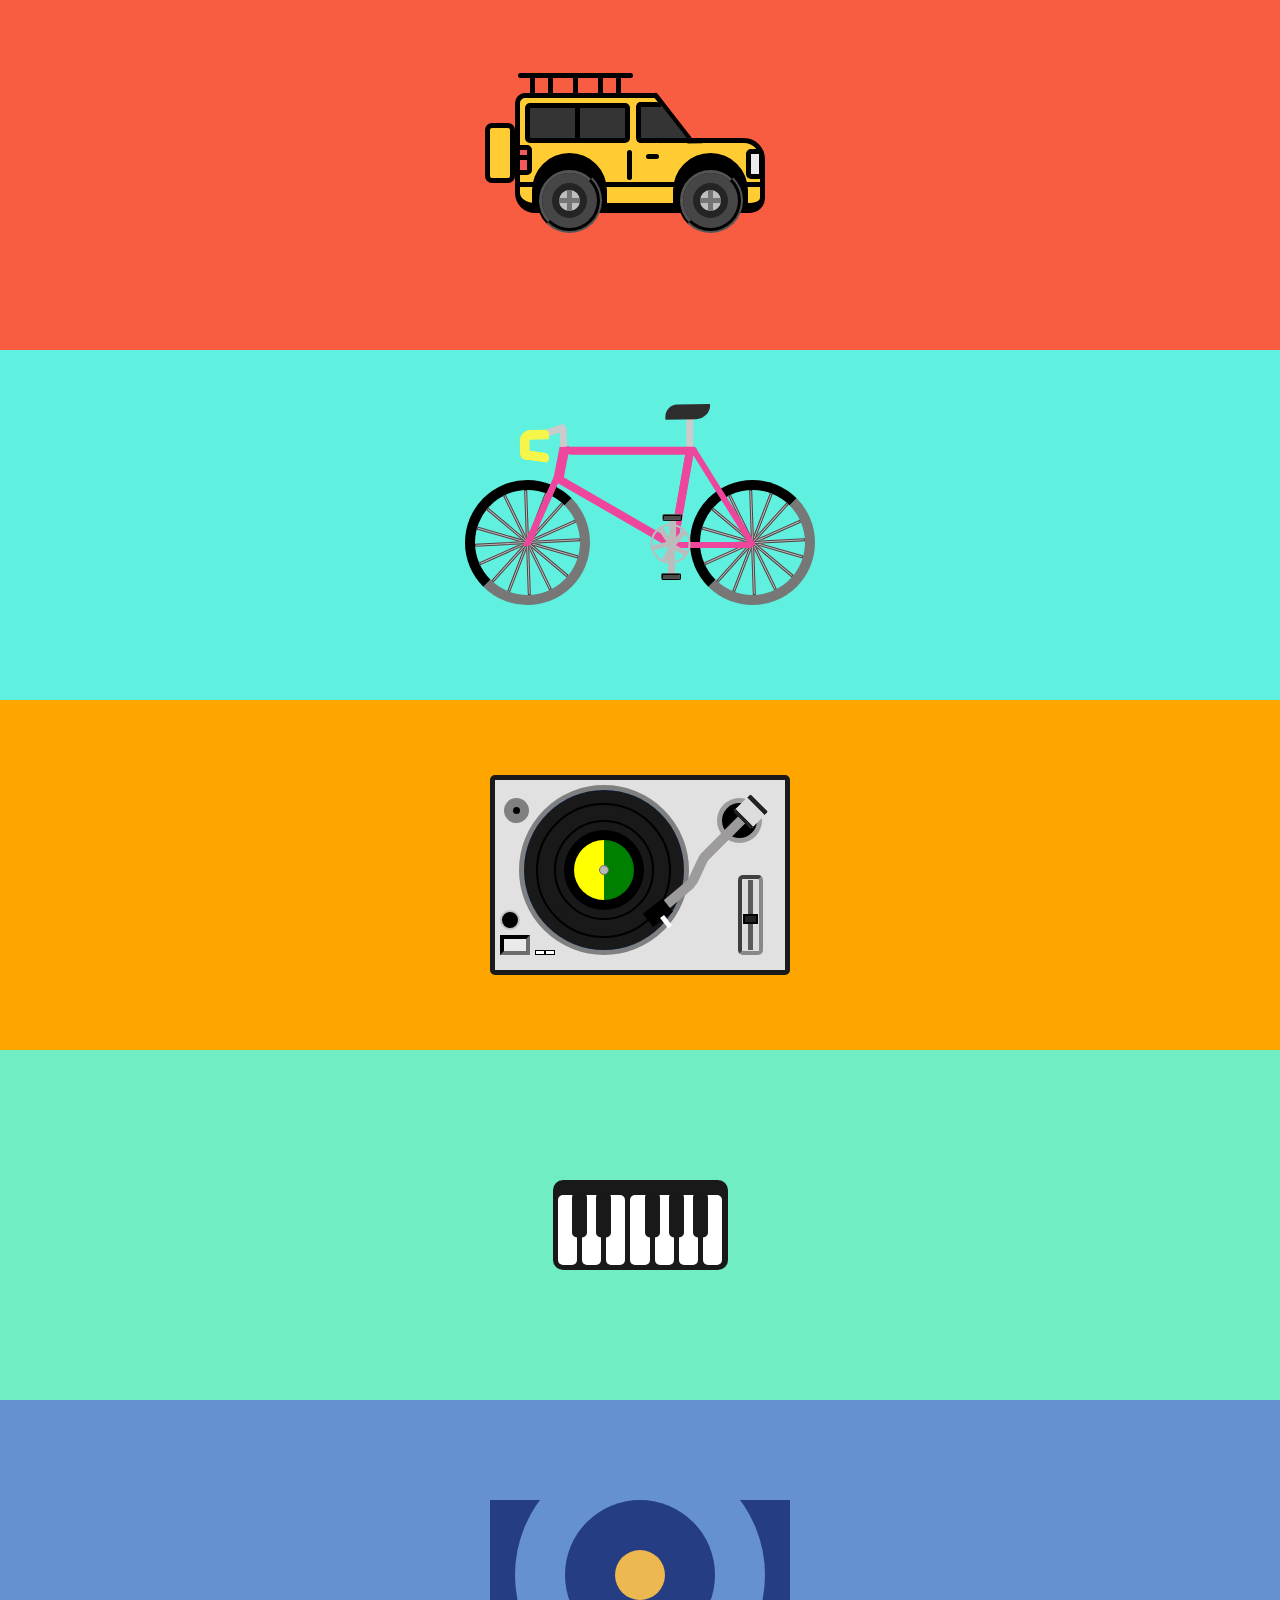
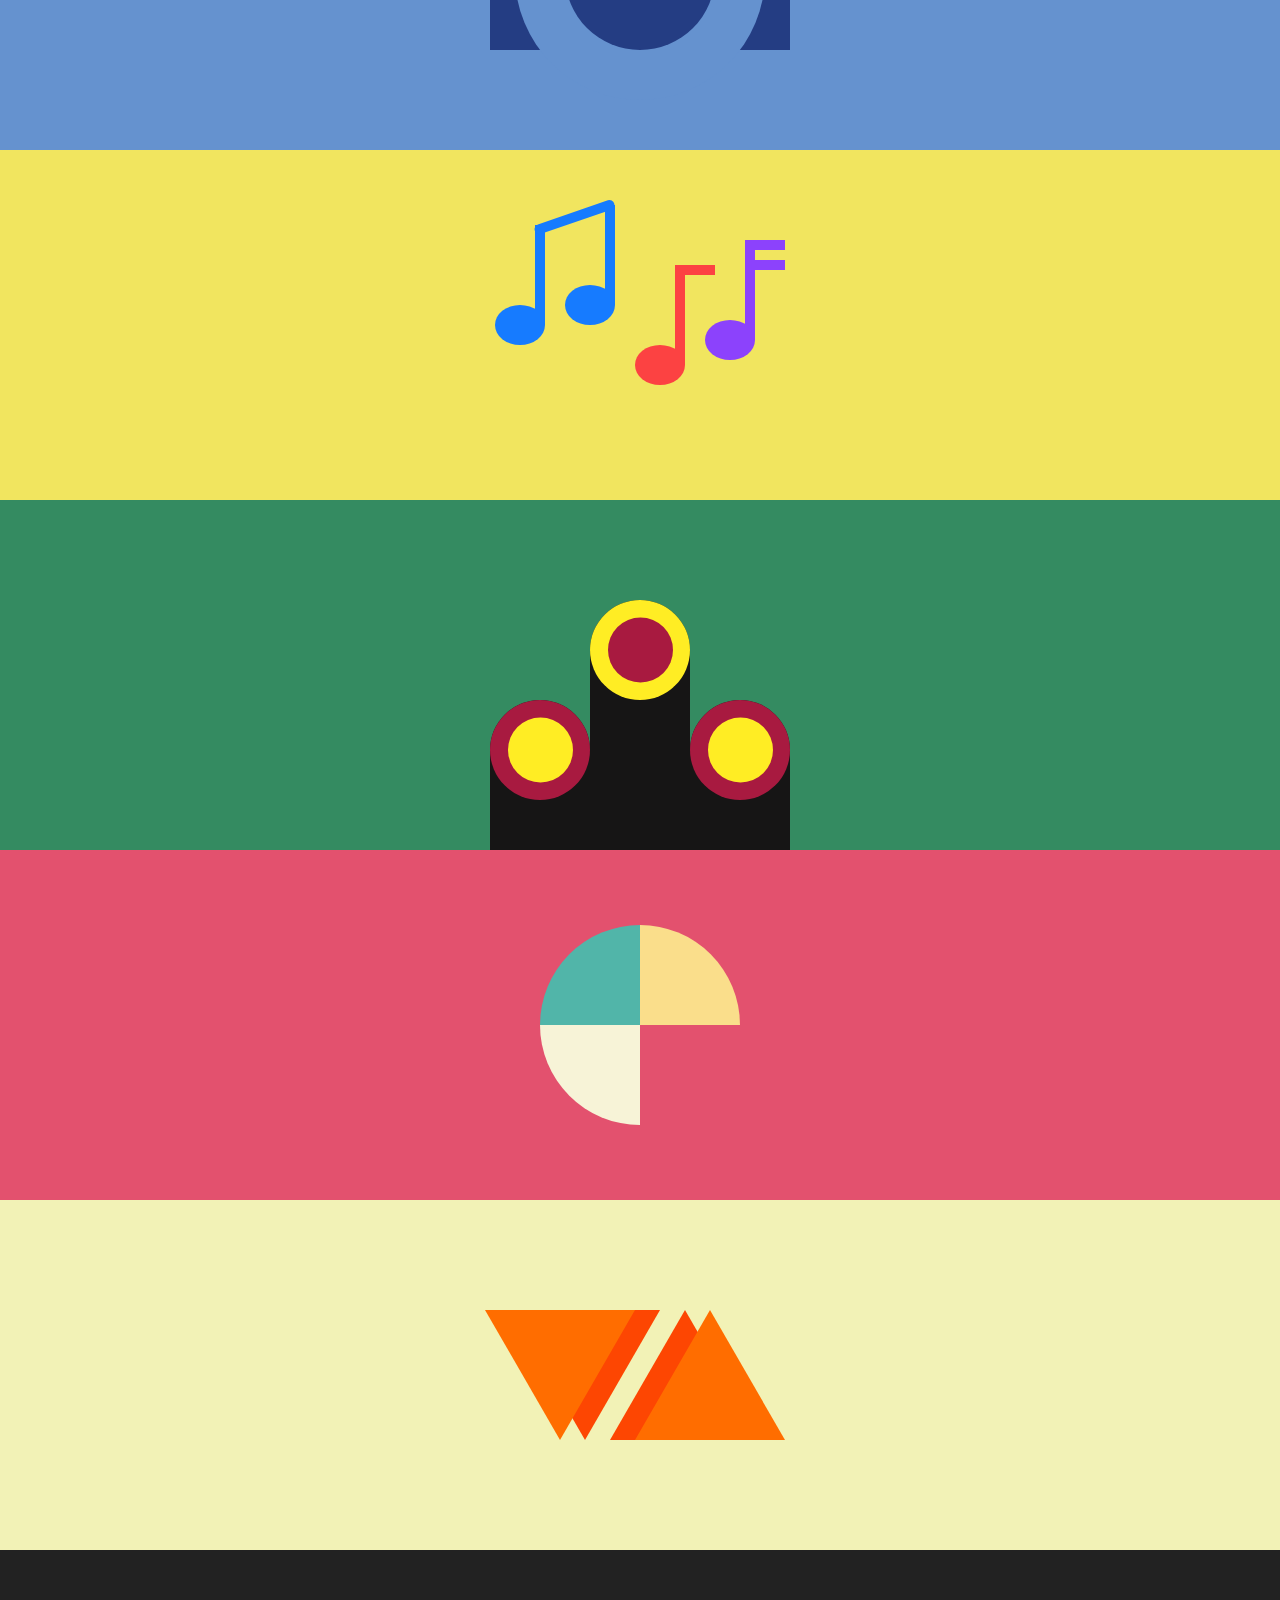
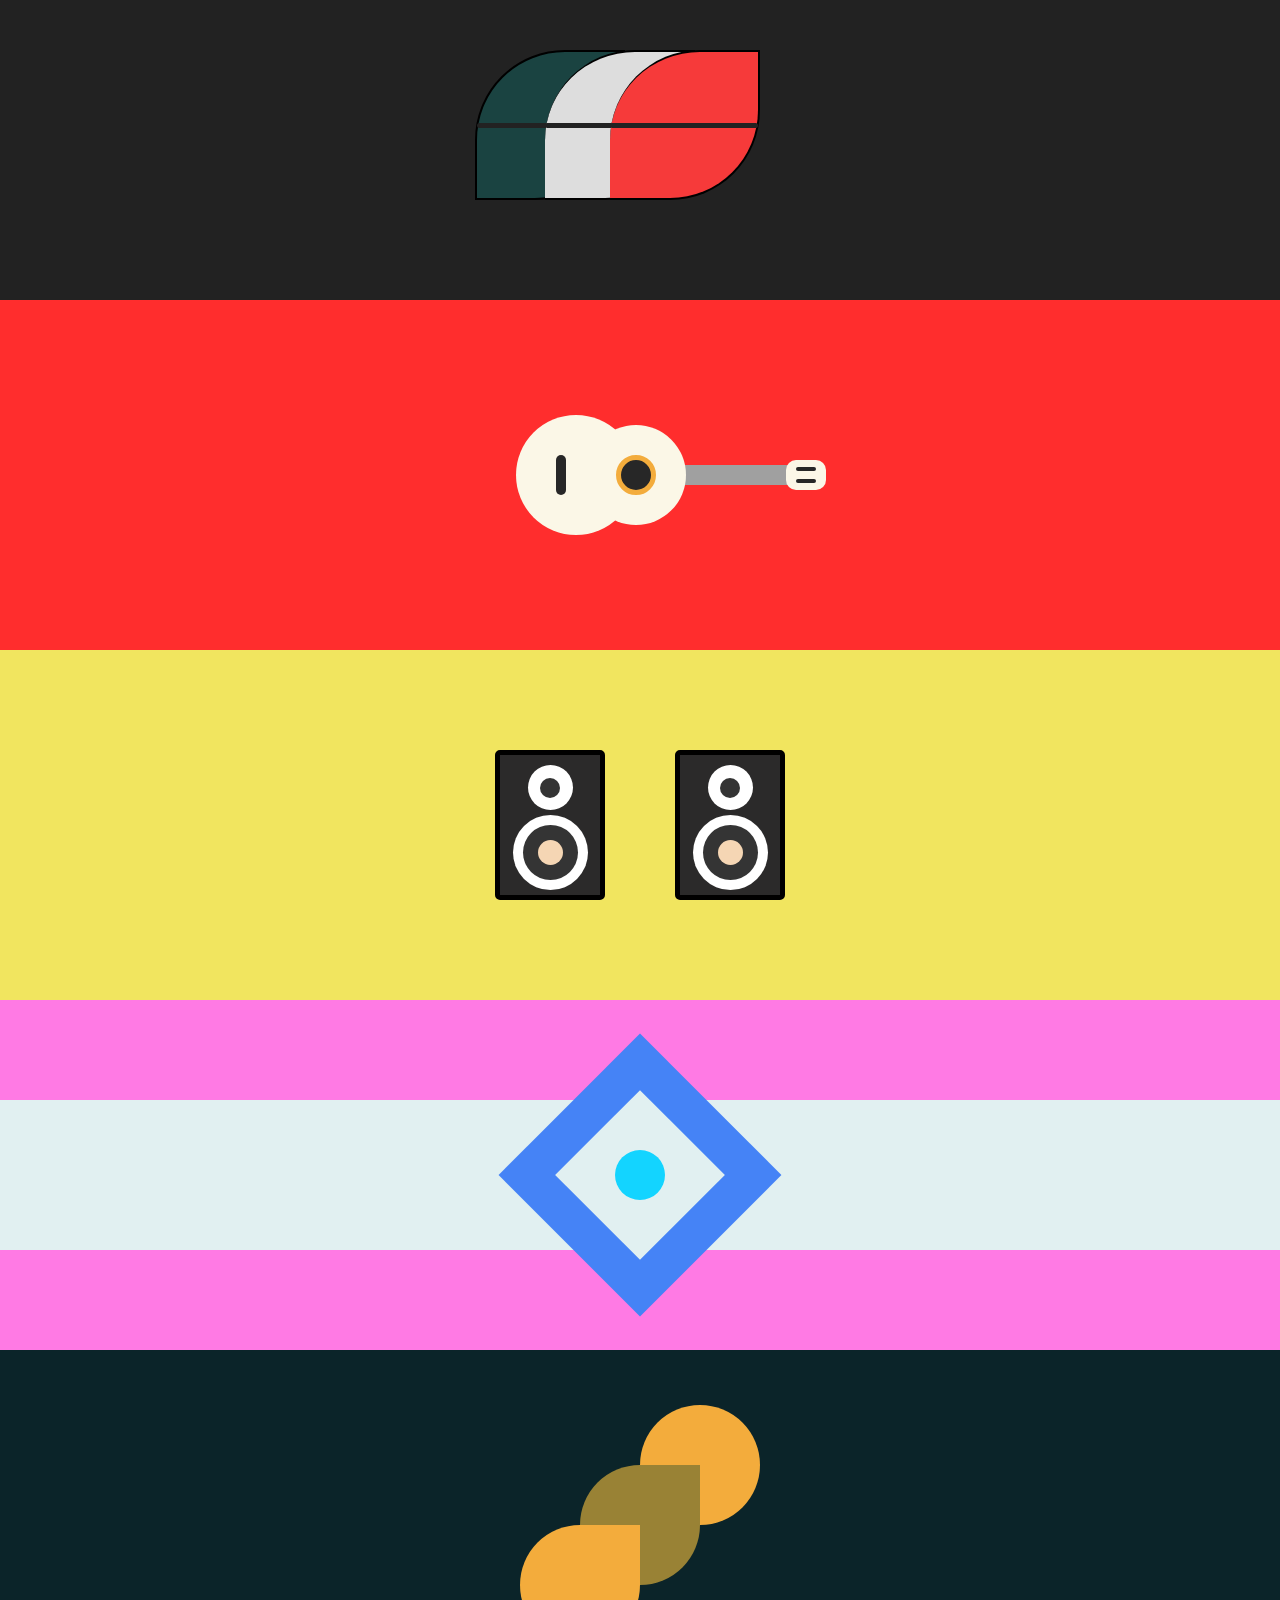
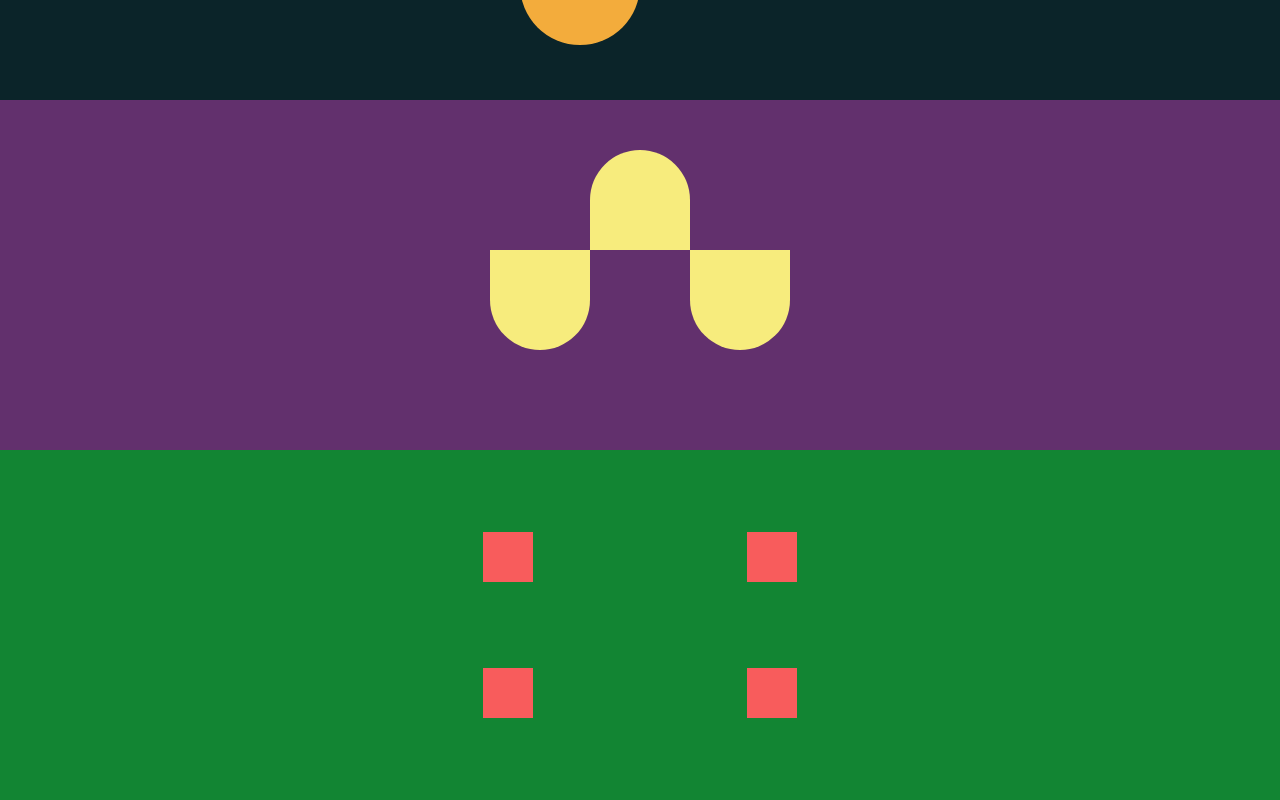
==== commit 17f532ee: "truck" ====
--- a/index.html
+++ b/index.html
@@ -11,8 +11,11 @@
   <body>
     <section class="truck">
       <div class="truckBody">
-        <div class="rearLight"></div>
-        <div class="frontLight"></div>
+        <div class="rearLight">
+                    <div class="lightLine"></div>
+        </div>
+        <div class="frontLight">
+        </div>
         <div class="fenderLine">
           <div class="middleLine"></div>
           <div class="doorhandle"></div>
--- a/style.css
+++ b/style.css
@@ -1486,7 +1486,7 @@
   width: 250px;
   border: 5px solid black;
   border-bottom: 10px solid black;
-  background: yellow;
+  background: #FFCC33;
   border-radius: 0px 21px 15px 20px;
   display: flex;
   position: relative;
@@ -1499,7 +1499,7 @@
   height: 30px;
   width: 17px;
   border-radius: 5px;
-  background: red;
+  background: #f45959;
   border: 5px solid black;
   position: absolute;
   transform: translateX(-17px) translateY(-28px);
@@ -1509,10 +1509,18 @@
   height: 30px;
   width: 18px;
   border-radius: 5px;
-  background: #e8e8e8;
+  background: #ecebeb;
   border: 5px solid black;
   position: absolute;
   transform: translateX(214px) translateY(-24px);
+}
+
+.lightLine {
+  height: 5px;
+  width: 12px;
+  background: #000000;
+  position: absolute;
+    transform: translateX(-2px) translateY(5px);
 }
 
 .fenderLine {
@@ -1594,7 +1602,7 @@
   border: 5px solid rgb(0, 0, 0);
   border-right: none;
   border-bottom: none;
-  background: yellow;
+  background: #FFCC33;
   border-radius: 10px 2px 0 0;
   display: flex;
   justify-content: flex-start;
@@ -1622,7 +1630,7 @@
   height: 0;
   border-style: solid;
   border-width: 50px 0 0 40px;
-  border-color: transparent transparent transparent yellow;
+  border-color: transparent transparent transparent #FFCC33;
   border-radius: 0px 0px 0px 0px;
 }
 
@@ -1726,7 +1734,7 @@
   height: 60px;
   border-radius: 7px;
   border: 5px solid black;
-  background: yellow;
+  background: #FFCC33;
   position: absolute;
   left: -35px;
   top: -20px;
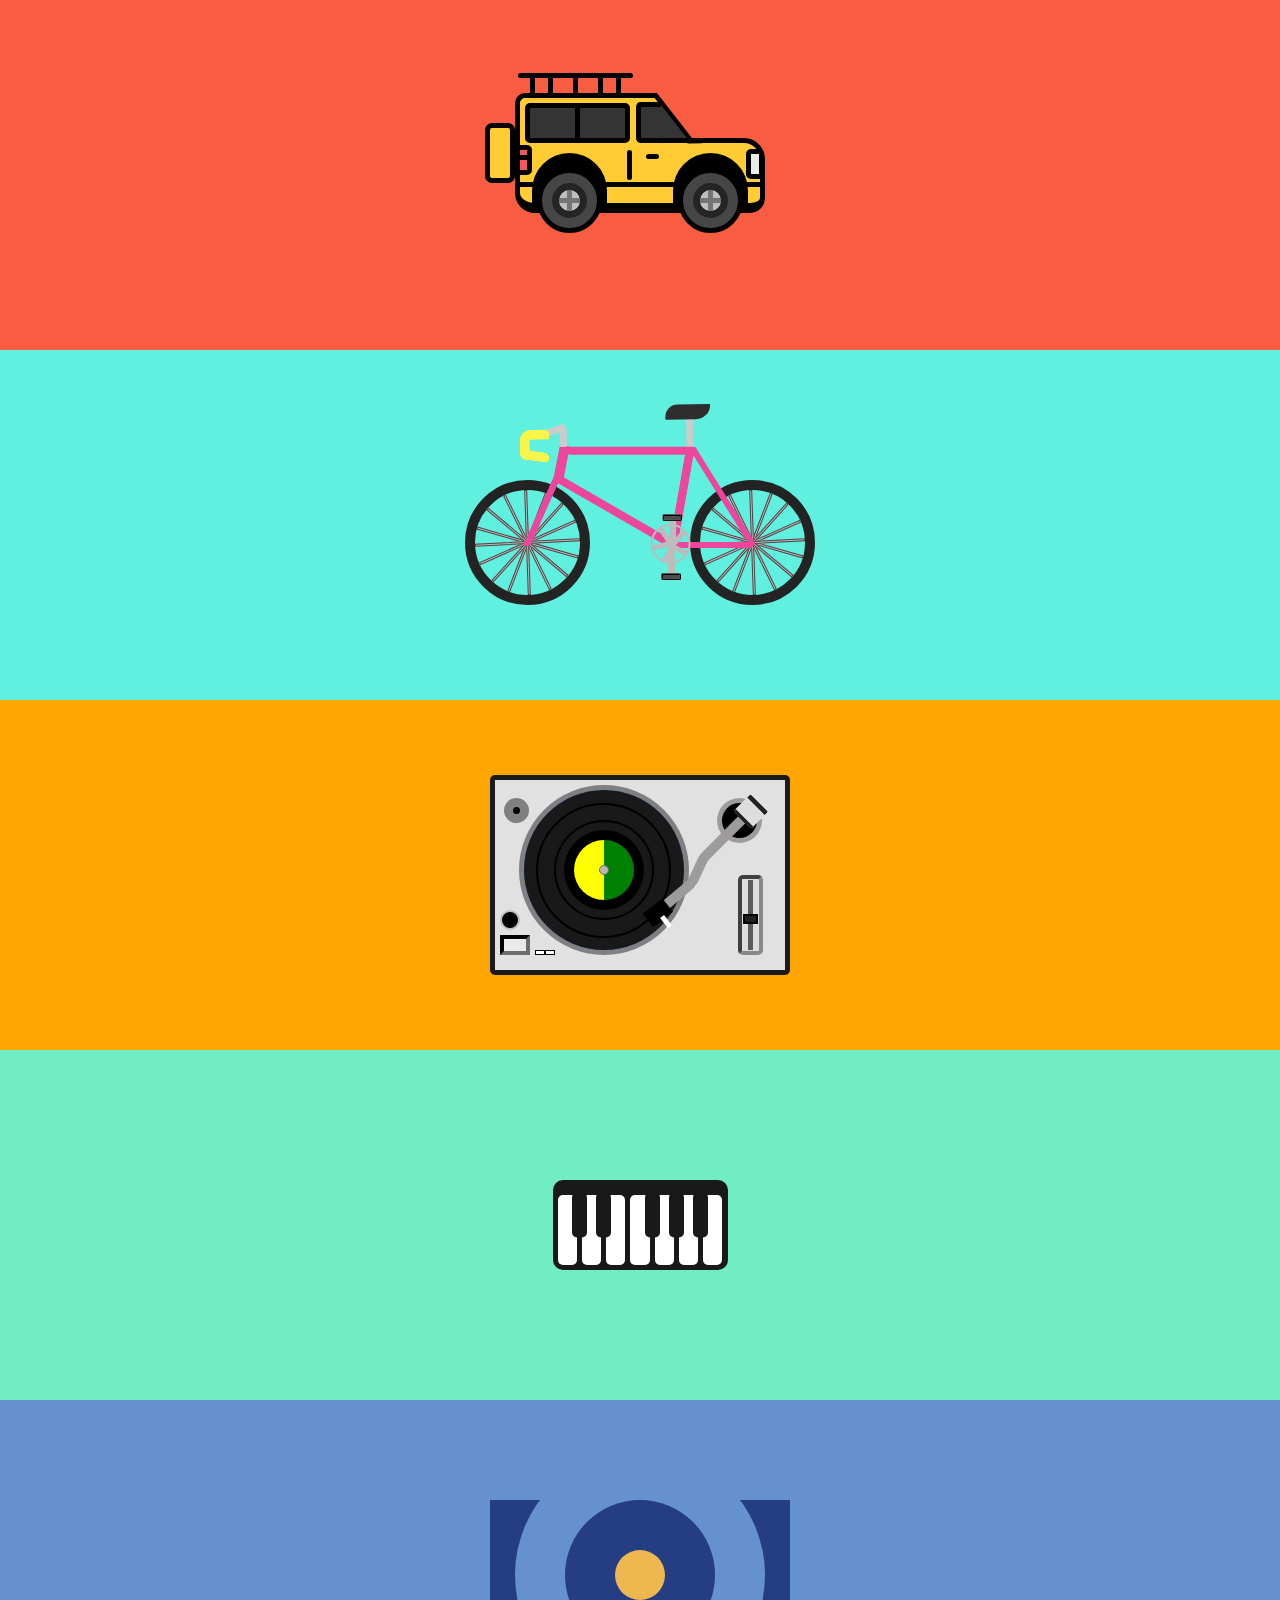
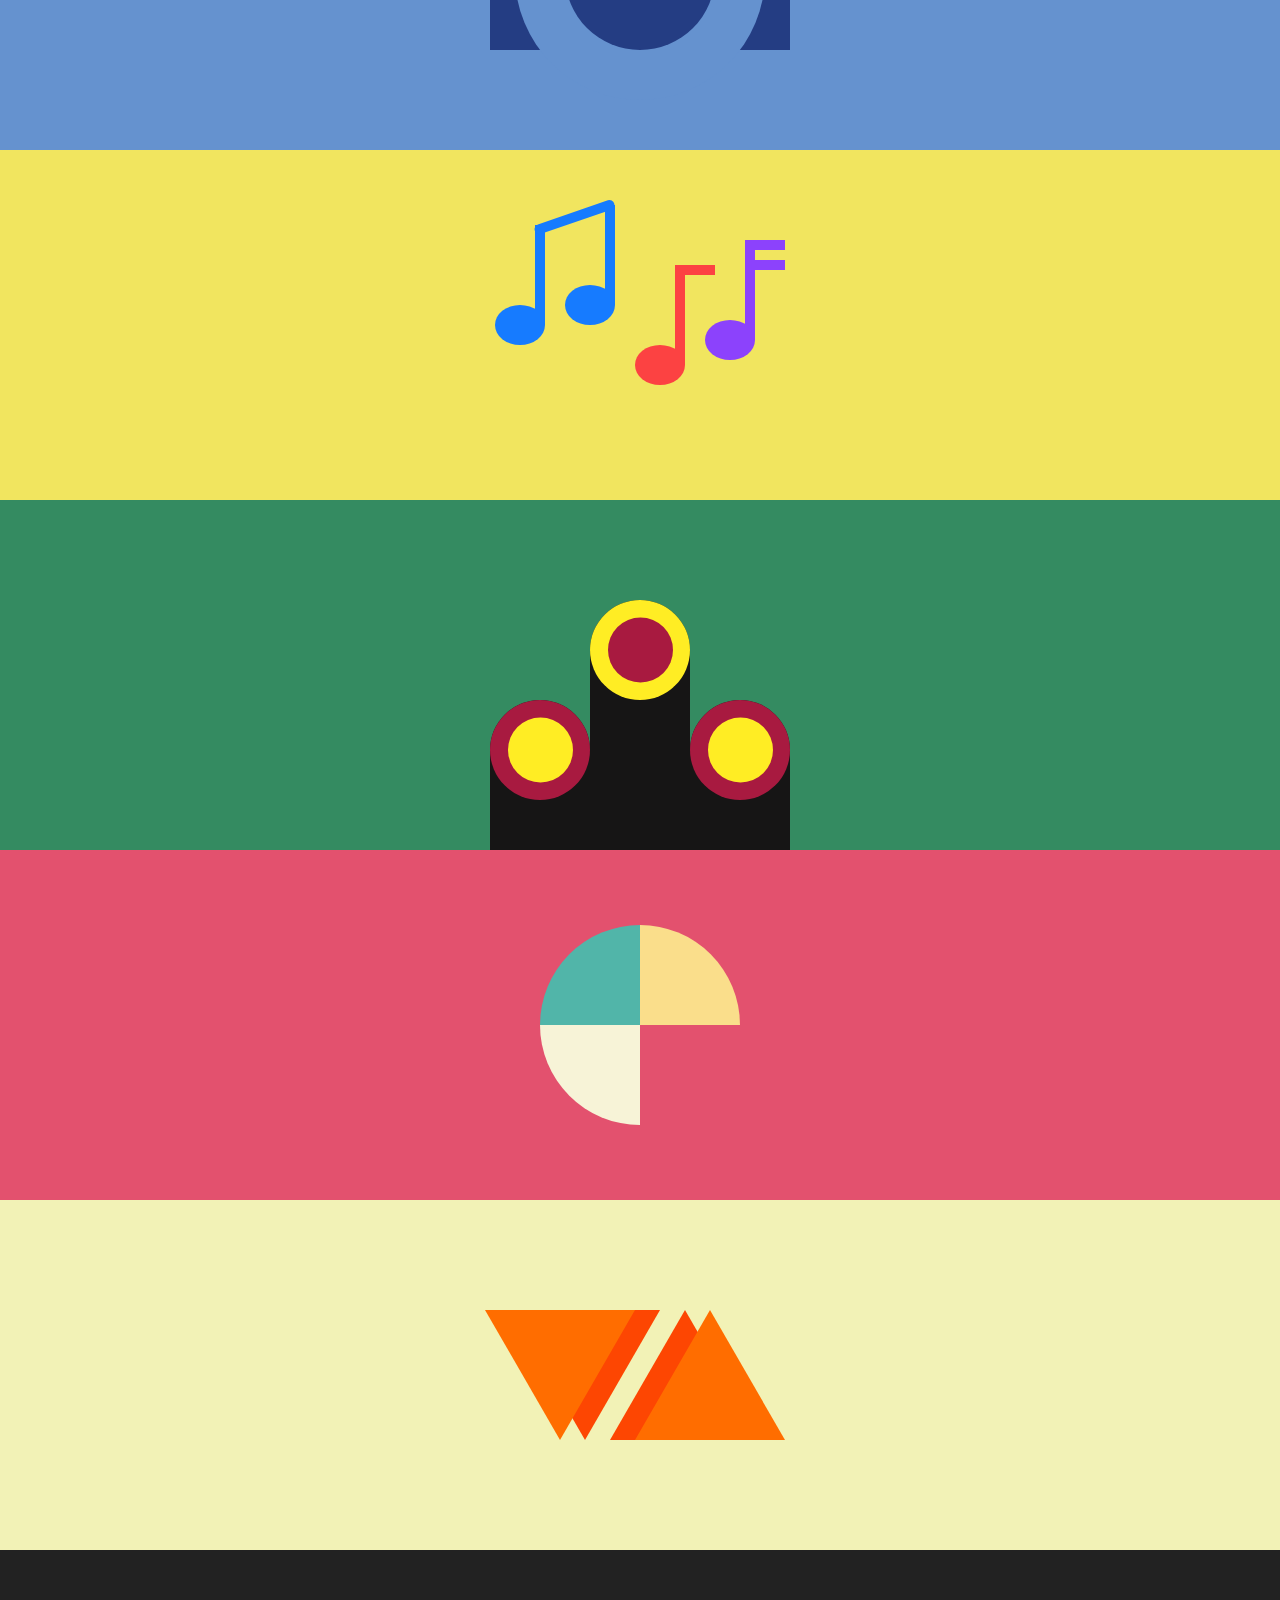
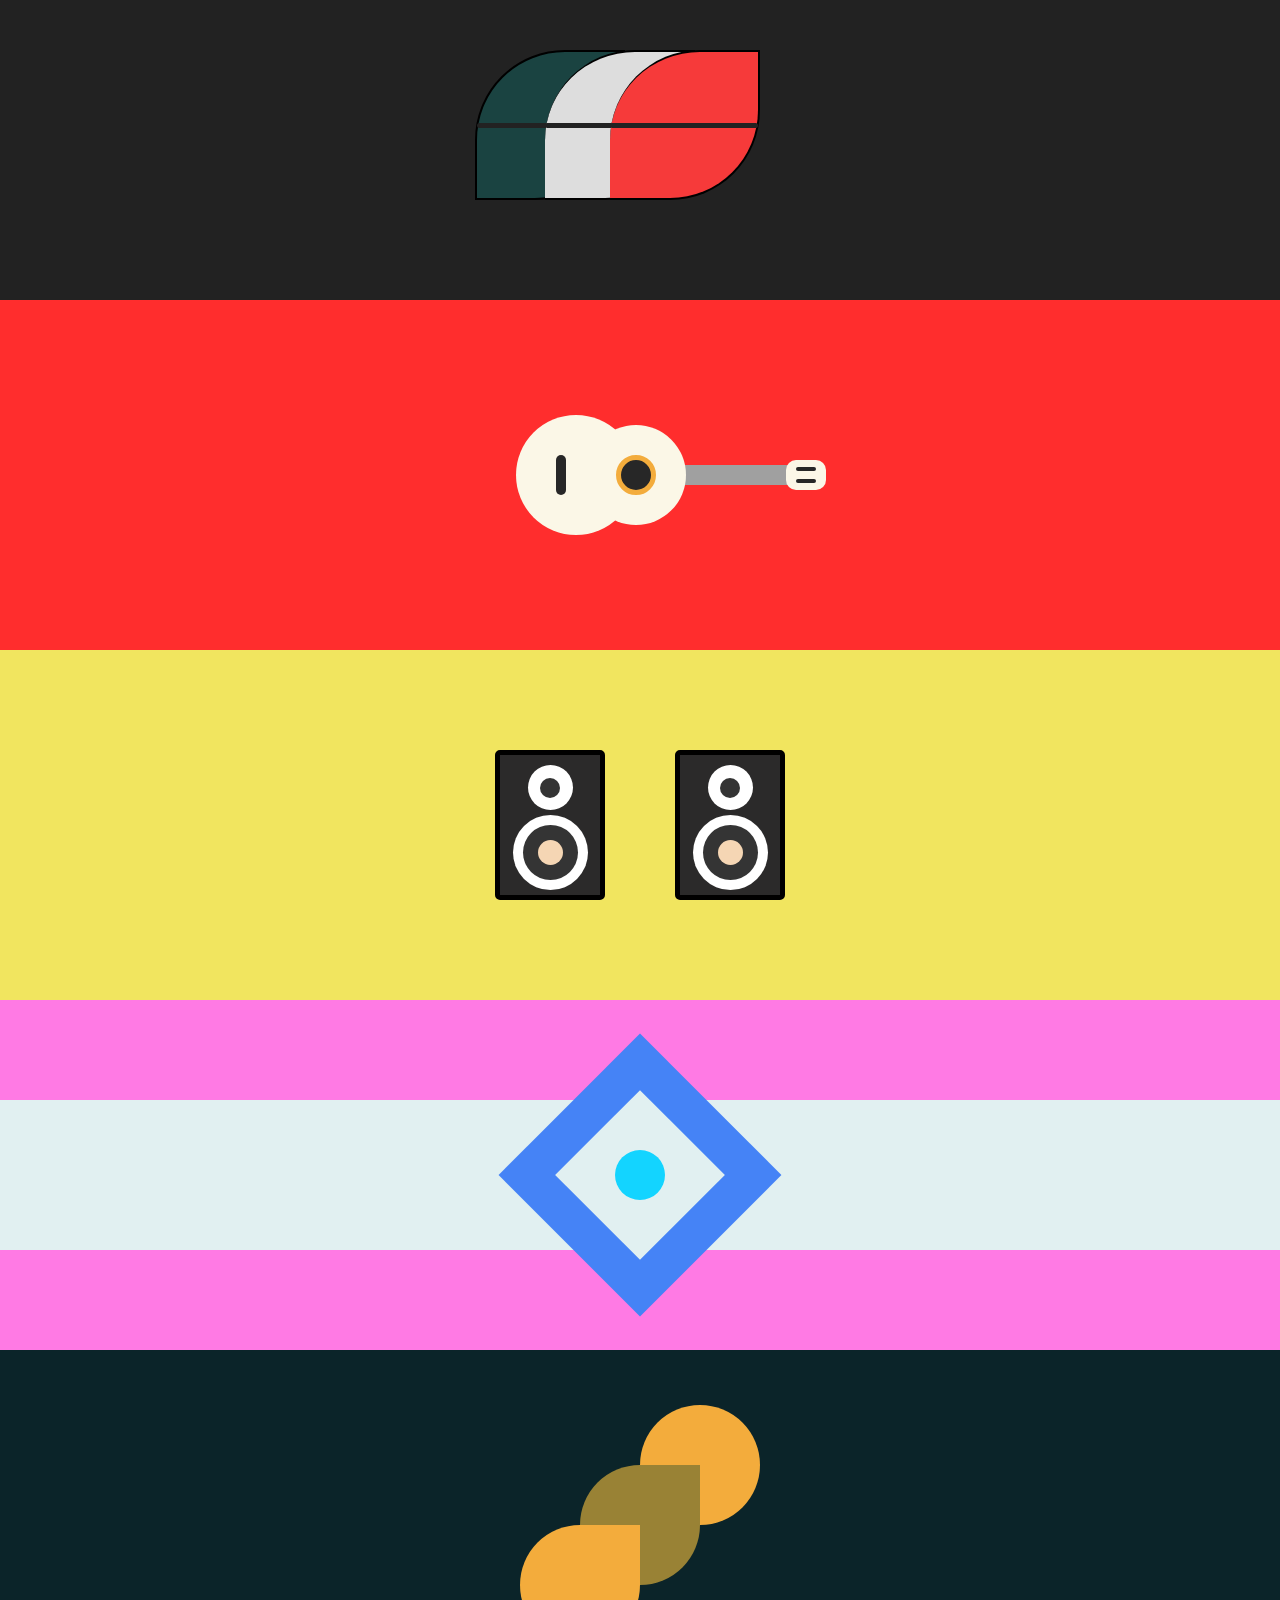
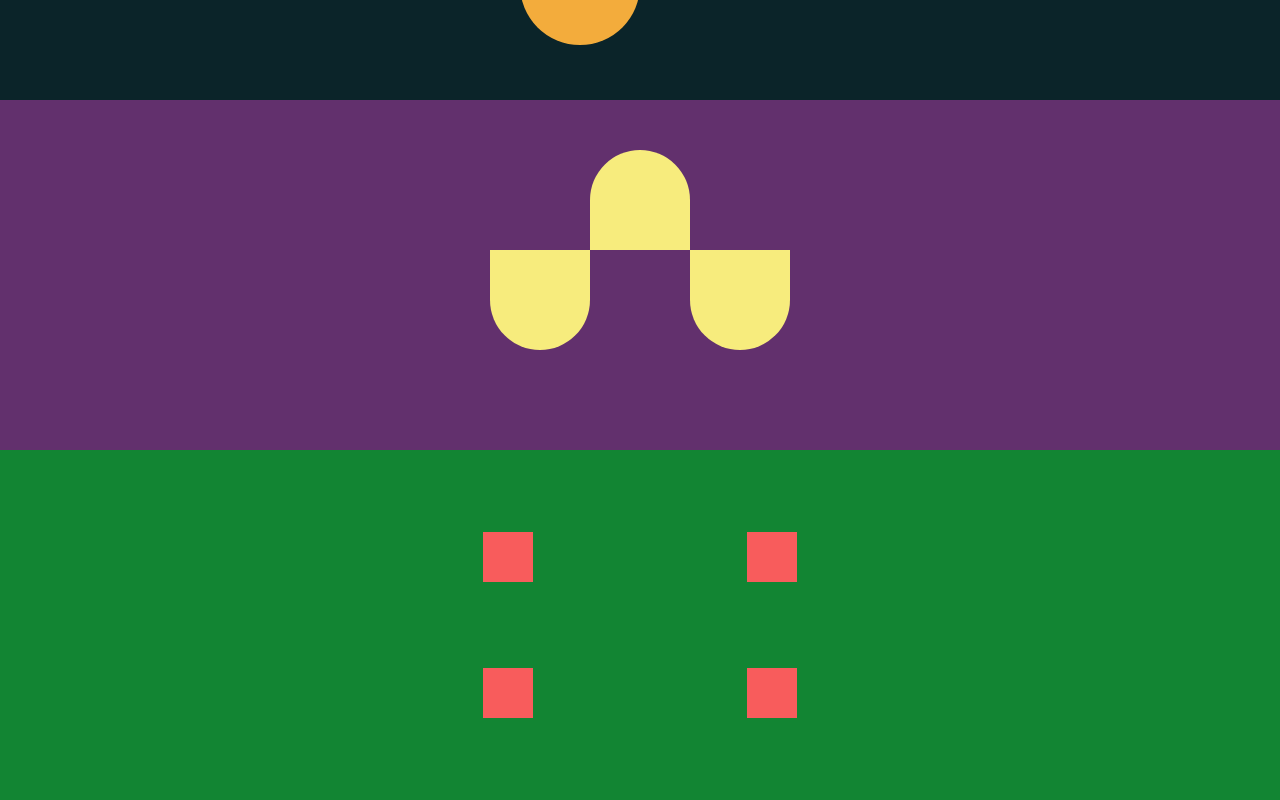
==== commit c2077646: "fixed borders" ====
--- a/index.html
+++ b/index.html
@@ -9,6 +9,15 @@
     <link rel="shortcut icon" href="./assets/favicon.ico" type="image/x-icon" />
   </head>
   <body>
+    <!-- <section class="stickFigure">
+      <div class="body">
+        <div class="headStick"></div>
+        <div class="armL"></div>
+        <div class="armR"></div>
+        <div class="legL"></div>
+        <div class="legR"></div>
+      </div>
+    </section> -->
     <section class="truck">
       <div class="truckBody">
         <div class="rearLight">
--- a/style.css
+++ b/style.css
@@ -1160,7 +1160,7 @@
 }
 
 .wheel {
-  border: 10px inset #232323;
+  border: 10px solid #232323;
   border-radius: 125px;
   width: 125px;
   height: 125px;
@@ -1493,6 +1493,8 @@
   justify-content: space-between;
   padding: 0 12px;
   align-items: end;
+  transform: translateY(0px);
+  animation: 1s linear infinite truckBounce;
 }
 
 .rearLight {
@@ -1694,14 +1696,14 @@
   width: 65px;
   border-radius: 100%;
   background: #474646;
-  border: 5px groove #000000;
+  border: 5px solid #000000;
   position: relative;
   top: 30px;
   display: flex;
   align-items: center;
   justify-content: center;
   transform: translateY(0px);
-  /* animation: 1s linear infinite tireBounce; */
+  animation: 1s linear infinite tireBounce;
 }
 
 .rim {
@@ -1740,6 +1742,22 @@
   top: -20px;
 }
 
+.stickFigure {
+  display: flex;
+  justify-content: center;
+  align-items: center;
+  background: #4172f9;
+}
+
+.body {
+  width: 45px; 
+  height: 60px;
+  border-radius: 5px;
+  background: white;
+  transform: translateX(0px) translateY(0px) rotate(25deg);
+  display: flex;
+}
+
 /* animations */
 
 @keyframes spin {
@@ -1974,17 +1992,26 @@
   }
 }
 
+@keyframes truckBounce {
+  0% {
+    transform: translateY(0px);
+  }
+  50% {
+    transform: translateY(-3px);
+  }
+  100% {
+    transform: translateY(-1px);
+  }
+}
+
 @keyframes tireBounce {
   0% {
     transform: translateY(0px);
   }
   50% {
-    transform: translateY(-4px);
-  }
-  65% {
-    transform: translateY(-1px);
+    transform: translateY(3px);
   }
   100% {
     transform: translateY(1px);
   }
-}
+}